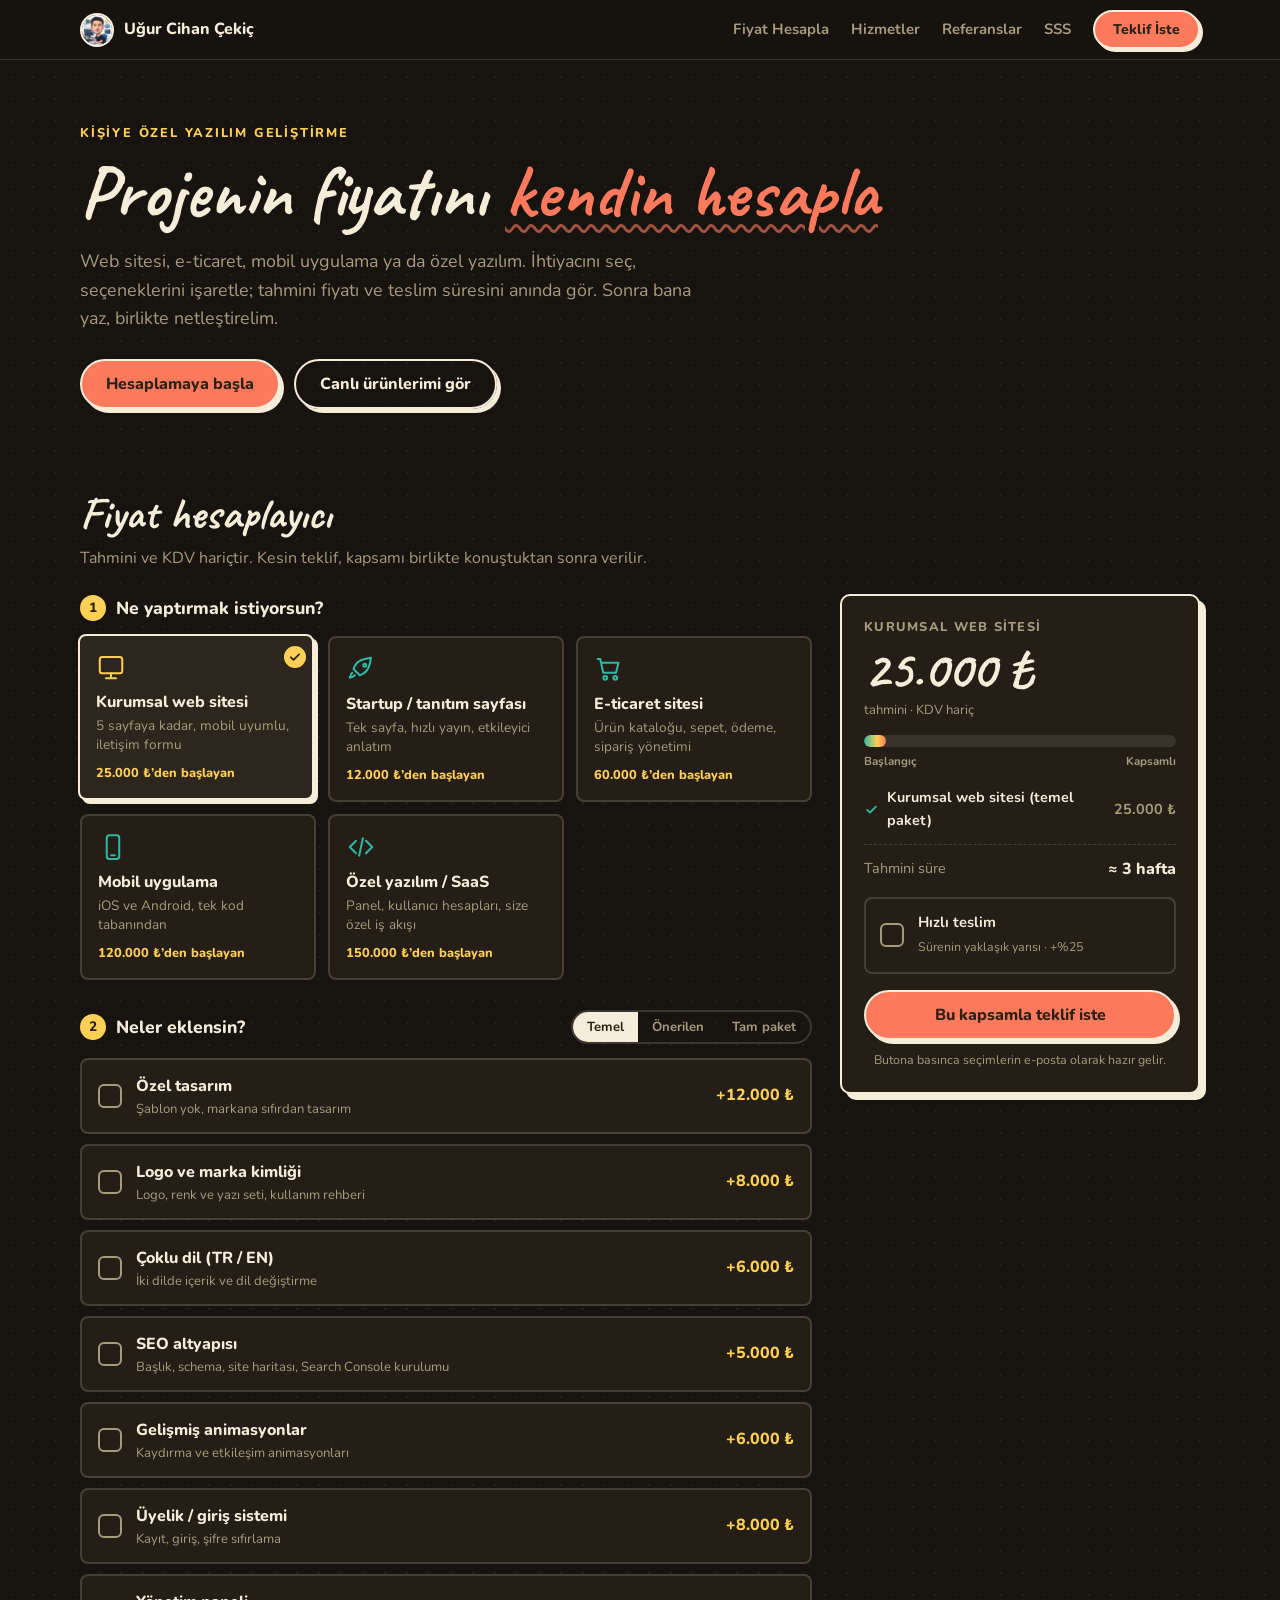
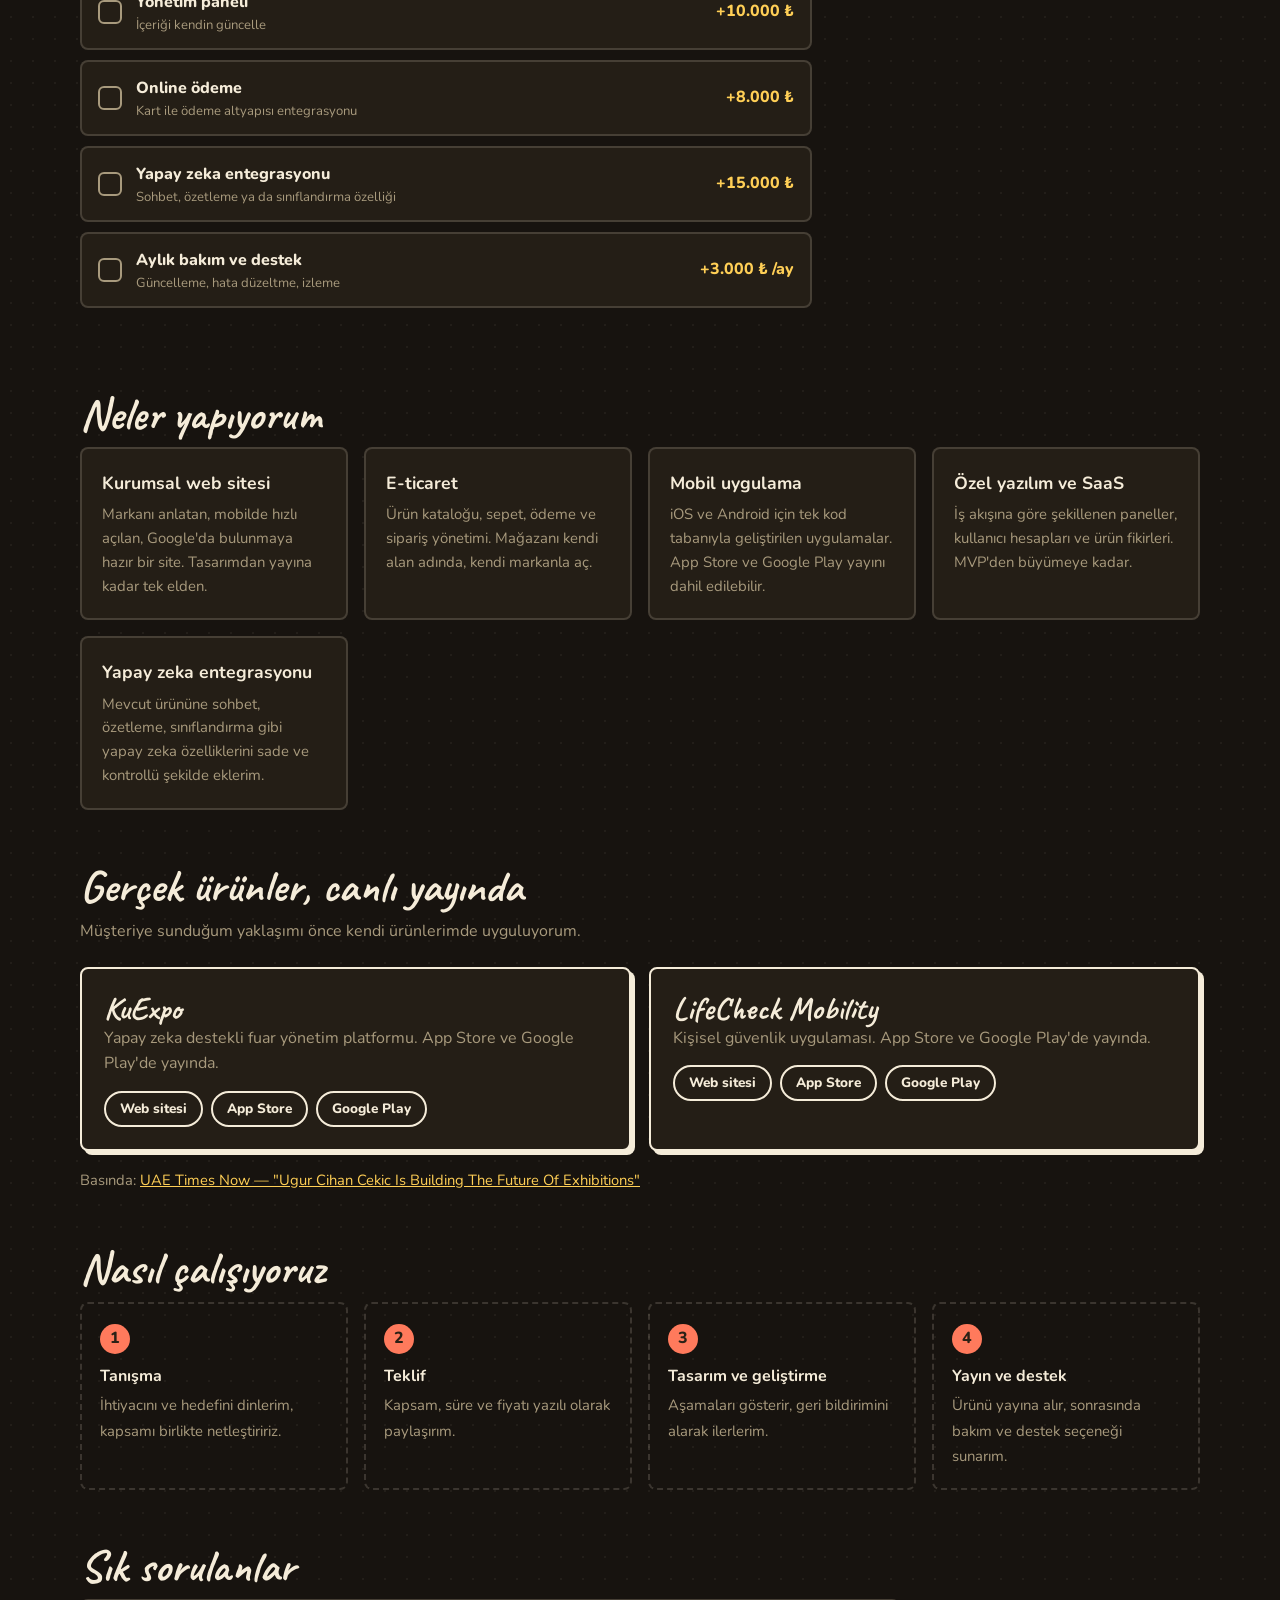
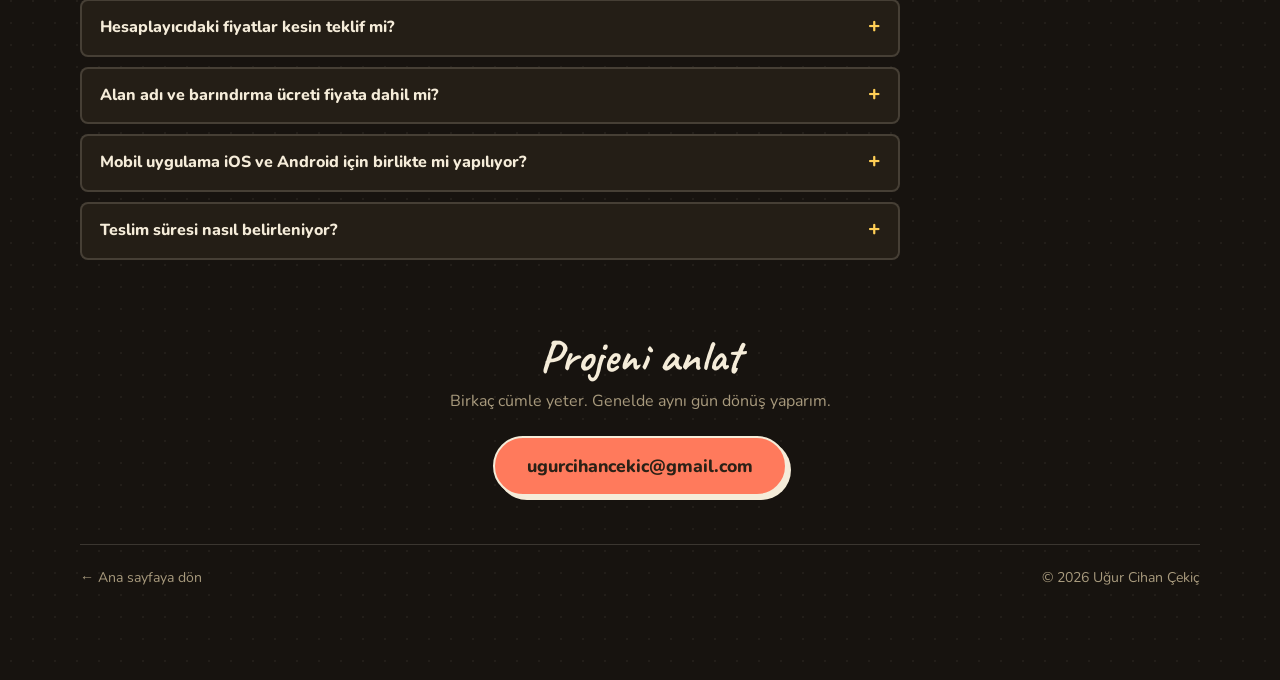
==== business/index.html @ 027b493b "Add /business/ page with price calculator, nav link, sitemap entry - New standalone page: project-ty" ====
<!DOCTYPE html>
<html lang="tr">
<head>
<meta charset="UTF-8">
<meta name="viewport" content="width=device-width, initial-scale=1.0">
<title>Web Sitesi, E-Ticaret, Mobil Uygulama Fiyatı | Uğur Cihan Çekiç</title>
<meta name="description" content="Kurumsal web sitesi, e-ticaret, mobil uygulama ve özel yazılım için seçenekleri işaretle, tahmini fiyatı ve süreyi anında gör. Kişiye özel yazılım geliştirme.">
<meta name="author" content="Uğur Cihan Çekiç">
<meta name="robots" content="index, follow, max-image-preview:large">
<link rel="canonical" href="https://ugurcihancekic.com/business/">

<meta property="og:type" content="website">
<meta property="og:site_name" content="Uğur Cihan Çekiç">
<meta property="og:title" content="Projenin fiyatını kendin hesapla — web sitesi, e-ticaret, mobil uygulama">
<meta property="og:description" content="Seçenekleri işaretle, tahmini fiyatı ve teslim süresini anında gör. Kişiye özel web, mobil ve yazılım geliştirme.">
<meta property="og:url" content="https://ugurcihancekic.com/business/">
<meta property="og:image" content="https://ugurcihancekic.com/assets/og-image.jpg">
<meta property="og:image:width" content="1200">
<meta property="og:image:height" content="630">
<meta property="og:locale" content="tr_TR">
<meta name="twitter:card" content="summary_large_image">
<meta name="twitter:title" content="Projenin fiyatını kendin hesapla">
<meta name="twitter:description" content="Web sitesi, e-ticaret ve mobil uygulama için tahmini fiyat ve süre.">
<meta name="twitter:image" content="https://ugurcihancekic.com/assets/og-image.jpg">
<meta name="theme-color" content="#17130f">
<link rel="icon" href="/assets/profile.png" type="image/png" sizes="1024x1024">
<link rel="apple-touch-icon" href="/assets/profile.png" sizes="1024x1024">

<link rel="preconnect" href="https://fonts.googleapis.com">
<link rel="preconnect" href="https://fonts.gstatic.com" crossorigin>
<link href="https://fonts.googleapis.com/css2?family=Caveat:wght@600;700&family=Nunito:wght@400;600;700;800&display=swap" rel="stylesheet">
<link rel="stylesheet" href="/business/business.css">

<script type="application/ld+json">
{
  "@context": "https://schema.org",
  "@graph": [
    {
      "@type": "WebPage",
      "@id": "https://ugurcihancekic.com/business/#page",
      "url": "https://ugurcihancekic.com/business/",
      "name": "Web Sitesi, E-Ticaret ve Mobil Uygulama Fiyatı Hesapla",
      "inLanguage": "tr-TR",
      "isPartOf": { "@type": "WebSite", "name": "Uğur Cihan Çekiç", "url": "https://ugurcihancekic.com/" },
      "breadcrumb": {
        "@type": "BreadcrumbList",
        "itemListElement": [
          { "@type": "ListItem", "position": 1, "name": "Ana sayfa", "item": "https://ugurcihancekic.com/" },
          { "@type": "ListItem", "position": 2, "name": "Business", "item": "https://ugurcihancekic.com/business/" }
        ]
      }
    },
    {
      "@type": "ProfessionalService",
      "@id": "https://ugurcihancekic.com/business/#service",
      "name": "Uğur Cihan Çekiç — Yazılım Geliştirme",
      "url": "https://ugurcihancekic.com/business/",
      "image": "https://ugurcihancekic.com/assets/profile.png",
      "email": "ugurcihancekic@gmail.com",
      "founder": { "@type": "Person", "name": "Uğur Cihan Çekiç", "url": "https://ugurcihancekic.com/" },
      "sameAs": ["https://github.com/ugurcihan", "https://www.linkedin.com/in/ugurcihanc/"],
      "hasOfferCatalog": {
        "@type": "OfferCatalog",
        "name": "Yazılım geliştirme hizmetleri",
        "itemListElement": [
          { "@type": "Offer", "itemOffered": { "@type": "Service", "name": "Kurumsal web sitesi geliştirme" } },
          { "@type": "Offer", "itemOffered": { "@type": "Service", "name": "Startup tanıtım sayfası" } },
          { "@type": "Offer", "itemOffered": { "@type": "Service", "name": "E-ticaret sitesi geliştirme" } },
          { "@type": "Offer", "itemOffered": { "@type": "Service", "name": "iOS ve Android mobil uygulama geliştirme" } },
          { "@type": "Offer", "itemOffered": { "@type": "Service", "name": "Özel yazılım ve SaaS geliştirme" } }
        ]
      }
    },
    {
      "@type": "FAQPage",
      "mainEntity": [
        { "@type": "Question", "name": "Hesaplayıcıdaki fiyatlar kesin teklif midir?",
          "acceptedAnswer": { "@type": "Answer", "text": "Hayır. Hesaplayıcı, seçtiğin kapsama göre tahmini bir başlangıç fiyatı ve süre verir. Kesin teklif, projenin kapsamını birlikte netleştirdikten sonra hazırlanır. Fiyatlara KDV dahil değildir." } },
        { "@type": "Question", "name": "Alan adı ve barındırma ücreti fiyata dahil mi?",
          "acceptedAnswer": { "@type": "Answer", "text": "Hesaplayıcı yalnızca tasarım ve geliştirme çalışmasını kapsar. Alan adı, barındırma ve mağaza hesabı gibi üçüncü taraf giderleri teklif aşamasında ayrıca netleştirilir." } },
        { "@type": "Question", "name": "Mobil uygulama iOS ve Android için birlikte mi yapılıyor?",
          "acceptedAnswer": { "@type": "Answer", "text": "Evet. Mobil uygulama paketi, tek kod tabanından iOS ve Android için geliştirmeyi kapsar. App Store ve Google Play'e yayın adımı ayrı bir seçenek olarak eklenebilir." } },
        { "@type": "Question", "name": "Teslim süresi nasıl belirleniyor?",
          "acceptedAnswer": { "@type": "Answer", "text": "Süre, seçtiğin proje tipine ve ek seçeneklere göre hesaplanır. Hızlı teslim seçeneği süreyi kısaltır. Kesin takvim, kapsam netleştikten sonra paylaşılır." } }
      ]
    }
  ]
}
</script>
</head>
<body>

<header class="bz-nav">
  <div class="bz-nav-inner">
    <a class="bz-brand" href="/" aria-label="Ana sayfaya dön">
      <img src="/assets/profile.png" alt="" width="34" height="34">
      <span>Uğur Cihan Çekiç</span>
    </a>
    <nav class="bz-links" aria-label="Sayfa bölümleri">
      <a href="#fiyat">Fiyat Hesapla</a>
      <a href="#hizmetler">Hizmetler</a>
      <a href="#referanslar">Referanslar</a>
      <a href="#sss">SSS</a>
      <a class="bz-btn bz-btn-sm" href="#iletisim">Teklif İste</a>
    </nav>
  </div>
</header>

<main>
  <section class="bz-hero">
    <p class="bz-kicker">Kişiye özel yazılım geliştirme</p>
    <h1>Projenin fiyatını <span class="bz-mark">kendin hesapla</span></h1>
    <p class="bz-lead">Web sitesi, e-ticaret, mobil uygulama ya da özel yazılım. İhtiyacını seç, seçeneklerini işaretle; tahmini fiyatı ve teslim süresini anında gör. Sonra bana yaz, birlikte netleştirelim.</p>
    <div class="bz-hero-actions">
      <a class="bz-btn" href="#fiyat">Hesaplamaya başla</a>
      <a class="bz-btn bz-btn-ghost" href="#referanslar">Canlı ürünlerimi gör</a>
    </div>
  </section>

  <section class="bz-calc" id="fiyat" aria-labelledby="fiyat-baslik">
    <h2 id="fiyat-baslik" class="bz-h2">Fiyat hesaplayıcı</h2>
    <p class="bz-sub">Tahmini ve KDV hariçtir. Kesin teklif, kapsamı birlikte konuştuktan sonra verilir.</p>

    <div class="bz-calc-grid">
      <div class="bz-steps">
        <div class="bz-step">
          <h3><span class="bz-num">1</span> Ne yaptırmak istiyorsun?</h3>
          <div class="bz-types" id="bzTypes" role="radiogroup" aria-label="Proje tipi"></div>
        </div>

        <div class="bz-step">
          <div class="bz-step-head">
            <h3><span class="bz-num">2</span> Neler eklensin?</h3>
            <div class="bz-presets" id="bzPresets" role="group" aria-label="Hazır kombinasyonlar">
              <button type="button" data-preset="basic">Temel</button>
              <button type="button" data-preset="rec">Önerilen</button>
              <button type="button" data-preset="full">Tam paket</button>
            </div>
          </div>
          <div class="bz-opts" id="bzOpts"></div>
        </div>

        <noscript><p class="bz-noscript">Hesaplayıcı için JavaScript gerekir. Projeni <a href="mailto:ugurcihancekic@gmail.com">e-postayla</a> anlatırsan fiyatı ben çıkarırım.</p></noscript>
      </div>

      <aside class="bz-summary" id="bzSummary" aria-label="Fiyat özeti">
        <div class="bz-sum-card">
          <p class="bz-sum-type" id="bzSumType">—</p>
          <p class="bz-total" aria-live="polite"><span id="bzTotal">0</span></p>
          <p class="bz-total-note">tahmini · KDV hariç</p>

          <div class="bz-bar" aria-hidden="true">
            <div class="bz-bar-fill" id="bzBar"></div>
            <div class="bz-bar-knob" id="bzKnob"></div>
          </div>
          <div class="bz-bar-labels" aria-hidden="true"><span>Başlangıç</span><span>Kapsamlı</span></div>

          <ul class="bz-lines" id="bzLines"></ul>

          <dl class="bz-meta">
            <div><dt>Tahmini süre</dt><dd id="bzWeeks">—</dd></div>
            <div id="bzMonthlyRow" hidden><dt>Aylık bakım</dt><dd id="bzMonthly">—</dd></div>
          </dl>

          <label class="bz-rush">
            <input type="checkbox" id="bzRush">
            <span class="bz-box"><svg viewBox="0 0 24 24" aria-hidden="true"><path d="M5 12.5l4.5 4.5L19 7.5"/></svg></span>
            <span><b>Hızlı teslim</b><small>Sürenin yaklaşık yarısı · +%25</small></span>
          </label>

          <a class="bz-btn bz-btn-block" id="bzCta" href="mailto:ugurcihancekic@gmail.com">Bu kapsamla teklif iste</a>
          <p class="bz-fine">Butona basınca seçimlerin e-posta olarak hazır gelir.</p>
        </div>
      </aside>
    </div>
  </section>

  <section class="bz-section" id="hizmetler" aria-labelledby="hizmet-baslik">
    <h2 id="hizmet-baslik" class="bz-h2">Neler yapıyorum</h2>
    <div class="bz-cards">
      <article class="bz-card">
        <h3>Kurumsal web sitesi</h3>
        <p>Markanı anlatan, mobilde hızlı açılan, Google'da bulunmaya hazır bir site. Tasarımdan yayına kadar tek elden.</p>
      </article>
      <article class="bz-card">
        <h3>E-ticaret</h3>
        <p>Ürün kataloğu, sepet, ödeme ve sipariş yönetimi. Mağazanı kendi alan adında, kendi markanla aç.</p>
      </article>
      <article class="bz-card">
        <h3>Mobil uygulama</h3>
        <p>iOS ve Android için tek kod tabanıyla geliştirilen uygulamalar. App Store ve Google Play yayını dahil edilebilir.</p>
      </article>
      <article class="bz-card">
        <h3>Özel yazılım ve SaaS</h3>
        <p>İş akışına göre şekillenen paneller, kullanıcı hesapları ve ürün fikirleri. MVP'den büyümeye kadar.</p>
      </article>
      <article class="bz-card">
        <h3>Yapay zeka entegrasyonu</h3>
        <p>Mevcut ürününe sohbet, özetleme, sınıflandırma gibi yapay zeka özelliklerini sade ve kontrollü şekilde eklerim.</p>
      </article>
    </div>
  </section>

  <section class="bz-section" id="referanslar" aria-labelledby="ref-baslik">
    <h2 id="ref-baslik" class="bz-h2">Gerçek ürünler, canlı yayında</h2>
    <p class="bz-sub">Müşteriye sunduğum yaklaşımı önce kendi ürünlerimde uyguluyorum.</p>
    <div class="bz-proof">
      <article class="bz-proof-card">
        <h3>KuExpo</h3>
        <p>Yapay zeka destekli fuar yönetim platformu. App Store ve Google Play'de yayında.</p>
        <p class="bz-links-row">
          <a href="https://kuexpo.com" rel="noopener" target="_blank">Web sitesi</a>
          <a href="https://apps.apple.com/tr/app/kuexpo/id6789671337" rel="noopener" target="_blank">App Store</a>
          <a href="https://play.google.com/store/apps/details?id=com.kuexpo.visitor" rel="noopener" target="_blank">Google Play</a>
        </p>
      </article>
      <article class="bz-proof-card">
        <h3>LifeCheck Mobility</h3>
        <p>Kişisel güvenlik uygulaması. App Store ve Google Play'de yayında.</p>
        <p class="bz-links-row">
          <a href="https://lifecheckmobility.com/" rel="noopener" target="_blank">Web sitesi</a>
          <a href="https://apps.apple.com/tr/app/lifecheck-mobility/id6781236086" rel="noopener" target="_blank">App Store</a>
          <a href="https://play.google.com/store/apps/details?id=com.lifecheak.mobility" rel="noopener" target="_blank">Google Play</a>
        </p>
      </article>
    </div>
    <p class="bz-press">Basında: <a href="https://uaestories.com/ugur-cihan-cekic-is-building/" rel="noopener" target="_blank">UAE Times Now — "Ugur Cihan Cekic Is Building The Future Of Exhibitions"</a></p>
  </section>

  <section class="bz-section" aria-labelledby="surec-baslik">
    <h2 id="surec-baslik" class="bz-h2">Nasıl çalışıyoruz</h2>
    <ol class="bz-process">
      <li><b>Tanışma</b><span>İhtiyacını ve hedefini dinlerim, kapsamı birlikte netleştiririz.</span></li>
      <li><b>Teklif</b><span>Kapsam, süre ve fiyatı yazılı olarak paylaşırım.</span></li>
      <li><b>Tasarım ve geliştirme</b><span>Aşamaları gösterir, geri bildirimini alarak ilerlerim.</span></li>
      <li><b>Yayın ve destek</b><span>Ürünü yayına alır, sonrasında bakım ve destek seçeneği sunarım.</span></li>
    </ol>
  </section>

  <section class="bz-section" id="sss" aria-labelledby="sss-baslik">
    <h2 id="sss-baslik" class="bz-h2">Sık sorulanlar</h2>
    <div class="bz-faq">
      <details><summary>Hesaplayıcıdaki fiyatlar kesin teklif mi?</summary><p>Hayır. Seçtiğin kapsama göre tahmini bir başlangıç fiyatı ve süre verir. Kesin teklif, kapsamı birlikte netleştirdikten sonra hazırlanır. Fiyatlara KDV dahil değildir.</p></details>
      <details><summary>Alan adı ve barındırma ücreti fiyata dahil mi?</summary><p>Hesaplayıcı yalnızca tasarım ve geliştirme çalışmasını kapsar. Alan adı, barındırma ve mağaza hesabı gibi üçüncü taraf giderleri teklif aşamasında ayrıca netleştirilir.</p></details>
      <details><summary>Mobil uygulama iOS ve Android için birlikte mi yapılıyor?</summary><p>Evet. Mobil uygulama paketi, tek kod tabanından iOS ve Android için geliştirmeyi kapsar. App Store ve Google Play'e yayın adımı ayrı bir seçenek olarak eklenebilir.</p></details>
      <details><summary>Teslim süresi nasıl belirleniyor?</summary><p>Süre, seçtiğin proje tipine ve ek seçeneklere göre hesaplanır. Hızlı teslim seçeneği süreyi kısaltır. Kesin takvim, kapsam netleştikten sonra paylaşılır.</p></details>
    </div>
  </section>

  <section class="bz-section bz-contact" id="iletisim" aria-labelledby="ilet-baslik">
    <h2 id="ilet-baslik" class="bz-h2">Projeni anlat</h2>
    <p class="bz-sub">Birkaç cümle yeter. Genelde aynı gün dönüş yaparım.</p>
    <a class="bz-btn bz-btn-big" href="mailto:ugurcihancekic@gmail.com?subject=Proje%20hakk%C4%B1nda">ugurcihancekic@gmail.com</a>
  </section>
</main>

<footer class="bz-footer">
  <a href="/">← Ana sayfaya dön</a>
  <span>© <span id="bzYear">2026</span> Uğur Cihan Çekiç</span>
</footer>

<div class="bz-bottombar" id="bzBottom" aria-hidden="true">
  <div><small>Tahmini</small><strong id="bzBottomTotal">0</strong></div>
  <a class="bz-btn bz-btn-sm" id="bzBottomCta" href="mailto:ugurcihancekic@gmail.com">Teklif iste</a>
</div>

<script src="/business/business.js"></script>
</body>
</html>
---- business/business.css ----
/* /business/ — fiyat hesaplayıcılı hizmet sayfası. Ana sitenin (style.css) renk ve yazı diliyle uyumlu,
   ama kendi dosyası: ana sayfaya hiçbir şekilde dokunmaz. */
:root {
  --bg: #17130f;
  --surface: #241e16;
  --surface-2: #2d261c;
  --ink: #f5ecd9;
  --ink-dark: #2b2116;
  --dim: #a89a7d;
  --coral: #ff7a5c;
  --teal: #2fb8a6;
  --yellow: #ffcf56;
  --hand: 'Caveat', cursive;
  --sans: 'Nunito', sans-serif;
  --line: rgba(245, 236, 217, 0.16);
}
* { box-sizing: border-box; margin: 0; padding: 0; }
html { scroll-behavior: smooth; scroll-padding-top: 76px; }
body {
  background: radial-gradient(rgba(245, 236, 217, 0.05) 1px, transparent 1px), var(--bg);
  background-size: 22px 22px;
  color: var(--ink); font-family: var(--sans); line-height: 1.6; overflow-x: hidden;
}
a { color: inherit; }
img { max-width: 100%; }
main, .bz-nav-inner, .bz-footer { width: min(1120px, 100% - 32px); margin-inline: auto; }

/* ---- üst menü ---- */
.bz-nav { position: sticky; top: 0; z-index: 30; background: rgba(23, 19, 15, 0.86); backdrop-filter: blur(10px); border-bottom: 1px solid var(--line); }
.bz-nav-inner { display: flex; align-items: center; justify-content: space-between; gap: 16px; padding: 10px 0; }
.bz-brand { display: flex; align-items: center; gap: 10px; text-decoration: none; font-weight: 800; }
.bz-brand img { border-radius: 50%; border: 2px solid var(--ink); }
.bz-links { display: flex; align-items: center; gap: 22px; font-weight: 700; font-size: 0.93rem; }
.bz-links a:not(.bz-btn) { text-decoration: none; color: var(--dim); transition: color .15s; }
.bz-links a:not(.bz-btn):hover { color: var(--ink); }

/* ---- butonlar ---- */
.bz-btn {
  display: inline-block; text-decoration: none; text-align: center; cursor: pointer;
  font: 800 1rem var(--sans); padding: 12px 24px; border-radius: 999px;
  background: var(--coral); color: var(--ink-dark); border: 2px solid var(--ink); box-shadow: 4px 4px 0 var(--ink);
  transition: transform .15s, box-shadow .15s;
}
.bz-btn:hover { transform: translate(-2px, -2px); box-shadow: 6px 6px 0 var(--ink); }
.bz-btn:active { transform: translate(2px, 2px); box-shadow: 1px 1px 0 var(--ink); }
.bz-btn-sm { padding: 8px 18px; font-size: 0.88rem; box-shadow: 3px 3px 0 var(--ink); }
.bz-btn-ghost { background: transparent; color: var(--ink); }
.bz-btn-block { display: block; width: 100%; }
.bz-btn-big { font-size: 1.1rem; padding: 16px 32px; }

/* ---- hero ---- */
.bz-hero { padding: 64px 0 36px; max-width: 820px; }
.bz-kicker { font: 800 0.8rem var(--sans); letter-spacing: 0.14em; text-transform: uppercase; color: var(--yellow); margin-bottom: 12px; }
.bz-hero h1 { font-family: var(--hand); font-weight: 700; font-size: clamp(2.6rem, 7vw, 4.6rem); line-height: 1.02; }
.bz-mark { color: var(--coral); text-decoration: underline wavy rgba(255, 122, 92, 0.6); text-decoration-thickness: 3px; text-underline-offset: 8px; }
.bz-lead { margin-top: 18px; color: var(--dim); font-size: 1.12rem; max-width: 640px; }
.bz-hero-actions { display: flex; flex-wrap: wrap; gap: 14px; margin-top: 26px; }

.bz-h2 { font-family: var(--hand); font-weight: 700; font-size: clamp(2rem, 4vw, 2.8rem); line-height: 1.1; margin-bottom: 8px; }
.bz-sub { color: var(--dim); margin-bottom: 22px; }
.bz-section, .bz-calc { padding: 44px 0 8px; }

/* ---- hesaplayıcı ---- */
.bz-calc-grid { display: grid; grid-template-columns: minmax(0, 1fr) 360px; gap: 28px; align-items: start; }
.bz-step { margin-bottom: 30px; }
.bz-step h3 { font-size: 1.1rem; font-weight: 800; display: flex; align-items: center; gap: 10px; margin-bottom: 14px; }
.bz-num { display: inline-grid; place-items: center; width: 26px; height: 26px; border-radius: 50%; background: var(--yellow); color: var(--ink-dark); font-size: 0.85rem; }
.bz-step-head { display: flex; align-items: center; justify-content: space-between; gap: 12px; flex-wrap: wrap; margin-bottom: 14px; }
.bz-step-head h3 { margin: 0; }
.bz-presets { display: inline-flex; border: 2px solid var(--line); border-radius: 999px; overflow: hidden; }
.bz-presets button { font: 700 0.82rem var(--sans); color: var(--dim); background: transparent; border: 0; padding: 6px 14px; cursor: pointer; transition: background .15s, color .15s; }
.bz-presets button:hover { background: var(--surface-2); color: var(--ink); }
.bz-presets button.on { background: var(--ink); color: var(--ink-dark); }

.bz-types { display: grid; grid-template-columns: repeat(auto-fit, minmax(190px, 1fr)); gap: 12px; }
.bz-type { position: relative; display: block; cursor: pointer; }
.bz-type input { position: absolute; opacity: 0; inset: 0; width: 100%; height: 100%; margin: 0; cursor: pointer; }
.bz-type-body { display: block; height: 100%; padding: 16px; border: 2px solid var(--line); border-radius: 8px; background: var(--surface); transition: transform .18s, border-color .18s, background .18s, box-shadow .18s; }
.bz-type:hover .bz-type-body { transform: translateY(-3px); border-color: rgba(245, 236, 217, 0.5); }
.bz-type input:focus-visible + .bz-type-body { outline: 3px solid var(--yellow); outline-offset: 3px; }
.bz-type input:checked + .bz-type-body { border-color: var(--ink); background: var(--surface-2); box-shadow: 4px 4px 0 var(--ink); transform: translate(-2px, -2px); }
.bz-type-ico { display: block; width: 30px; height: 30px; margin-bottom: 10px; }
.bz-type-ico svg { width: 100%; height: 100%; fill: none; stroke: var(--teal); stroke-width: 1.6; stroke-linecap: round; stroke-linejoin: round; transition: stroke .18s; }
.bz-type input:checked + .bz-type-body .bz-type-ico svg { stroke: var(--yellow); }
.bz-type-name { display: block; font-weight: 800; line-height: 1.25; }
.bz-type-desc { display: block; margin-top: 4px; color: var(--dim); font-size: 0.85rem; line-height: 1.4; }
.bz-type-from { display: block; margin-top: 10px; font: 800 0.8rem var(--sans); color: var(--yellow); }
.bz-tick { position: absolute; top: 10px; right: 10px; width: 22px; height: 22px; border-radius: 50%; background: var(--yellow); display: grid; place-items: center; transform: scale(0); transition: transform .22s cubic-bezier(.3, 1.6, .5, 1); pointer-events: none; }
.bz-tick svg { width: 14px; height: 14px; fill: none; stroke: var(--ink-dark); stroke-width: 3; stroke-linecap: round; stroke-linejoin: round; }
.bz-type input:checked ~ .bz-tick { transform: scale(1); }

.bz-opts { display: grid; gap: 10px; }
.bz-opt, .bz-rush { position: relative; display: flex; align-items: center; gap: 14px; padding: 14px 16px; border: 2px solid var(--line); border-radius: 8px; background: var(--surface); cursor: pointer; transition: border-color .18s, background .18s, transform .18s; }
.bz-opt:hover, .bz-rush:hover { border-color: rgba(245, 236, 217, 0.5); }
.bz-opt input, .bz-rush input { position: absolute; opacity: 0; inset: 0; width: 100%; height: 100%; margin: 0; cursor: pointer; }
.bz-opt:has(input:checked), .bz-rush:has(input:checked) { border-color: var(--teal); background: rgba(47, 184, 166, 0.1); }
.bz-opt:has(input:focus-visible), .bz-rush:has(input:focus-visible) { outline: 3px solid var(--yellow); outline-offset: 3px; }
.bz-box { flex: none; width: 24px; height: 24px; border-radius: 6px; border: 2px solid var(--dim); display: grid; place-items: center; transition: background .18s, border-color .18s; }
.bz-box svg { width: 16px; height: 16px; fill: none; stroke: var(--ink-dark); stroke-width: 3; stroke-linecap: round; stroke-linejoin: round; stroke-dasharray: 26; stroke-dashoffset: 26; transition: stroke-dashoffset .28s ease .05s; }
input:checked ~ .bz-box, input:checked + .bz-box { background: var(--teal); border-color: var(--teal); }
input:checked ~ .bz-box svg, input:checked + .bz-box svg { stroke-dashoffset: 0; }
.bz-opt-text { flex: 1; min-width: 0; }
.bz-opt-text b { display: block; font-weight: 800; }
.bz-opt-text small { display: block; color: var(--dim); font-size: 0.82rem; line-height: 1.4; }
.bz-opt-price { flex: none; font-weight: 800; color: var(--yellow); font-variant-numeric: tabular-nums; }
.bz-opt.is-new { animation: bz-in .35s ease both; animation-delay: calc(var(--i, 0) * 35ms); }
@keyframes bz-in { from { opacity: 0; transform: translateY(8px); } to { opacity: 1; transform: none; } }

/* ---- özet kartı ---- */
.bz-summary { position: sticky; top: 84px; }
.bz-sum-card { padding: 22px; border: 2px solid var(--ink); border-radius: 10px; background: var(--surface); box-shadow: 6px 6px 0 var(--ink); }
.bz-sum-type { font: 800 0.8rem var(--sans); letter-spacing: 0.1em; text-transform: uppercase; color: var(--dim); }
.bz-total { font-family: var(--hand); font-weight: 700; font-size: 3.4rem; line-height: 1.1; margin-top: 4px; font-variant-numeric: tabular-nums; }
.bz-total.pop { animation: bz-pop .3s ease; }
@keyframes bz-pop { 40% { transform: scale(1.06); color: var(--yellow); } }
.bz-total-note { color: var(--dim); font-size: 0.82rem; margin-bottom: 14px; }
.bz-bar { position: relative; height: 12px; border-radius: 999px; background: rgba(245, 236, 217, 0.1); overflow: hidden; }
.bz-bar-fill { position: absolute; inset: 0 auto 0 0; width: 0; border-radius: 999px; background: linear-gradient(90deg, var(--teal), var(--yellow) 60%, var(--coral)); transition: width .55s cubic-bezier(.3, 1, .4, 1); }
.bz-bar-knob { display: none; }
.bz-bar-labels { display: flex; justify-content: space-between; margin-top: 5px; font-size: 0.72rem; color: var(--dim); font-weight: 700; }
.bz-lines { list-style: none; margin: 16px 0 6px; display: grid; gap: 6px; font-size: 0.9rem; }
.bz-lines li { display: flex; align-items: center; gap: 8px; }
.bz-lines li span { flex: 1; min-width: 0; }
.bz-lines li em { font-style: normal; color: var(--dim); font-variant-numeric: tabular-nums; }
.bz-lines li svg { flex: none; width: 15px; height: 15px; fill: none; stroke: var(--teal); stroke-width: 3; stroke-linecap: round; stroke-linejoin: round; stroke-dasharray: 26; stroke-dashoffset: 26; animation: bz-draw .4s ease forwards; }
.bz-lines li.is-new { animation: bz-in .3s ease both; }
@keyframes bz-draw { to { stroke-dashoffset: 0; } }
.bz-lines .bz-line-base { color: var(--ink); font-weight: 700; }
.bz-meta { margin: 12px 0 14px; padding-top: 12px; border-top: 1px dashed var(--line); display: grid; gap: 6px; }
.bz-meta div { display: flex; justify-content: space-between; gap: 12px; }
.bz-meta [hidden] { display: none; }
.bz-meta dt { color: var(--dim); font-size: 0.9rem; }
.bz-meta dd { font-weight: 800; }
.bz-rush { margin-bottom: 16px; padding: 12px 14px; }
.bz-rush b { display: block; font-size: 0.92rem; }
.bz-rush small { color: var(--dim); font-size: 0.78rem; }
.bz-fine { margin-top: 10px; text-align: center; color: var(--dim); font-size: 0.78rem; }

/* ---- diğer bölümler ---- */
.bz-cards { display: grid; grid-template-columns: repeat(auto-fit, minmax(230px, 1fr)); gap: 16px; }
.bz-card { padding: 20px; border: 2px solid var(--line); border-radius: 8px; background: var(--surface); transition: transform .18s, border-color .18s; }
.bz-card:hover { transform: translateY(-3px); border-color: rgba(245, 236, 217, 0.5); }
.bz-card h3 { font-size: 1.1rem; margin-bottom: 6px; }
.bz-card p { color: var(--dim); font-size: 0.93rem; }
.bz-proof { display: grid; grid-template-columns: repeat(auto-fit, minmax(300px, 1fr)); gap: 18px; }
.bz-proof-card { padding: 22px; border: 2px solid var(--ink); border-radius: 8px; background: var(--surface); box-shadow: 4px 4px 0 var(--ink); }
.bz-proof-card h3 { font-family: var(--hand); font-size: 2rem; line-height: 1.1; }
.bz-proof-card p { color: var(--dim); }
.bz-links-row { display: flex; flex-wrap: wrap; gap: 8px; margin-top: 14px; }
.bz-links-row a { font-weight: 800; font-size: 0.85rem; text-decoration: none; padding: 5px 14px; border: 2px solid var(--ink); border-radius: 999px; color: var(--ink); transition: background .15s, color .15s; }
.bz-links-row a:hover { background: var(--ink); color: var(--ink-dark); }
.bz-press { margin-top: 18px; color: var(--dim); font-size: 0.92rem; }
.bz-press a { color: var(--yellow); }
.bz-process { list-style: none; counter-reset: s; display: grid; grid-template-columns: repeat(auto-fit, minmax(220px, 1fr)); gap: 16px; }
.bz-process li { counter-increment: s; position: relative; padding: 20px 18px 18px; border: 2px dashed var(--line); border-radius: 8px; }
.bz-process li::before { content: counter(s); display: grid; place-items: center; width: 30px; height: 30px; border-radius: 50%; background: var(--coral); color: var(--ink-dark); font-weight: 800; margin-bottom: 10px; }
.bz-process b { display: block; margin-bottom: 4px; }
.bz-process span { color: var(--dim); font-size: 0.93rem; }
.bz-faq { display: grid; gap: 10px; max-width: 820px; }
.bz-faq details { border: 2px solid var(--line); border-radius: 8px; background: var(--surface); padding: 0 18px; }
.bz-faq details[open] { border-color: rgba(245, 236, 217, 0.5); }
.bz-faq summary { cursor: pointer; padding: 14px 0; font-weight: 800; list-style: none; display: flex; justify-content: space-between; gap: 12px; }
.bz-faq summary::after { content: "+"; color: var(--yellow); font-size: 1.3rem; line-height: 1; transition: transform .2s; }
.bz-faq details[open] summary::after { transform: rotate(45deg); }
.bz-faq summary::-webkit-details-marker { display: none; }
.bz-faq p { padding: 0 0 16px; color: var(--dim); }
.bz-contact { text-align: center; padding: 64px 0 48px; }
.bz-footer { display: flex; justify-content: space-between; gap: 12px; flex-wrap: wrap; padding: 22px 0 90px; border-top: 1px solid var(--line); color: var(--dim); font-size: 0.88rem; }
.bz-footer a { text-decoration: none; }
.bz-footer a:hover { color: var(--ink); }
.bz-noscript { padding: 14px; border: 2px dashed var(--coral); border-radius: 8px; }

/* ---- mobil alt çubuk ---- */
.bz-bottombar { display: none; }

@media (max-width: 920px) {
  .bz-calc-grid { grid-template-columns: 1fr; }
  .bz-summary { position: static; }
  .bz-links a:not(.bz-btn) { display: none; }
  .bz-hero { padding-top: 40px; }
  .bz-bottombar {
    position: fixed; left: 0; right: 0; bottom: 0; z-index: 40; display: flex; align-items: center; justify-content: space-between; gap: 12px;
    padding: 10px 16px calc(10px + env(safe-area-inset-bottom)); background: rgba(23, 19, 15, 0.95); backdrop-filter: blur(10px);
    border-top: 2px solid var(--ink); transform: translateY(110%); transition: transform .3s ease;
  }
  .bz-bottombar.show { transform: none; }
  .bz-bottombar small { display: block; color: var(--dim); font-size: 0.7rem; line-height: 1; }
  .bz-bottombar strong { font: 800 1.3rem var(--sans); font-variant-numeric: tabular-nums; }
}
@media (prefers-reduced-motion: reduce) {
  *, *::before, *::after { animation-duration: 0.01ms !important; transition-duration: 0.01ms !important; animation-delay: 0ms !important; }
  html { scroll-behavior: auto; }
}
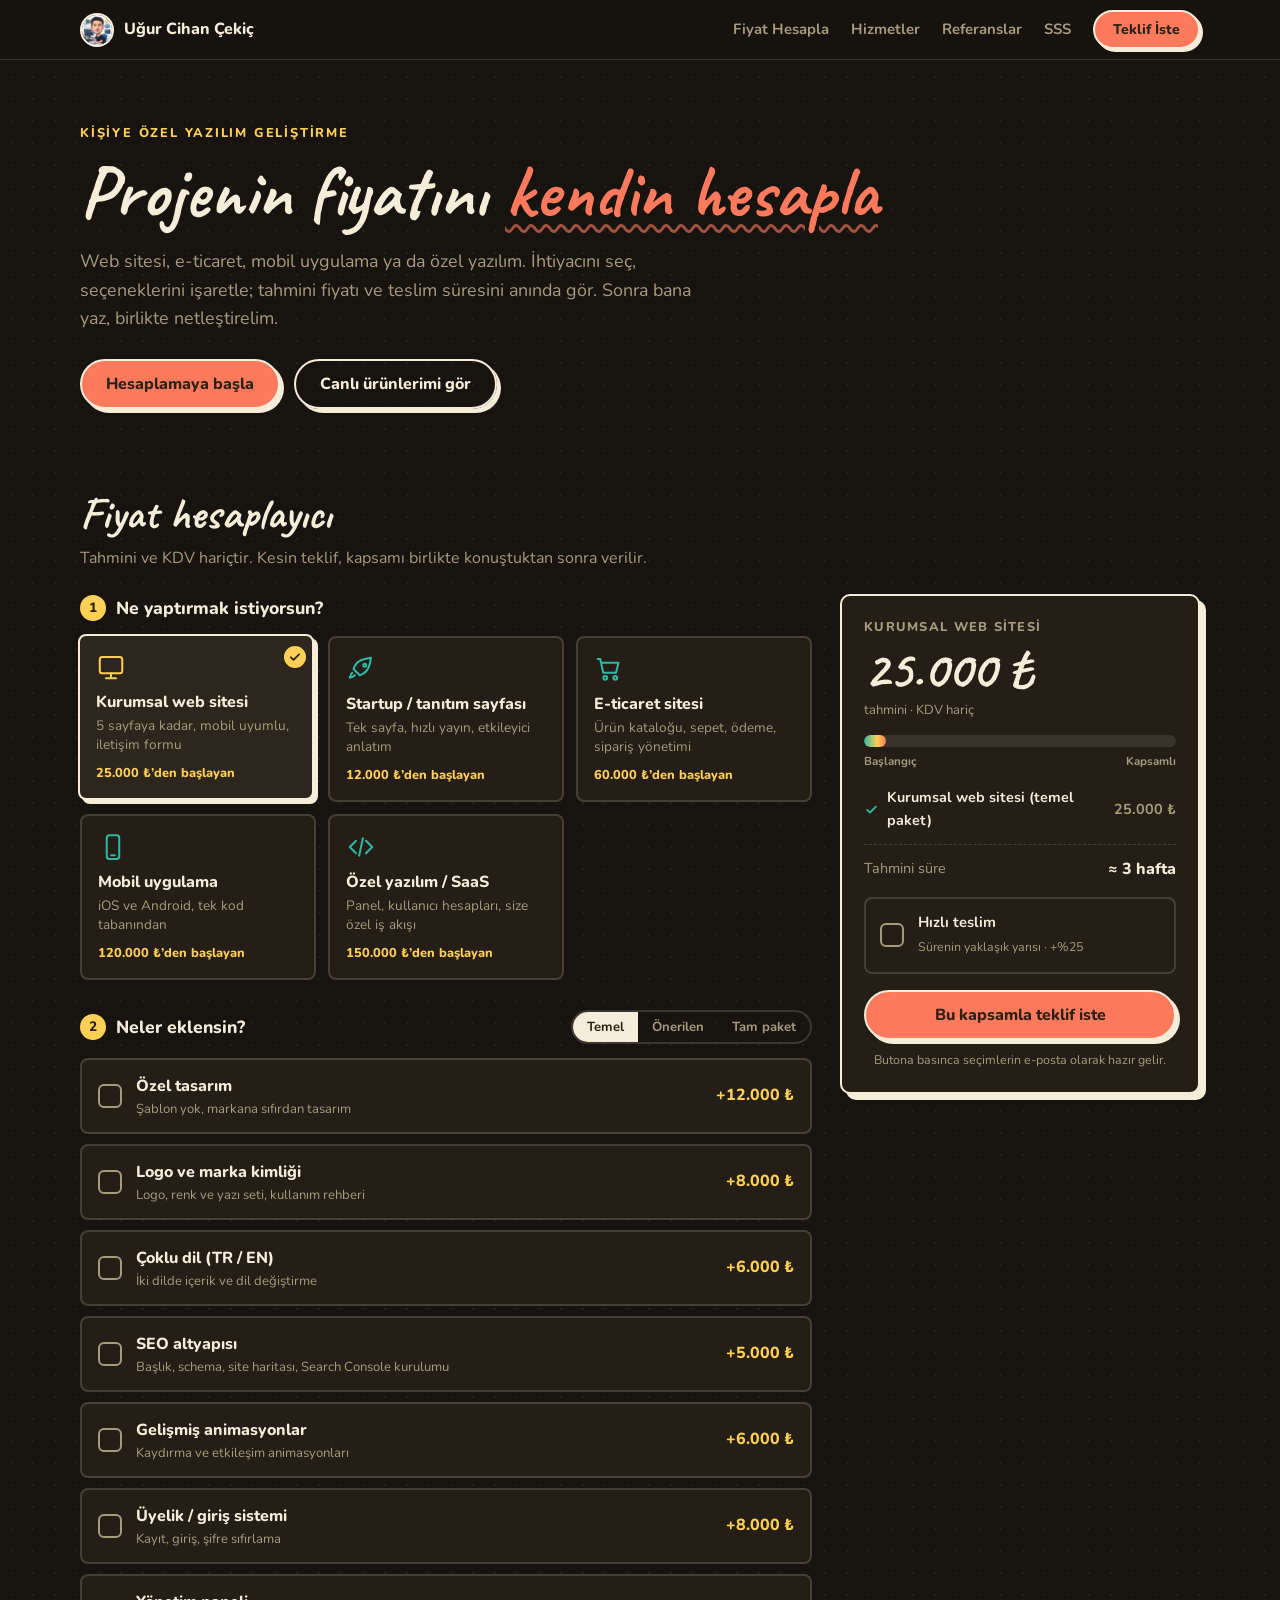
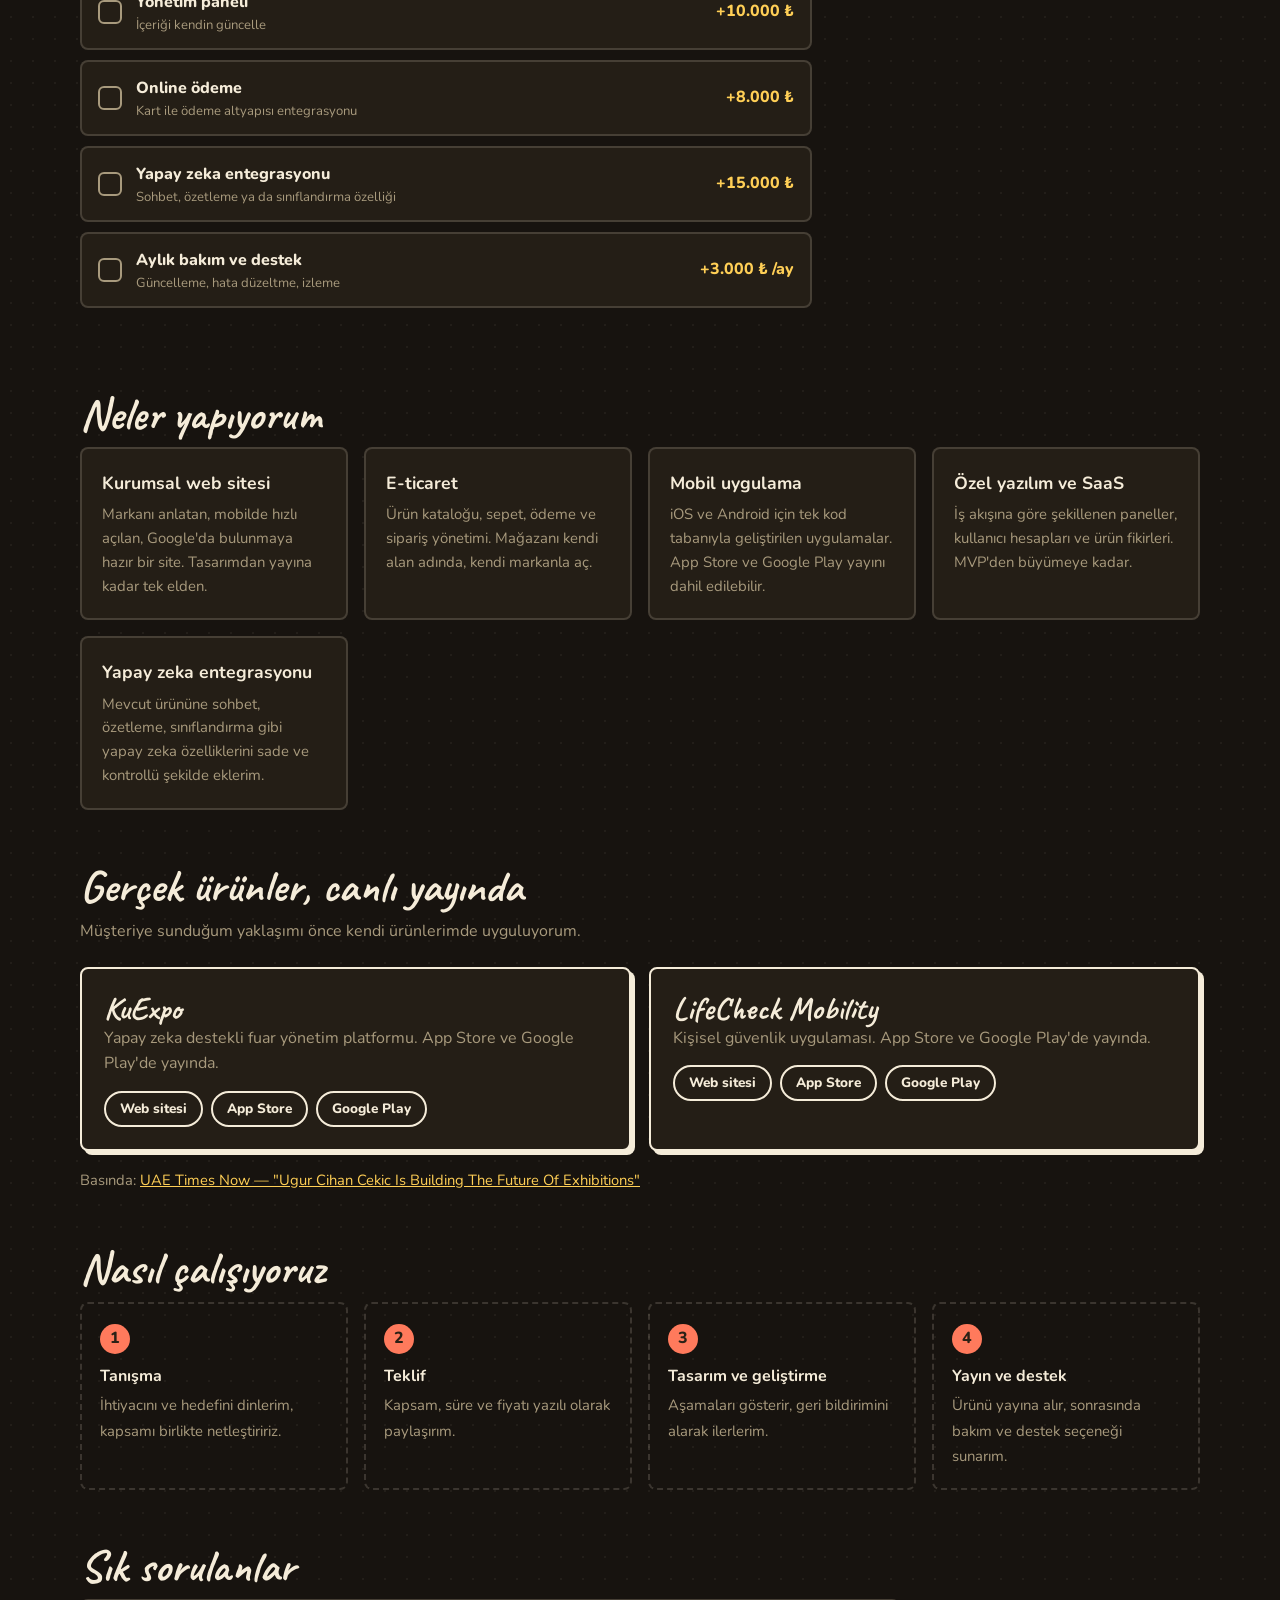
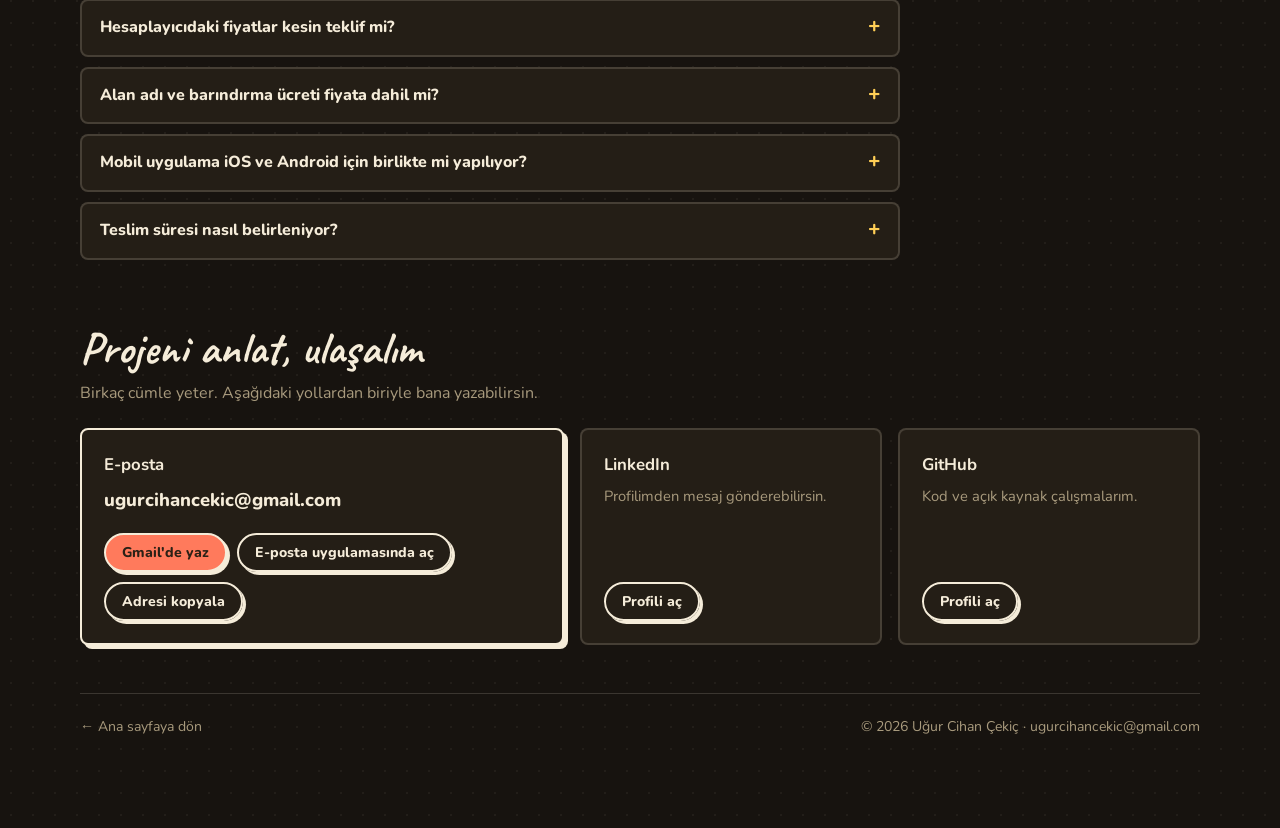
==== commit aa666241: "Business: quote dialog works without a mail app; real contact section - 'Teklif iste' opens a dialog" ====
--- a/business/index.html
+++ b/business/index.html
@@ -248,15 +248,35 @@
   </section>
 
   <section class="bz-section bz-contact" id="iletisim" aria-labelledby="ilet-baslik">
-    <h2 id="ilet-baslik" class="bz-h2">Projeni anlat</h2>
-    <p class="bz-sub">Birkaç cümle yeter. Genelde aynı gün dönüş yaparım.</p>
-    <a class="bz-btn bz-btn-big" href="mailto:ugurcihancekic@gmail.com?subject=Proje%20hakk%C4%B1nda">ugurcihancekic@gmail.com</a>
+    <h2 id="ilet-baslik" class="bz-h2">Projeni anlat, ulaşalım</h2>
+    <p class="bz-sub">Birkaç cümle yeter. Aşağıdaki yollardan biriyle bana yazabilirsin.</p>
+    <div class="bz-contact-grid">
+      <div class="bz-ccard bz-ccard-main">
+        <h3>E-posta</h3>
+        <p class="bz-addr">ugurcihancekic@gmail.com</p>
+        <div class="bz-ccard-actions">
+          <a class="bz-btn bz-btn-sm" href="https://mail.google.com/mail/?view=cm&amp;fs=1&amp;to=ugurcihancekic%40gmail.com&amp;su=Proje%20hakk%C4%B1nda" target="_blank" rel="noopener">Gmail'de yaz</a>
+          <a class="bz-btn bz-btn-sm bz-btn-ghost" href="mailto:ugurcihancekic@gmail.com?subject=Proje%20hakk%C4%B1nda">E-posta uygulamasında aç</a>
+          <button type="button" class="bz-btn bz-btn-sm bz-btn-ghost" id="bzCopyContact">Adresi kopyala</button>
+        </div>
+      </div>
+      <div class="bz-ccard">
+        <h3>LinkedIn</h3>
+        <p>Profilimden mesaj gönderebilirsin.</p>
+        <div class="bz-ccard-actions"><a class="bz-btn bz-btn-sm bz-btn-ghost" href="https://www.linkedin.com/in/ugurcihanc/" target="_blank" rel="noopener">Profili aç</a></div>
+      </div>
+      <div class="bz-ccard">
+        <h3>GitHub</h3>
+        <p>Kod ve açık kaynak çalışmalarım.</p>
+        <div class="bz-ccard-actions"><a class="bz-btn bz-btn-sm bz-btn-ghost" href="https://github.com/ugurcihan" target="_blank" rel="noopener">Profili aç</a></div>
+      </div>
+    </div>
   </section>
 </main>
 
 <footer class="bz-footer">
   <a href="/">← Ana sayfaya dön</a>
-  <span>© <span id="bzYear">2026</span> Uğur Cihan Çekiç</span>
+  <span>© <span id="bzYear">2026</span> Uğur Cihan Çekiç · <a href="mailto:ugurcihancekic@gmail.com">ugurcihancekic@gmail.com</a></span>
 </footer>
 
 <div class="bz-bottombar" id="bzBottom" aria-hidden="true">
@@ -264,6 +284,23 @@
   <a class="bz-btn bz-btn-sm" id="bzBottomCta" href="mailto:ugurcihancekic@gmail.com">Teklif iste</a>
 </div>
 
+
+<dialog class="bz-dlg" id="bzDlg" aria-labelledby="bzDlgTitle">
+  <div class="bz-dlg-card">
+    <button type="button" class="bz-dlg-x" id="bzDlgClose" aria-label="Kapat">×</button>
+    <h2 id="bzDlgTitle">Teklif talebini gönder</h2>
+    <p class="bz-dlg-sub">Seçimlerin aşağıdaki metne hazırlandı. Sana uyan yolla gönder:</p>
+    <textarea id="bzDlgText" class="bz-dlg-text" readonly rows="10" aria-label="Teklif talebi metni"></textarea>
+    <div class="bz-dlg-actions">
+      <a class="bz-btn" id="bzGmail" href="https://mail.google.com/" target="_blank" rel="noopener">Gmail'de aç</a>
+      <a class="bz-btn bz-btn-ghost" id="bzMailto" href="mailto:ugurcihancekic@gmail.com">E-posta uygulamasında aç</a>
+      <button type="button" class="bz-btn bz-btn-ghost" id="bzCopy">Metni kopyala</button>
+    </div>
+    <p class="bz-dlg-note">Gönderim adresi: <b>ugurcihancekic@gmail.com</b> <button type="button" class="bz-linkbtn" id="bzCopyAddr">Adresi kopyala</button></p>
+    <p class="bz-dlg-ok" id="bzDlgOk" role="status" aria-live="polite"></p>
+  </div>
+</dialog>
+
 <script src="/business/business.js"></script>
 </body>
 </html>
--- a/business/business.css
+++ b/business/business.css
@@ -164,7 +164,7 @@
 .bz-faq details[open] summary::after { transform: rotate(45deg); }
 .bz-faq summary::-webkit-details-marker { display: none; }
 .bz-faq p { padding: 0 0 16px; color: var(--dim); }
-.bz-contact { text-align: center; padding: 64px 0 48px; }
+.bz-contact { padding: 56px 0 48px; }
 .bz-footer { display: flex; justify-content: space-between; gap: 12px; flex-wrap: wrap; padding: 22px 0 90px; border-top: 1px solid var(--line); color: var(--dim); font-size: 0.88rem; }
 .bz-footer a { text-decoration: none; }
 .bz-footer a:hover { color: var(--ink); }
@@ -172,6 +172,32 @@
 
 /* ---- mobil alt çubuk ---- */
 .bz-bottombar { display: none; }
+
+/* ---- teklif penceresi ---- */
+.bz-dlg { margin: auto; border: 0; padding: 0; background: transparent; max-width: min(560px, 100% - 24px); width: 100%; color: var(--ink); }
+.bz-dlg::backdrop { background: rgba(10, 8, 6, 0.72); backdrop-filter: blur(3px); }
+.bz-dlg[open] { animation: bz-in .25s ease both; }
+.bz-dlg-card { position: relative; padding: 24px; border: 2px solid var(--ink); border-radius: 10px; background: var(--surface); box-shadow: 6px 6px 0 var(--ink); }
+.bz-dlg-card h2 { font-family: var(--hand); font-size: 2rem; line-height: 1.1; padding-right: 36px; }
+.bz-dlg-sub { color: var(--dim); margin: 6px 0 14px; font-size: 0.93rem; }
+.bz-dlg-x { position: absolute; top: 12px; right: 14px; width: 34px; height: 34px; border-radius: 50%; border: 2px solid var(--line); background: transparent; color: var(--ink); font-size: 1.4rem; line-height: 1; cursor: pointer; }
+.bz-dlg-x:hover { border-color: var(--ink); }
+.bz-dlg-text { width: 100%; resize: vertical; padding: 12px; border: 2px solid var(--line); border-radius: 8px; background: var(--bg); color: var(--ink); font: 0.84rem/1.5 ui-monospace, "SF Mono", Menlo, monospace; }
+.bz-dlg-actions { display: flex; flex-wrap: wrap; gap: 10px; margin-top: 14px; }
+.bz-dlg-actions .bz-btn { padding: 10px 18px; font-size: 0.9rem; box-shadow: 3px 3px 0 var(--ink); }
+.bz-dlg-note { margin-top: 14px; color: var(--dim); font-size: 0.85rem; }
+.bz-linkbtn { background: none; border: 0; color: var(--yellow); font: inherit; font-weight: 800; text-decoration: underline; cursor: pointer; padding: 0; }
+.bz-dlg-ok { min-height: 1.4em; margin-top: 6px; color: var(--teal); font-weight: 800; font-size: 0.9rem; }
+.bz-contact { text-align: left; }
+.bz-contact-grid { display: grid; grid-template-columns: 1.6fr 1fr 1fr; gap: 16px; }
+.bz-ccard { padding: 22px; border: 2px solid var(--line); border-radius: 8px; background: var(--surface); display: flex; flex-direction: column; gap: 6px; }
+.bz-ccard-main { border-color: var(--ink); box-shadow: 4px 4px 0 var(--ink); }
+.bz-ccard h3 { font-size: 1.05rem; }
+.bz-ccard p { color: var(--dim); font-size: 0.92rem; }
+.bz-addr { color: var(--ink) !important; font-weight: 800; font-size: 1.15rem !important; word-break: break-all; user-select: all; }
+.bz-ccard-actions { display: flex; flex-wrap: wrap; gap: 10px; margin-top: auto; padding-top: 12px; }
+.bz-ccard-actions .bz-btn-sm { padding: 8px 16px; }
+@media (max-width: 920px) { .bz-contact-grid { grid-template-columns: 1fr; } }
 
 @media (max-width: 920px) {
   .bz-calc-grid { grid-template-columns: 1fr; }
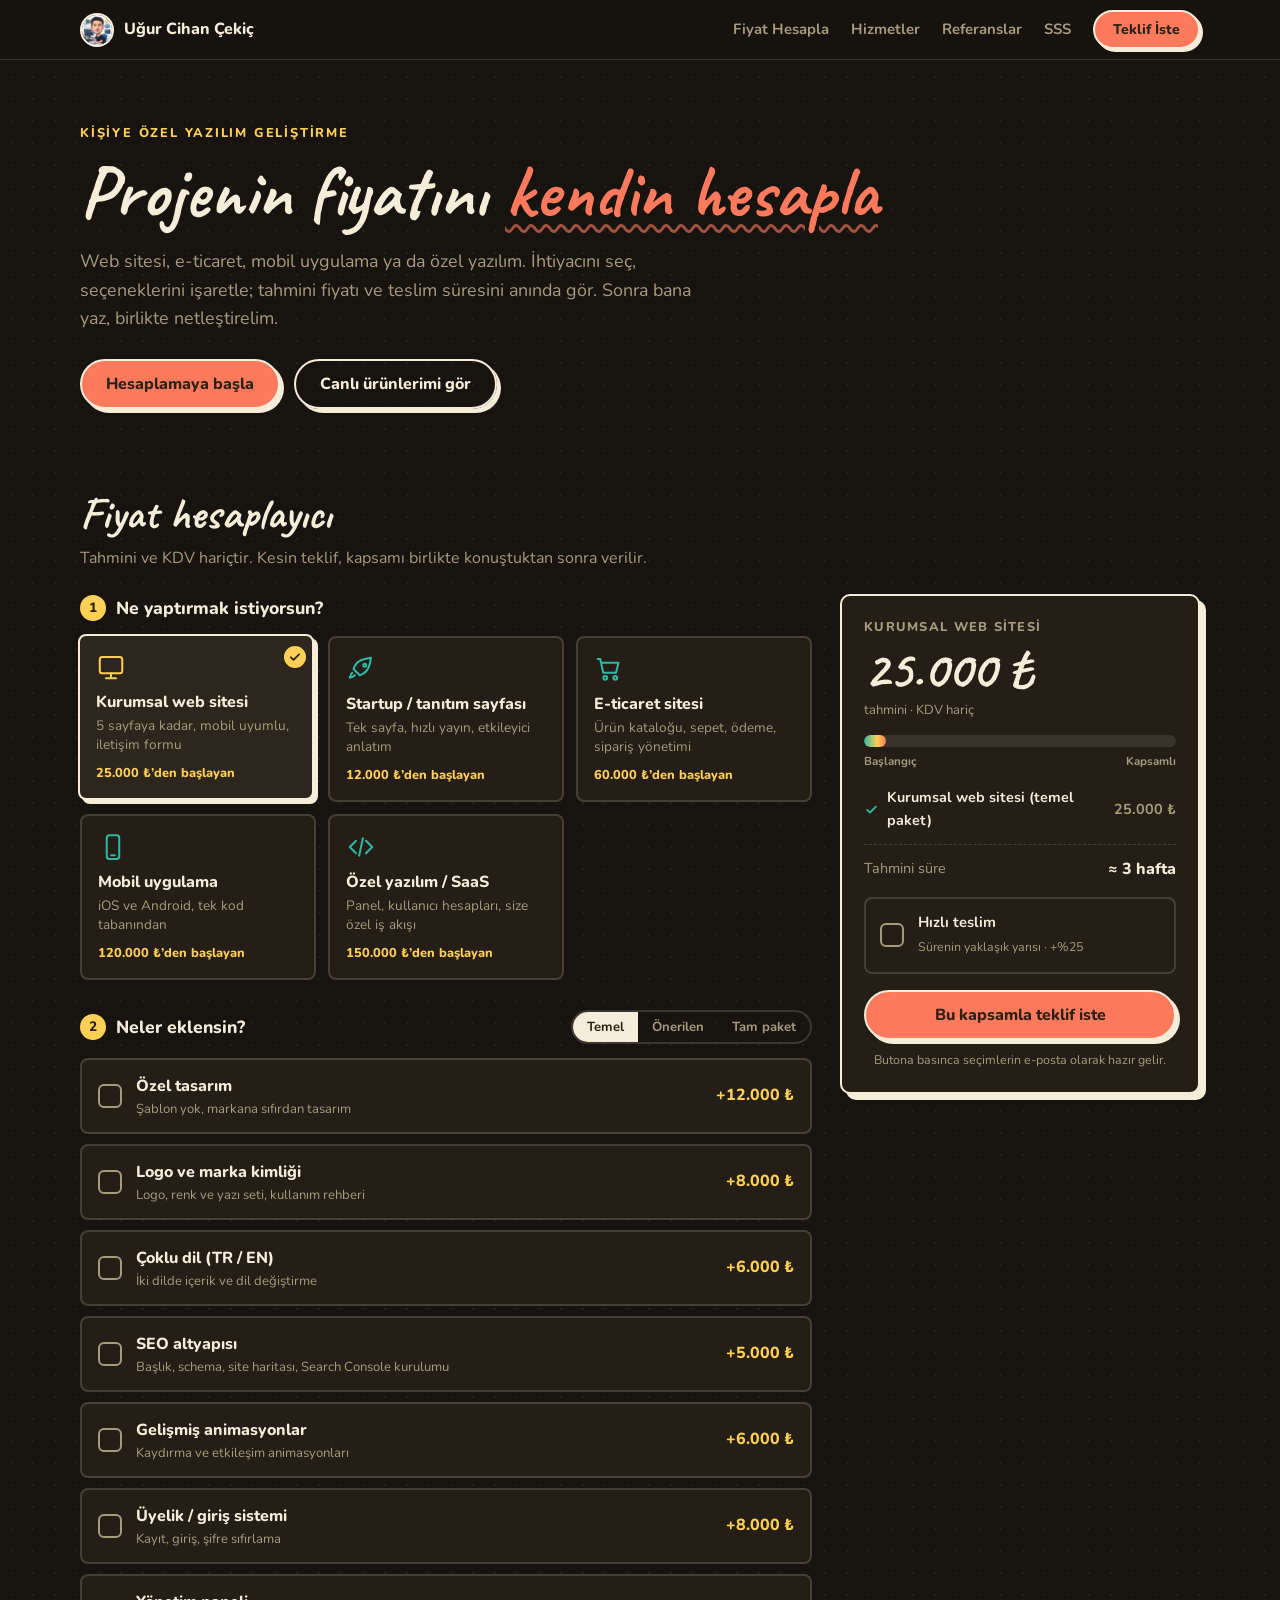
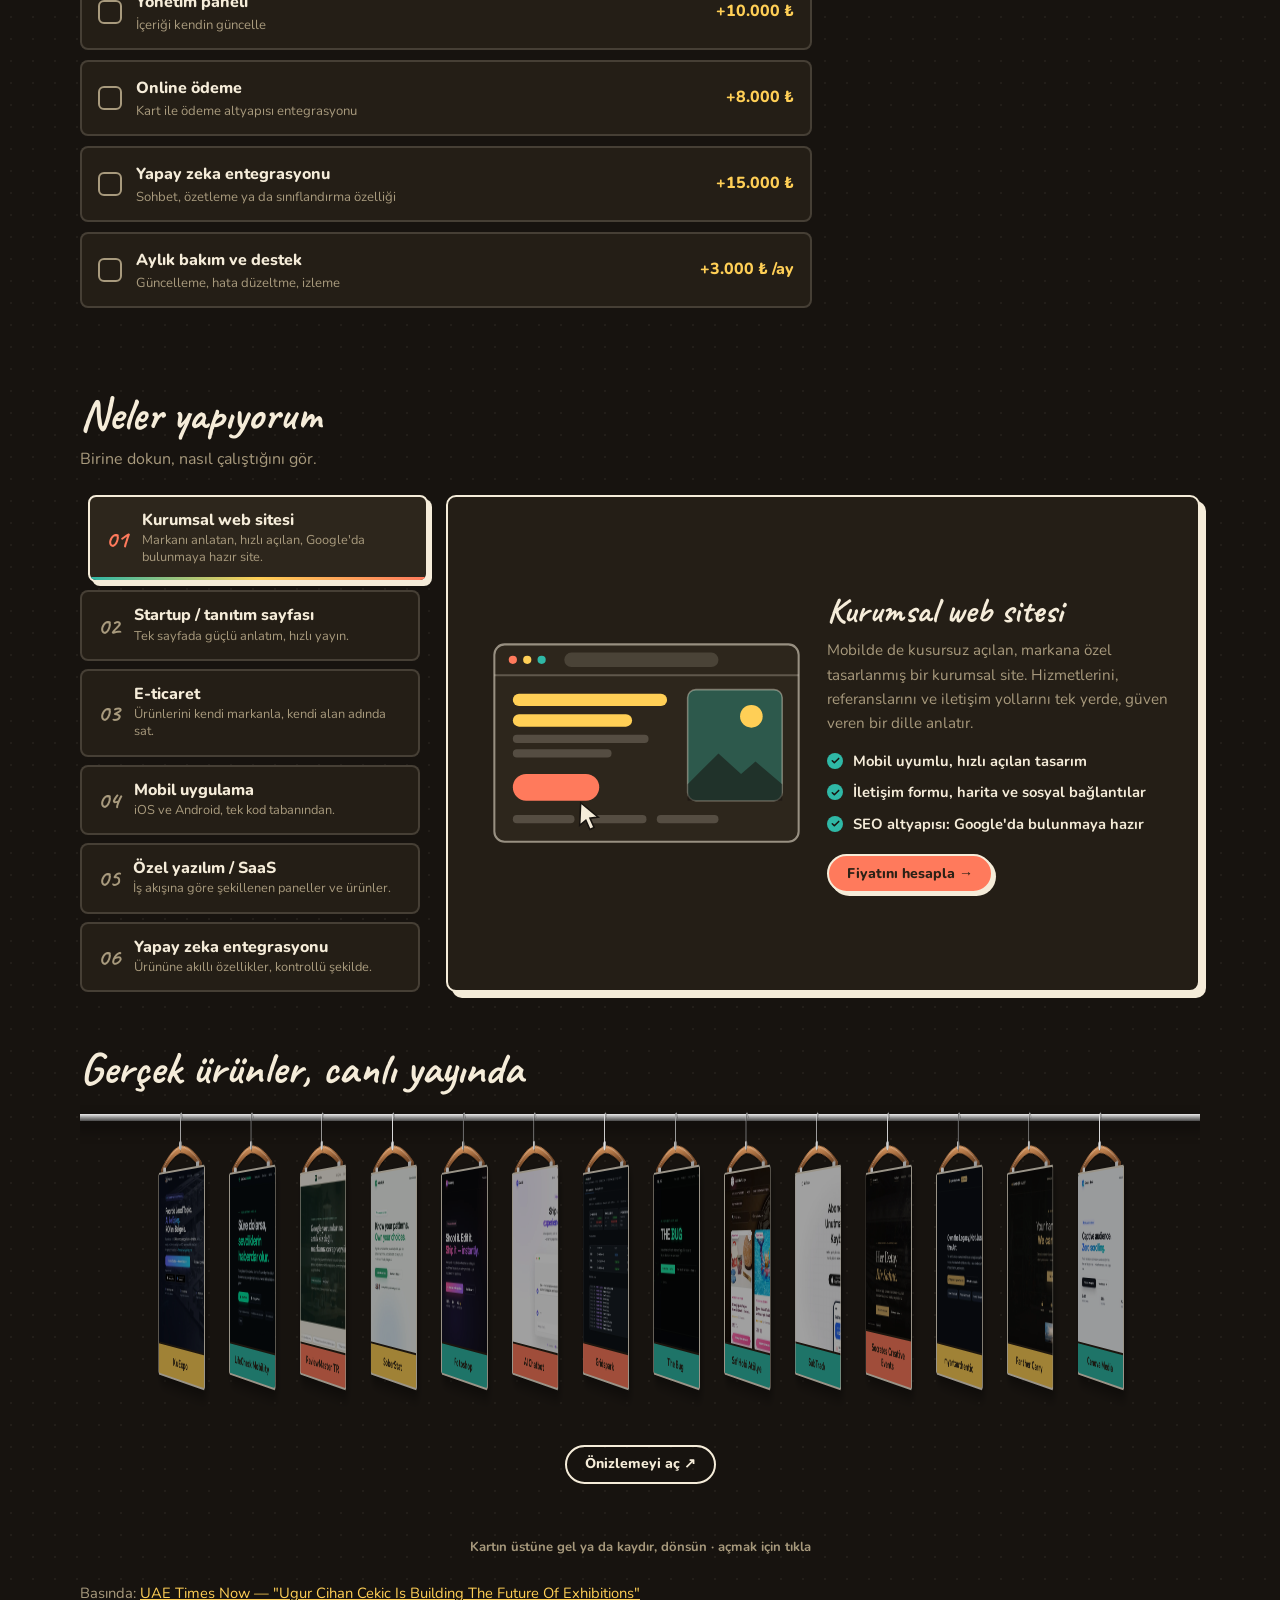
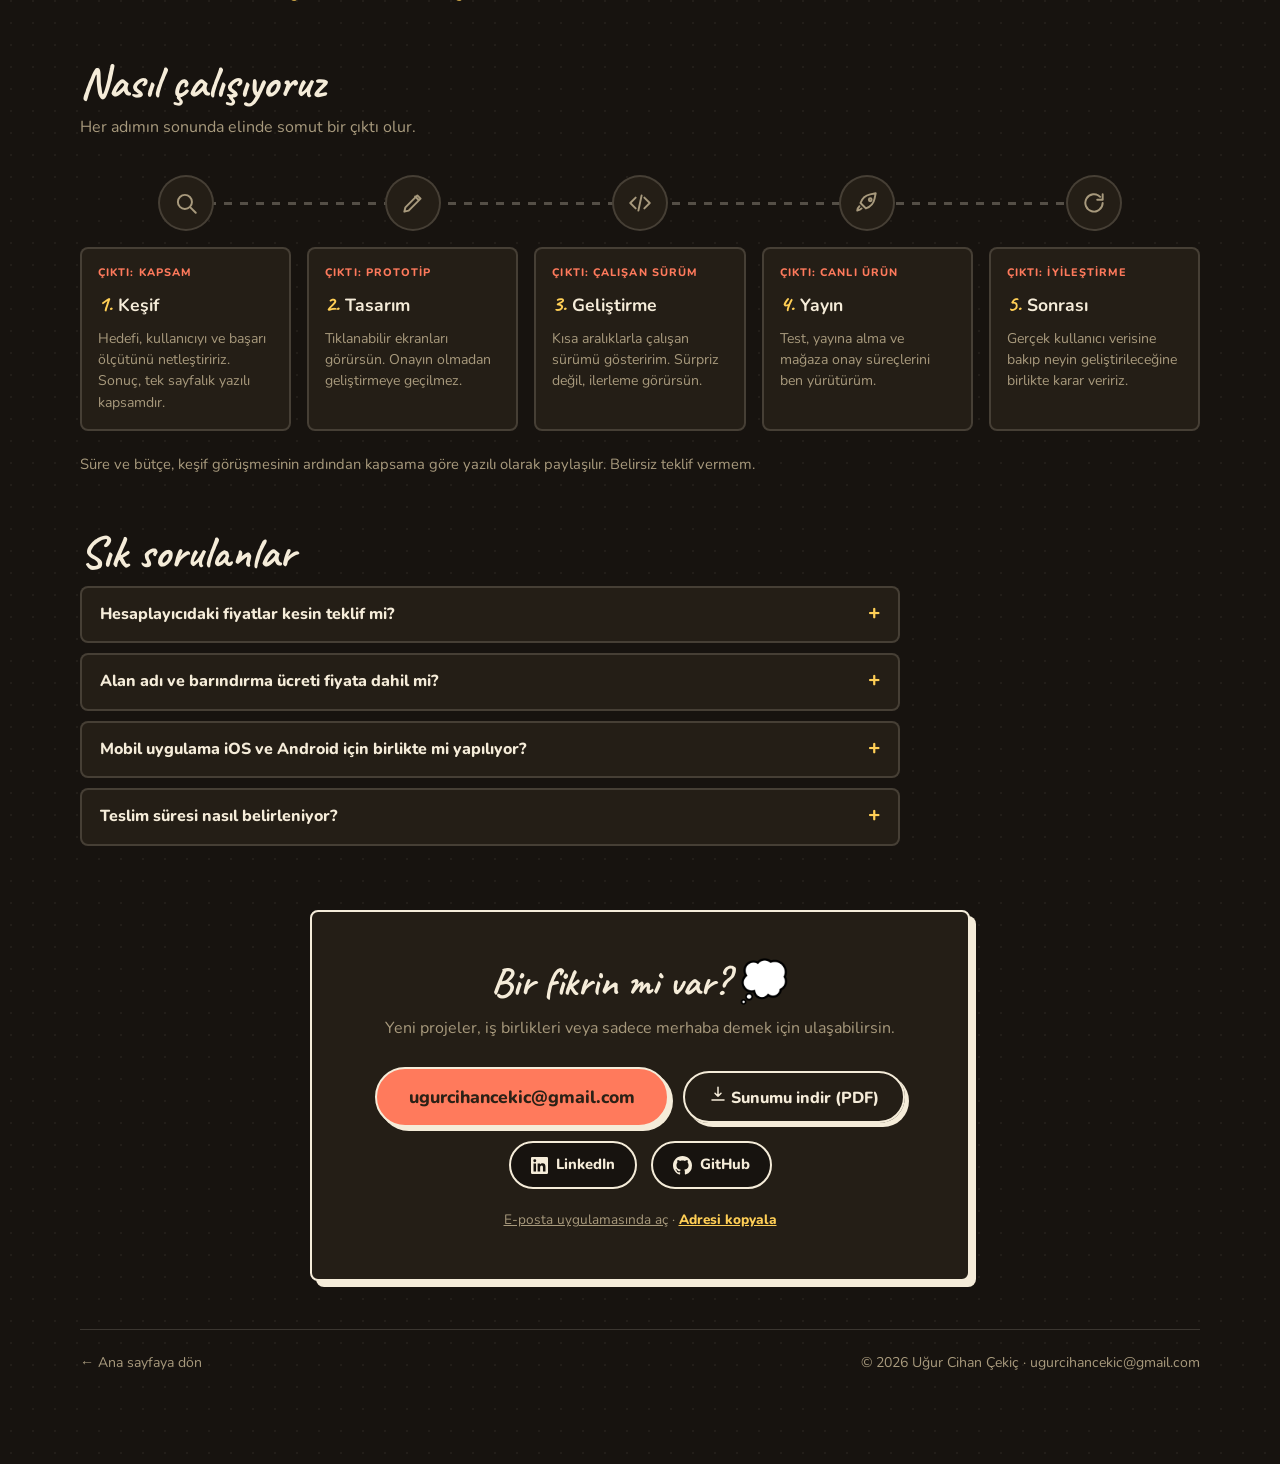
==== commit 8174fd48: "Business page redesign: service showcase, hanger gallery, process flow, postcard contact; updated pr" ====
--- a/business/index.html
+++ b/business/index.html
@@ -177,64 +177,120 @@
 
   <section class="bz-section" id="hizmetler" aria-labelledby="hizmet-baslik">
     <h2 id="hizmet-baslik" class="bz-h2">Neler yapıyorum</h2>
-    <div class="bz-cards">
-      <article class="bz-card">
-        <h3>Kurumsal web sitesi</h3>
-        <p>Markanı anlatan, mobilde hızlı açılan, Google'da bulunmaya hazır bir site. Tasarımdan yayına kadar tek elden.</p>
-      </article>
-      <article class="bz-card">
-        <h3>E-ticaret</h3>
-        <p>Ürün kataloğu, sepet, ödeme ve sipariş yönetimi. Mağazanı kendi alan adında, kendi markanla aç.</p>
-      </article>
-      <article class="bz-card">
-        <h3>Mobil uygulama</h3>
-        <p>iOS ve Android için tek kod tabanıyla geliştirilen uygulamalar. App Store ve Google Play yayını dahil edilebilir.</p>
-      </article>
-      <article class="bz-card">
-        <h3>Özel yazılım ve SaaS</h3>
-        <p>İş akışına göre şekillenen paneller, kullanıcı hesapları ve ürün fikirleri. MVP'den büyümeye kadar.</p>
-      </article>
-      <article class="bz-card">
-        <h3>Yapay zeka entegrasyonu</h3>
-        <p>Mevcut ürününe sohbet, özetleme, sınıflandırma gibi yapay zeka özelliklerini sade ve kontrollü şekilde eklerim.</p>
-      </article>
+    <p class="bz-sub">Birine dokun, nasıl çalıştığını gör.</p>
+    <div class="svc" id="svc">
+      <ul class="svc-tabs" role="tablist" aria-label="Hizmetler">
+        <li><button type="button" role="tab" id="svcTab0" aria-controls="svcPanel0" aria-selected="true" tabindex="0" data-i="0"><span class="svc-no">01</span><span class="svc-txt"><b>Kurumsal web sitesi</b><small>Markanı anlatan, hızlı açılan, Google'da bulunmaya hazır site.</small></span><span class="svc-prog" aria-hidden="true"></span></button></li>
+        <li><button type="button" role="tab" id="svcTab1" aria-controls="svcPanel1" aria-selected="false" tabindex="-1" data-i="1"><span class="svc-no">02</span><span class="svc-txt"><b>Startup / tanıtım sayfası</b><small>Tek sayfada güçlü anlatım, hızlı yayın.</small></span><span class="svc-prog" aria-hidden="true"></span></button></li>
+        <li><button type="button" role="tab" id="svcTab2" aria-controls="svcPanel2" aria-selected="false" tabindex="-1" data-i="2"><span class="svc-no">03</span><span class="svc-txt"><b>E-ticaret</b><small>Ürünlerini kendi markanla, kendi alan adında sat.</small></span><span class="svc-prog" aria-hidden="true"></span></button></li>
+        <li><button type="button" role="tab" id="svcTab3" aria-controls="svcPanel3" aria-selected="false" tabindex="-1" data-i="3"><span class="svc-no">04</span><span class="svc-txt"><b>Mobil uygulama</b><small>iOS ve Android, tek kod tabanından.</small></span><span class="svc-prog" aria-hidden="true"></span></button></li>
+        <li><button type="button" role="tab" id="svcTab4" aria-controls="svcPanel4" aria-selected="false" tabindex="-1" data-i="4"><span class="svc-no">05</span><span class="svc-txt"><b>Özel yazılım / SaaS</b><small>İş akışına göre şekillenen paneller ve ürünler.</small></span><span class="svc-prog" aria-hidden="true"></span></button></li>
+        <li><button type="button" role="tab" id="svcTab5" aria-controls="svcPanel5" aria-selected="false" tabindex="-1" data-i="5"><span class="svc-no">06</span><span class="svc-txt"><b>Yapay zeka entegrasyonu</b><small>Ürününe akıllı özellikler, kontrollü şekilde.</small></span><span class="svc-prog" aria-hidden="true"></span></button></li>
+      </ul>
+      <div class="svc-stage">
+        <div class="svc-panel" role="tabpanel" id="svcPanel0" aria-labelledby="svcTab0" data-i="0">
+          <div class="svc-art"><svg viewBox="0 0 320 220" class="art" aria-hidden="true"><rect x="12" y="14" width="296" height="192" rx="10" class="a-frame"/><path d="M12 44h296" class="a-line"/><circle cx="30" cy="29" r="4" fill="#ff7a5c"/><circle cx="44" cy="29" r="4" fill="#ffcf56"/><circle cx="58" cy="29" r="4" fill="#2fb8a6"/><rect x="80" y="22" width="150" height="14" rx="7" class="a-chip"/>
+<rect x="30" y="62" width="150" height="12" rx="6" class="a-bar a-grow" style="--d:.2s"/><rect x="30" y="82" width="116" height="12" rx="6" class="a-bar a-grow" style="--d:.5s"/><rect x="30" y="102" width="132" height="8" rx="4" class="a-dim a-grow" style="--d:.8s"/><rect x="30" y="116" width="96" height="8" rx="4" class="a-dim a-grow" style="--d:1s"/>
+<rect x="30" y="140" width="84" height="26" rx="13" class="a-cta a-pulse"/><rect x="200" y="58" width="92" height="108" rx="8" class="a-img"/><circle cx="262" cy="84" r="11" fill="#ffcf56" class="a-float"/><path d="M200 150l30-30 22 20 14-12 26 22v16h-92z" fill="#17130f" opacity=".55"/>
+<rect x="30" y="180" width="60" height="8" rx="4" class="a-dim"/><rect x="100" y="180" width="60" height="8" rx="4" class="a-dim"/><rect x="170" y="180" width="60" height="8" rx="4" class="a-dim"/><path d="M96 168l-1 22 6-5 4 9 4-2-4-9 8-1z" class="a-cursor"/></svg></div>
+          <div class="svc-body">
+            <h3>Kurumsal web sitesi</h3>
+            <p>Mobilde de kusursuz açılan, markana özel tasarlanmış bir kurumsal site. Hizmetlerini, referanslarını ve iletişim yollarını tek yerde, güven veren bir dille anlatır.</p>
+            <ul class="svc-list"><li>Mobil uyumlu, hızlı açılan tasarım</li><li>İletişim formu, harita ve sosyal bağlantılar</li><li>SEO altyapısı: Google'da bulunmaya hazır</li></ul>
+            <button type="button" class="bz-btn bz-btn-sm svc-cta" data-type="kurumsal" data-add="">Fiyatını hesapla →</button>
+          </div>
+        </div>
+        <div class="svc-panel" role="tabpanel" id="svcPanel1" aria-labelledby="svcTab1" data-i="1" hidden>
+          <div class="svc-art"><svg viewBox="0 0 320 220" class="art" aria-hidden="true"><g class="a-stars"><circle cx="40" cy="40" r="2" class="a-tw" style="--d:0s"/><circle cx="280" cy="60" r="2.5" class="a-tw" style="--d:.6s"/><circle cx="70" cy="150" r="2" class="a-tw" style="--d:1.2s"/><circle cx="250" cy="170" r="2" class="a-tw" style="--d:.3s"/><circle cx="200" cy="30" r="1.8" class="a-tw" style="--d:.9s"/><circle cx="120" cy="190" r="2" class="a-tw" style="--d:1.5s"/></g>
+<path d="M0 210h320" class="a-line"/><g class="a-rocket"><path d="M160 30c24 22 30 56 22 96h-44c-8-40-2-74 22-96z" class="a-body"/><circle cx="160" cy="74" r="11" class="a-win"/><path d="M138 112l-22 24 22-4zM182 112l22 24-22-4z" class="a-fin"/><path d="M150 128h20l-10 38z" class="a-flame"/></g><g class="a-trail"><path d="M160 170v36" class="a-puff"/><circle cx="150" cy="186" r="7" class="a-cloud"/><circle cx="172" cy="192" r="9" class="a-cloud"/></g></svg></div>
+          <div class="svc-body">
+            <h3>Startup / tanıtım sayfası</h3>
+            <p>Fikrini ya da ürününü hızla duyurmak için tek sayfalık, etkileyici bir sayfa. Bekleme listesi, kayıt formu ve net bir çağrı ile ilk kullanıcılarını toplamaya başla.</p>
+            <ul class="svc-list"><li>Tek sayfada net hikâye ve çağrı</li><li>Bekleme listesi / kayıt formu</li><li>Günler içinde yayına hazır</li></ul>
+            <button type="button" class="bz-btn bz-btn-sm svc-cta" data-type="startup" data-add="">Fiyatını hesapla →</button>
+          </div>
+        </div>
+        <div class="svc-panel" role="tabpanel" id="svcPanel2" aria-labelledby="svcTab2" data-i="2" hidden>
+          <div class="svc-art"><svg viewBox="0 0 320 220" class="art" aria-hidden="true"><path d="M30 40h30l26 96h124l22-72H72" class="a-stroke"/><circle cx="104" cy="170" r="11" class="a-wheel"/><circle cx="190" cy="170" r="11" class="a-wheel"/>
+<rect x="100" y="40" width="42" height="36" rx="5" class="a-box a-drop" style="--d:0s"/><rect x="152" y="30" width="42" height="40" rx="5" class="a-box2 a-drop" style="--d:.7s"/><rect x="204" y="44" width="38" height="32" rx="5" class="a-box3 a-drop" style="--d:1.4s"/>
+<g class="a-badge"><circle cx="236" cy="52" r="15"/><path d="M229 52l5 5 9-10"/></g><rect x="60" y="196" width="200" height="8" rx="4" class="a-dim"/></svg></div>
+          <div class="svc-body">
+            <h3>E-ticaret</h3>
+            <p>Ürün kataloğu, sepet, ödeme ve sipariş yönetimiyle eksiksiz bir mağaza. Pazaryerlerine bağımlı kalmadan müşterini kendi vitrininde ağırla.</p>
+            <ul class="svc-list"><li>Ürün kataloğu, arama ve sepet</li><li>Online ödeme entegrasyonu</li><li>Sipariş ve ürün yönetim paneli</li></ul>
+            <button type="button" class="bz-btn bz-btn-sm svc-cta" data-type="eticaret" data-add="">Fiyatını hesapla →</button>
+          </div>
+        </div>
+        <div class="svc-panel" role="tabpanel" id="svcPanel3" aria-labelledby="svcTab3" data-i="3" hidden>
+          <div class="svc-art"><svg viewBox="0 0 320 220" class="art" aria-hidden="true"><rect x="108" y="8" width="104" height="204" rx="18" class="a-frame"/><rect x="144" y="16" width="32" height="6" rx="3" class="a-dim"/>
+<rect x="120" y="40" width="80" height="34" rx="8" class="a-card a-slide" style="--d:.1s"/><rect x="120" y="82" width="80" height="34" rx="8" class="a-card2 a-slide" style="--d:.5s"/><rect x="120" y="124" width="80" height="34" rx="8" class="a-card a-slide" style="--d:.9s"/><circle cx="160" cy="184" r="9" class="a-cta a-pulse"/>
+<g class="a-notif"><rect x="84" y="28" width="152" height="30" rx="10"/><circle cx="100" cy="43" r="6"/><rect x="112" y="37" width="80" height="6" rx="3"/><rect x="112" y="47" width="50" height="5" rx="2.5"/></g></svg></div>
+          <div class="svc-body">
+            <h3>Mobil uygulama</h3>
+            <p>Müşterilerinin cebine giren, hızlı ve akıcı bir uygulama. Tasarımdan App Store ve Google Play yayınına kadar süreci baştan sona yürütürüm. Kendi uygulamalarım iki mağazada da yayında.</p>
+            <ul class="svc-list"><li>iOS ve Android için tek geliştirme</li><li>Hesap sistemi ve bildirimler</li><li>Mağaza yayını ve onay süreci</li></ul>
+            <button type="button" class="bz-btn bz-btn-sm svc-cta" data-type="mobil" data-add="">Fiyatını hesapla →</button>
+          </div>
+        </div>
+        <div class="svc-panel" role="tabpanel" id="svcPanel4" aria-labelledby="svcTab4" data-i="4" hidden>
+          <div class="svc-art"><svg viewBox="0 0 320 220" class="art" aria-hidden="true"><rect x="12" y="14" width="190" height="192" rx="10" class="a-frame"/><path d="M12 42h190" class="a-line"/><circle cx="28" cy="28" r="4" fill="#ff7a5c"/><circle cx="42" cy="28" r="4" fill="#ffcf56"/><circle cx="56" cy="28" r="4" fill="#2fb8a6"/>
+<rect x="28" y="58" width="70" height="8" rx="4" class="a-bar a-grow" style="--d:.1s"/><rect x="44" y="76" width="110" height="8" rx="4" class="a-teal a-grow" style="--d:.4s"/><rect x="44" y="94" width="86" height="8" rx="4" class="a-dim a-grow" style="--d:.7s"/><rect x="44" y="112" width="124" height="8" rx="4" class="a-cta a-grow" style="--d:1s"/><rect x="28" y="130" width="36" height="8" rx="4" class="a-bar a-grow" style="--d:1.3s"/><rect x="28" y="152" width="90" height="8" rx="4" class="a-teal a-grow" style="--d:1.6s"/><rect x="124" y="150" width="8" height="12" class="a-caret"/>
+<rect x="216" y="14" width="92" height="192" rx="10" class="a-frame"/><rect x="228" y="150" width="14" height="44" rx="3" class="a-teal a-rise" style="--d:.2s"/><rect x="248" y="120" width="14" height="74" rx="3" class="a-cta a-rise" style="--d:.5s"/><rect x="268" y="84" width="14" height="110" rx="3" class="a-bar a-rise" style="--d:.8s"/><rect x="288" y="56" width="10" height="138" rx="3" class="a-teal a-rise" style="--d:1.1s"/></svg></div>
+          <div class="svc-body">
+            <h3>Özel yazılım / SaaS</h3>
+            <p>Hazır programların karşılayamadığı işler için sana özel yazılım. Rol ve yetki sistemli paneller, raporlar ve entegrasyonlarla; MVP'den ölçeğe kadar büyüyen bir altyapı.</p>
+            <ul class="svc-list"><li>İş akışına özel paneller ve raporlar</li><li>Kullanıcı rolleri ve yetkiler</li><li>MVP ile başla, veriyle büyüt</li></ul>
+            <button type="button" class="bz-btn bz-btn-sm svc-cta" data-type="yazilim" data-add="">Fiyatını hesapla →</button>
+          </div>
+        </div>
+        <div class="svc-panel" role="tabpanel" id="svcPanel5" aria-labelledby="svcTab5" data-i="5" hidden>
+          <div class="svc-art"><svg viewBox="0 0 320 220" class="art" aria-hidden="true"><rect x="150" y="26" width="150" height="38" rx="14" class="a-card a-slide" style="--d:.1s"/><rect x="166" y="40" width="90" height="8" rx="4" fill="#17130f" opacity=".7"/><rect x="20" y="82" width="200" height="80" rx="14" class="a-frame a-slide" style="--d:.9s"/><g class="a-dots"><circle cx="46" cy="104" r="5"/><circle cx="64" cy="104" r="5"/><circle cx="82" cy="104" r="5"/></g><rect x="36" y="122" width="160" height="7" rx="3.5" class="a-teal a-grow" style="--d:1.6s"/><rect x="36" y="138" width="120" height="7" rx="3.5" class="a-dim a-grow" style="--d:1.9s"/>
+<g class="a-spark"><path d="M262 150l8 20 20 8-20 8-8 20-8-20-20-8 20-8z"/></g><path d="M40 200h240" class="a-line"/></svg></div>
+          <div class="svc-body">
+            <h3>Yapay zeka entegrasyonu</h3>
+            <p>Mevcut ürününe sohbet, özetleme, sınıflandırma ya da öneri gibi yapay zeka özellikleri eklerim. Maliyeti ve doğruluğu kontrol altında tutan, sade bir entegrasyon.</p>
+            <ul class="svc-list"><li>Sohbet ve metin özetleme</li><li>Sınıflandırma ve öneri</li><li>Mevcut ürüne güvenli entegrasyon</li></ul>
+            <button type="button" class="bz-btn bz-btn-sm svc-cta" data-type="yazilim" data-add="ai">Fiyatını hesapla →</button>
+          </div>
+        </div>
+      </div>
     </div>
   </section>
 
   <section class="bz-section" id="referanslar" aria-labelledby="ref-baslik">
     <h2 id="ref-baslik" class="bz-h2">Gerçek ürünler, canlı yayında</h2>
-    <p class="bz-sub">Müşteriye sunduğum yaklaşımı önce kendi ürünlerimde uyguluyorum.</p>
-    <div class="bz-proof">
-      <article class="bz-proof-card">
-        <h3>KuExpo</h3>
-        <p>Yapay zeka destekli fuar yönetim platformu. App Store ve Google Play'de yayında.</p>
-        <p class="bz-links-row">
-          <a href="https://kuexpo.com" rel="noopener" target="_blank">Web sitesi</a>
-          <a href="https://apps.apple.com/tr/app/kuexpo/id6789671337" rel="noopener" target="_blank">App Store</a>
-          <a href="https://play.google.com/store/apps/details?id=com.kuexpo.visitor" rel="noopener" target="_blank">Google Play</a>
-        </p>
-      </article>
-      <article class="bz-proof-card">
-        <h3>LifeCheck Mobility</h3>
-        <p>Kişisel güvenlik uygulaması. App Store ve Google Play'de yayında.</p>
-        <p class="bz-links-row">
-          <a href="https://lifecheckmobility.com/" rel="noopener" target="_blank">Web sitesi</a>
-          <a href="https://apps.apple.com/tr/app/lifecheck-mobility/id6781236086" rel="noopener" target="_blank">App Store</a>
-          <a href="https://play.google.com/store/apps/details?id=com.lifecheak.mobility" rel="noopener" target="_blank">Google Play</a>
-        </p>
-      </article>
+    <div id="projects">
+      <div class="project-grid">
+        <article class="previewable yellow" tabindex="-1" data-preview="/assets/previews/kuexpo.webp" data-preview-title="KuExpo" data-links="web|https://kuexpo.com;;appstore|https://apps.apple.com/tr/app/kuexpo/id6789671337;;play|https://play.google.com/store/apps/details?id=com.kuexpo.visitor"><p class="tagline">AI destekli B2B2C fuar yönetim platformu</p></article>
+        <article class="previewable teal" tabindex="-1" data-preview="/assets/previews/lifecheck-v2.webp" data-preview-title="LifeCheck Mobility" data-links="web|https://lifecheckmobility.com/;;appstore|https://apps.apple.com/tr/app/lifecheck-mobility/id6781236086;;play|https://play.google.com/store/apps/details?id=com.lifecheak.mobility"><p class="tagline">Kişisel güvenlik &amp; acil durum asistanı</p></article>
+        <article class="previewable coral" tabindex="-1" data-preview="/assets/previews/reviewmaster.webp" data-preview-title="ReviewMaster TR" data-links="web|https://pasifikmedia.com/"><p class="tagline">Yerel işletmeler için AI destekli yorum yanıt SaaS'ı</p></article>
+        <article class="previewable yellow" tabindex="-1" data-preview="/assets/previews/soberstat.webp" data-preview-title="SoberStat" data-links=""><p class="tagline">Sosyal alkol tüketimi &amp; sağlık farkındalık uygulaması</p></article>
+        <article class="previewable teal" tabindex="-1" data-preview="/assets/previews/fotoshop.webp" data-preview-title="Fotoshop" data-links=""><p class="tagline">Cihaz üzerinde efekt işleyen iOS fotoğraf &amp; video uygulaması</p></article>
+        <article class="previewable coral" tabindex="-1" data-preview="/assets/previews/aichatbot.webp" data-preview-title="AI Chatbot" data-links=""><p class="tagline">Next.js tabanlı AI sohbet uygulaması</p></article>
+        <article class="previewable coral" tabindex="-1" data-preview="/assets/previews/gridspark.webp" data-preview-title="Gridspark" data-links="github|https://github.com/ugurcihan/gridspark"><p class="tagline">Gridspark — Elektrikli araç şarj ağı backend'i: OCPP istasyon iletişimi + OCPI roaming</p></article>
+        <article class="previewable teal" tabindex="-1" data-preview="/assets/previews/the-bug.webp" data-preview-title="The Bug" data-links="web|https://the-bug-website.vercel.app/"><p class="tagline">Geliştiriciler için otomatik kod denetim ajanı</p></article>
+        <article class="previewable teal" tabindex="-1" data-preview="/assets/previews/saf-hobi.webp" data-preview-title="Saf Hobi Atölye" data-links="web|https://safhobi.com/"><p class="tagline">El yapımı bir Trendyol mağazası için pastel-pembe vitrin</p></article>
+        <article class="previewable teal" tabindex="-1" data-preview="/assets/previews/subtrack.webp" data-preview-title="SubTrack" data-links="web|https://subtrack-coral-zeta.vercel.app/"><p class="tagline">Abonelik ve düzenli gider takip uygulaması</p></article>
+        <article class="previewable coral" tabindex="-1" data-preview="/assets/previews/socrates-redesign.webp" data-preview-title="Socrates Creative Events" data-links="web|https://socrates-redesign.vercel.app/"><p class="tagline">Kurumsal etkinlik ajansı için hareket odaklı yeniden tasarım konsepti</p></article>
+        <article class="previewable yellow" tabindex="-1" data-preview="/assets/previews/myartauthentic.webp" data-preview-title="myartauthentic" data-links=""><p class="tagline">Sanat eserleri için dijital doğrulama sitesi</p></article>
+        <article class="previewable yellow" tabindex="-1" data-preview="/assets/previews/panthercarry.webp" data-preview-title="Panther Carry" data-links=""><p class="tagline">Premium ortamlar için insan destekli taşıma hizmeti</p></article>
+        <article class="previewable teal" tabindex="-1" data-preview="/assets/previews/cenovamedia.webp" data-preview-title="Cenova Media" data-links=""><p class="tagline">Prestijli lokasyonlarda asansör içi reklamcılık</p></article>
+      </div>
     </div>
     <p class="bz-press">Basında: <a href="https://uaestories.com/ugur-cihan-cekic-is-building/" rel="noopener" target="_blank">UAE Times Now — "Ugur Cihan Cekic Is Building The Future Of Exhibitions"</a></p>
   </section>
 
-  <section class="bz-section" aria-labelledby="surec-baslik">
+  <section class="bz-section" id="surec" aria-labelledby="surec-baslik">
     <h2 id="surec-baslik" class="bz-h2">Nasıl çalışıyoruz</h2>
-    <ol class="bz-process">
-      <li><b>Tanışma</b><span>İhtiyacını ve hedefini dinlerim, kapsamı birlikte netleştiririz.</span></li>
-      <li><b>Teklif</b><span>Kapsam, süre ve fiyatı yazılı olarak paylaşırım.</span></li>
-      <li><b>Tasarım ve geliştirme</b><span>Aşamaları gösterir, geri bildirimini alarak ilerlerim.</span></li>
-      <li><b>Yayın ve destek</b><span>Ürünü yayına alır, sonrasında bakım ve destek seçeneği sunarım.</span></li>
+    <p class="bz-sub">Her adımın sonunda elinde somut bir çıktı olur.</p>
+    <ol class="flow" id="flow">
+        <li class="flow-step" style="--i:0"><span class="flow-node"><svg viewBox="0 0 24 24" aria-hidden="true"><circle cx="11" cy="11" r="6.5"/><path d="M16 16l5 5"/></svg></span><div class="flow-card"><small>Çıktı: kapsam</small><h3><span class="flow-n">1.</span> Keşif</h3><p>Hedefi, kullanıcıyı ve başarı ölçütünü netleştiririz. Sonuç, tek sayfalık yazılı kapsamdır.</p></div></li>
+        <li class="flow-step" style="--i:1"><span class="flow-node"><svg viewBox="0 0 24 24" aria-hidden="true"><path d="M4 20l4-1 11-11-3-3L5 16z"/><path d="M14 6l3 3"/></svg></span><div class="flow-card"><small>Çıktı: prototip</small><h3><span class="flow-n">2.</span> Tasarım</h3><p>Tıklanabilir ekranları görürsün. Onayın olmadan geliştirmeye geçilmez.</p></div></li>
+        <li class="flow-step" style="--i:2"><span class="flow-node"><svg viewBox="0 0 24 24" aria-hidden="true"><path d="M8 7l-5 5 5 5M16 7l5 5-5 5M13.5 5l-3 14"/></svg></span><div class="flow-card"><small>Çıktı: çalışan sürüm</small><h3><span class="flow-n">3.</span> Geliştirme</h3><p>Kısa aralıklarla çalışan sürümü gösteririm. Sürpriz değil, ilerleme görürsün.</p></div></li>
+        <li class="flow-step" style="--i:3"><span class="flow-node"><svg viewBox="0 0 24 24" aria-hidden="true"><path d="M5 15c-1.5 1.3-2 4-2 4s2.7-.5 4-2M9 15l-3-3c1-3 4-7 9-8l5-1-1 5c-1 5-5 8-8 9z"/><circle cx="15" cy="9" r="1.3"/></svg></span><div class="flow-card"><small>Çıktı: canlı ürün</small><h3><span class="flow-n">4.</span> Yayın</h3><p>Test, yayına alma ve mağaza onay süreçlerini ben yürütürüm.</p></div></li>
+        <li class="flow-step" style="--i:4"><span class="flow-node"><svg viewBox="0 0 24 24" aria-hidden="true"><path d="M20 12a8 8 0 1 1-2.3-5.7M20 4v5h-5"/></svg></span><div class="flow-card"><small>Çıktı: iyileştirme</small><h3><span class="flow-n">5.</span> Sonrası</h3><p>Gerçek kullanıcı verisine bakıp neyin geliştirileceğine birlikte karar veririz.</p></div></li>
     </ol>
+    <p class="bz-flow-note">Süre ve bütçe, keşif görüşmesinin ardından kapsama göre yazılı olarak paylaşılır. Belirsiz teklif vermem.</p>
   </section>
 
   <section class="bz-section" id="sss" aria-labelledby="sss-baslik">
@@ -248,28 +304,19 @@
   </section>
 
   <section class="bz-section bz-contact" id="iletisim" aria-labelledby="ilet-baslik">
-    <h2 id="ilet-baslik" class="bz-h2">Projeni anlat, ulaşalım</h2>
-    <p class="bz-sub">Birkaç cümle yeter. Aşağıdaki yollardan biriyle bana yazabilirsin.</p>
-    <div class="bz-contact-grid">
-      <div class="bz-ccard bz-ccard-main">
-        <h3>E-posta</h3>
-        <p class="bz-addr">ugurcihancekic@gmail.com</p>
-        <div class="bz-ccard-actions">
-          <a class="bz-btn bz-btn-sm" href="https://mail.google.com/mail/?view=cm&amp;fs=1&amp;to=ugurcihancekic%40gmail.com&amp;su=Proje%20hakk%C4%B1nda" target="_blank" rel="noopener">Gmail'de yaz</a>
-          <a class="bz-btn bz-btn-sm bz-btn-ghost" href="mailto:ugurcihancekic@gmail.com?subject=Proje%20hakk%C4%B1nda">E-posta uygulamasında aç</a>
-          <button type="button" class="bz-btn bz-btn-sm bz-btn-ghost" id="bzCopyContact">Adresi kopyala</button>
-        </div>
+    <div class="bz-postcard">
+      <h2 id="ilet-baslik">Bir fikrin mi var? 💭</h2>
+      <p>Yeni projeler, iş birlikleri veya sadece merhaba demek için ulaşabilirsin.</p>
+      <div class="bz-contact-actions">
+        <a class="bz-btn bz-btn-big" href="https://mail.google.com/mail/?view=cm&amp;fs=1&amp;to=ugurcihancekic%40gmail.com&amp;su=Proje%20hakk%C4%B1nda" target="_blank" rel="noopener">ugurcihancekic@gmail.com</a>
+        <a class="bz-btn bz-btn-ghost" href="/assets/Ugur-Cihan-Cekic-Sunum.pdf" download>
+          <svg viewBox="0 0 24 24" width="18" height="18" fill="none" stroke="currentColor" stroke-width="2" stroke-linecap="round" stroke-linejoin="round" aria-hidden="true"><path d="M12 3v12m0 0-4-4m4 4 4-4M4 20h16"/></svg>
+          Sunumu indir (PDF)
+        </a>
+        <a class="bz-pill" href="https://www.linkedin.com/in/ugurcihanc/" target="_blank" rel="noopener"><svg viewBox="0 0 24 24" width="17" height="17" fill="currentColor" aria-hidden="true"><path d="M20.45 20.45h-3.56v-5.57c0-1.33-.02-3.04-1.85-3.04-1.85 0-2.14 1.45-2.14 2.94v5.67H9.35V9h3.41v1.56h.05c.48-.9 1.64-1.85 3.37-1.85 3.6 0 4.27 2.37 4.27 5.46v6.28zM5.34 7.43a2.06 2.06 0 1 1 0-4.13 2.06 2.06 0 0 1 0 4.13zM7.12 20.45H3.56V9h3.56v11.45zM22.22 0H1.77C.79 0 0 .77 0 1.73v20.54C0 23.23.79 24 1.77 24h20.45c.98 0 1.78-.77 1.78-1.73V1.73C24 .77 23.2 0 22.22 0z"/></svg>LinkedIn</a>
+        <a class="bz-pill" href="https://github.com/ugurcihan" target="_blank" rel="noopener"><svg viewBox="0 0 16 16" width="19" height="19" fill="currentColor" aria-hidden="true"><path d="M8 0C3.58 0 0 3.58 0 8c0 3.54 2.29 6.53 5.47 7.59.4.07.55-.17.55-.38 0-.19-.01-.82-.01-1.49-2.01.37-2.53-.49-2.69-.94-.09-.23-.48-.94-.82-1.13-.28-.15-.68-.52-.01-.53.63-.01 1.08.58 1.23.82.72 1.21 1.87.87 2.33.66.07-.52.28-.87.51-1.07-1.78-.2-3.64-.89-3.64-3.95 0-.87.31-1.59.82-2.15-.08-.2-.36-1.02.08-2.12 0 0 .67-.21 2.2.82.64-.18 1.32-.27 2-.27.68 0 1.36.09 2 .27 1.53-1.04 2.2-.82 2.2-.82.44 1.1.16 1.92.08 2.12.51.56.82 1.27.82 2.15 0 3.07-1.87 3.75-3.65 3.95.29.25.54.73.54 1.48 0 1.07-.01 1.93-.01 2.2 0 .21.15.46.55.38A8.01 8.01 0 0 0 16 8c0-4.42-3.58-8-8-8Z"/></svg>GitHub</a>
       </div>
-      <div class="bz-ccard">
-        <h3>LinkedIn</h3>
-        <p>Profilimden mesaj gönderebilirsin.</p>
-        <div class="bz-ccard-actions"><a class="bz-btn bz-btn-sm bz-btn-ghost" href="https://www.linkedin.com/in/ugurcihanc/" target="_blank" rel="noopener">Profili aç</a></div>
-      </div>
-      <div class="bz-ccard">
-        <h3>GitHub</h3>
-        <p>Kod ve açık kaynak çalışmalarım.</p>
-        <div class="bz-ccard-actions"><a class="bz-btn bz-btn-sm bz-btn-ghost" href="https://github.com/ugurcihan" target="_blank" rel="noopener">Profili aç</a></div>
-      </div>
+      <p class="bz-mini"><a href="mailto:ugurcihancekic@gmail.com?subject=Proje%20hakk%C4%B1nda">E-posta uygulamasında aç</a> · <button type="button" class="bz-linkbtn" id="bzCopyContact">Adresi kopyala</button></p>
     </div>
   </section>
 </main>
@@ -301,6 +348,18 @@
   </div>
 </dialog>
 
+
+<dialog class="bz-dlg bz-pv" id="pvDlg" aria-labelledby="pvTitle">
+  <div class="bz-pv-win">
+    <div class="bz-pv-chrome"><i style="background:#ff5f57"></i><i style="background:#febc2e"></i><i style="background:#28c840"></i><span id="pvTitle"></span><button type="button" id="pvClose" aria-label="Kapat">✕</button></div>
+    <div class="bz-pv-body"><img id="pvImg" src="" alt=""></div>
+    <p class="bz-pv-note" id="pvNote">Tasarım önizlemesi, canlı bir site değildir.</p>
+    <div class="bz-pv-links" id="pvLinks" hidden></div>
+  </div>
+</dialog>
+
 <script src="/business/business.js"></script>
+<script src="/project-rail.js"></script>
+<script src="/business/showcase.js"></script>
 </body>
 </html>
--- a/business/business.css
+++ b/business/business.css
@@ -137,25 +137,6 @@
 .bz-fine { margin-top: 10px; text-align: center; color: var(--dim); font-size: 0.78rem; }
 
 /* ---- diğer bölümler ---- */
-.bz-cards { display: grid; grid-template-columns: repeat(auto-fit, minmax(230px, 1fr)); gap: 16px; }
-.bz-card { padding: 20px; border: 2px solid var(--line); border-radius: 8px; background: var(--surface); transition: transform .18s, border-color .18s; }
-.bz-card:hover { transform: translateY(-3px); border-color: rgba(245, 236, 217, 0.5); }
-.bz-card h3 { font-size: 1.1rem; margin-bottom: 6px; }
-.bz-card p { color: var(--dim); font-size: 0.93rem; }
-.bz-proof { display: grid; grid-template-columns: repeat(auto-fit, minmax(300px, 1fr)); gap: 18px; }
-.bz-proof-card { padding: 22px; border: 2px solid var(--ink); border-radius: 8px; background: var(--surface); box-shadow: 4px 4px 0 var(--ink); }
-.bz-proof-card h3 { font-family: var(--hand); font-size: 2rem; line-height: 1.1; }
-.bz-proof-card p { color: var(--dim); }
-.bz-links-row { display: flex; flex-wrap: wrap; gap: 8px; margin-top: 14px; }
-.bz-links-row a { font-weight: 800; font-size: 0.85rem; text-decoration: none; padding: 5px 14px; border: 2px solid var(--ink); border-radius: 999px; color: var(--ink); transition: background .15s, color .15s; }
-.bz-links-row a:hover { background: var(--ink); color: var(--ink-dark); }
-.bz-press { margin-top: 18px; color: var(--dim); font-size: 0.92rem; }
-.bz-press a { color: var(--yellow); }
-.bz-process { list-style: none; counter-reset: s; display: grid; grid-template-columns: repeat(auto-fit, minmax(220px, 1fr)); gap: 16px; }
-.bz-process li { counter-increment: s; position: relative; padding: 20px 18px 18px; border: 2px dashed var(--line); border-radius: 8px; }
-.bz-process li::before { content: counter(s); display: grid; place-items: center; width: 30px; height: 30px; border-radius: 50%; background: var(--coral); color: var(--ink-dark); font-weight: 800; margin-bottom: 10px; }
-.bz-process b { display: block; margin-bottom: 4px; }
-.bz-process span { color: var(--dim); font-size: 0.93rem; }
 .bz-faq { display: grid; gap: 10px; max-width: 820px; }
 .bz-faq details { border: 2px solid var(--line); border-radius: 8px; background: var(--surface); padding: 0 18px; }
 .bz-faq details[open] { border-color: rgba(245, 236, 217, 0.5); }
@@ -164,7 +145,6 @@
 .bz-faq details[open] summary::after { transform: rotate(45deg); }
 .bz-faq summary::-webkit-details-marker { display: none; }
 .bz-faq p { padding: 0 0 16px; color: var(--dim); }
-.bz-contact { padding: 56px 0 48px; }
 .bz-footer { display: flex; justify-content: space-between; gap: 12px; flex-wrap: wrap; padding: 22px 0 90px; border-top: 1px solid var(--line); color: var(--dim); font-size: 0.88rem; }
 .bz-footer a { text-decoration: none; }
 .bz-footer a:hover { color: var(--ink); }
@@ -188,16 +168,6 @@
 .bz-dlg-note { margin-top: 14px; color: var(--dim); font-size: 0.85rem; }
 .bz-linkbtn { background: none; border: 0; color: var(--yellow); font: inherit; font-weight: 800; text-decoration: underline; cursor: pointer; padding: 0; }
 .bz-dlg-ok { min-height: 1.4em; margin-top: 6px; color: var(--teal); font-weight: 800; font-size: 0.9rem; }
-.bz-contact { text-align: left; }
-.bz-contact-grid { display: grid; grid-template-columns: 1.6fr 1fr 1fr; gap: 16px; }
-.bz-ccard { padding: 22px; border: 2px solid var(--line); border-radius: 8px; background: var(--surface); display: flex; flex-direction: column; gap: 6px; }
-.bz-ccard-main { border-color: var(--ink); box-shadow: 4px 4px 0 var(--ink); }
-.bz-ccard h3 { font-size: 1.05rem; }
-.bz-ccard p { color: var(--dim); font-size: 0.92rem; }
-.bz-addr { color: var(--ink) !important; font-weight: 800; font-size: 1.15rem !important; word-break: break-all; user-select: all; }
-.bz-ccard-actions { display: flex; flex-wrap: wrap; gap: 10px; margin-top: auto; padding-top: 12px; }
-.bz-ccard-actions .bz-btn-sm { padding: 8px 16px; }
-@media (max-width: 920px) { .bz-contact-grid { grid-template-columns: 1fr; } }
 
 @media (max-width: 920px) {
   .bz-calc-grid { grid-template-columns: 1fr; }
@@ -217,3 +187,190 @@
   *, *::before, *::after { animation-duration: 0.01ms !important; transition-duration: 0.01ms !important; animation-delay: 0ms !important; }
   html { scroll-behavior: auto; }
 }
+
+/* ============================================================
+   PROJECT RAIL — projects hung on a clothes rail (see project-rail.js)
+   ============================================================ */
+.pr-root { margin: 0 0 40px; }
+.pr-root .grp-label { margin: 0 0 6px; }
+.pr-defs { position: absolute; }
+.pr-stage { --u: 1px; position: relative; width: 100%; margin-top: 8px; overflow-x: clip; touch-action: pan-y; -webkit-user-select: none; user-select: none; }
+.pr-rail {
+  position: absolute; left: -10px; right: -10px; top: 13px; height: 7px; border-radius: 999px;
+  background: linear-gradient(#ececec, #8d8d8d 55%, #4b4b4b); box-shadow: 0 7px 14px rgba(0, 0, 0, .5);
+}
+.pr-slot {
+  position: absolute; left: 0; top: 16px; padding: 0; border: 0; background: none; color: inherit; font: inherit;
+  cursor: pointer; -webkit-tap-highlight-color: transparent; will-change: transform;
+}
+.pr-slot:focus-visible { outline: none; }
+.pr-slot:focus-visible .pr-card { outline: 3px solid var(--yellow); outline-offset: 3px; }
+.pr-swing, .pr-turn { position: absolute; inset: 0; display: block; }
+.pr-swing { transform-origin: 50% 0; }
+.pr-turn { transform-origin: 50% 45%; }
+.pr-hanger { position: absolute; left: 0; top: 0; width: 100%; height: calc(var(--u) * 60); overflow: visible; }
+.pr-card, .pr-shade {
+  position: absolute; left: calc(var(--u) * 25); top: calc(var(--u) * 58); width: calc(var(--u) * 150); height: calc(var(--u) * 238);
+  border-radius: 4px;
+}
+.pr-card {
+  display: flex; flex-direction: column; overflow: hidden; background: var(--c); color: var(--ink-dark);
+  border: 2px solid var(--ink); box-shadow: 4px 7px 16px rgba(0, 0, 0, .45);
+}
+.pr-shot { display: block; width: 100%; flex: 1 1 0; min-height: 0; object-fit: cover; object-position: left top; background: #111; border-bottom: 2px solid var(--ink-dark); }
+.pr-label { display: flex; align-items: center; justify-content: center; gap: 6px; flex: none; padding: 9px 11px; font-family: var(--sans); font-weight: 800; font-size: max(11px, calc(var(--u) * 12.5)); line-height: 1.2; letter-spacing: 0.005em; text-align: center; -webkit-font-smoothing: antialiased; }
+.pr-shade { background: #000; opacity: 0; pointer-events: none; }
+.pr-caption { min-height: 96px; margin-top: 2px; text-align: center; }
+.pr-cap-title { font-family: var(--sans); font-weight: 800; font-size: clamp(1.5rem, 2.4vw, 1.9rem); line-height: 1.15; letter-spacing: -0.02em; color: var(--ink); }
+.pr-cap-tag { color: var(--dim); font-size: 0.95rem; font-weight: 600; line-height: 1.55; margin: 6px auto 0; max-width: 540px; text-wrap: balance; }
+.pr-cap-open {
+  margin-top: 10px; padding: 6px 18px; border: 2px solid var(--ink); border-radius: 999px; background: transparent; color: var(--ink);
+  font: inherit; font-weight: 800; font-size: .88rem; cursor: pointer; transition: background .15s, color .15s;
+}
+.pr-cap-open:hover, .pr-cap-open:focus-visible { background: var(--ink); color: var(--bg); }
+.pr-cap-open[hidden] { display: none; }
+.pr-hint { margin-top: 6px; text-align: center; color: var(--dim); font-size: .82rem; font-weight: 700; }
+.pr-root.pr-has-active .pr-hint { visibility: hidden; }
+
+.project-grid [hidden] { display: none !important; }
+
+/* /business/ üzerinde: kaynak kartlar hep gizli, galerinin kendi başlığı yok */
+.project-grid { display: none; }
+.pr-root { margin: 6px 0 24px; }
+.pr-root .grp-label { display: none; }
+.bz-press { margin-top: 10px; color: var(--dim); font-size: 0.92rem; }
+.bz-press a { color: var(--yellow); }
+
+/* ===================== HİZMET VİTRİNİ ===================== */
+.svc { display: grid; grid-template-columns: 340px minmax(0, 1fr); gap: 26px; align-items: stretch; }
+.svc-tabs { list-style: none; display: grid; gap: 8px; align-content: start; }
+.svc-tabs button { position: relative; overflow: hidden; width: 100%; display: flex; align-items: center; gap: 14px; text-align: left; cursor: pointer; padding: 14px 16px; border: 2px solid var(--line); border-radius: 8px; background: var(--surface); color: var(--ink); font: inherit; transition: transform .18s, border-color .18s, background .18s; }
+.svc-tabs button:hover { transform: translateX(4px); border-color: rgba(245, 236, 217, 0.5); }
+.svc-tabs button:focus-visible { outline: 3px solid var(--yellow); outline-offset: 3px; }
+.svc-tabs button[aria-selected="true"] { border-color: var(--ink); background: var(--surface-2); transform: translateX(8px); box-shadow: 4px 4px 0 var(--ink); }
+.svc-no { font: 700 1.5rem var(--hand); color: var(--dim); transition: color .18s; }
+.svc-tabs button[aria-selected="true"] .svc-no { color: var(--coral); }
+.svc-txt b { display: block; font-weight: 800; line-height: 1.2; }
+.svc-txt small { display: block; margin-top: 2px; color: var(--dim); font-size: 0.8rem; line-height: 1.35; }
+.svc-prog { position: absolute; left: 0; bottom: 0; height: 3px; width: 100%; background: linear-gradient(90deg, var(--teal), var(--yellow), var(--coral)); transform: scaleX(0); transform-origin: left; }
+.svc.auto .svc-tabs button[aria-selected="true"] .svc-prog { animation: svc-prog var(--dur, 5s) linear forwards; }
+@keyframes svc-prog { to { transform: scaleX(1); } }
+.svc-stage { position: relative; border: 2px solid var(--ink); border-radius: 10px; background: var(--surface); box-shadow: 6px 6px 0 var(--ink); overflow: hidden; }
+.svc-panel { display: grid; grid-template-columns: minmax(0, 1fr) minmax(0, 1fr); gap: 8px; align-items: center; min-height: 100%; padding: 26px; animation: svc-in .45s ease both; }
+.svc-panel[hidden] { display: none; }
+@keyframes svc-in { from { opacity: 0; transform: translateX(18px); } to { opacity: 1; transform: none; } }
+.svc-art { padding: 8px; }
+.svc-body h3 { font-family: var(--hand); font-size: 2.2rem; line-height: 1.05; margin-bottom: 8px; }
+.svc-body p { color: var(--dim); font-size: 0.95rem; }
+.svc-list { list-style: none; margin: 14px 0 18px; display: grid; gap: 8px; }
+.svc-list li { position: relative; padding-left: 26px; font-weight: 700; font-size: 0.92rem; }
+.svc-list li::before { content: ""; position: absolute; left: 0; top: 3px; width: 16px; height: 16px; border-radius: 50%; background: var(--teal) url("data:image/svg+xml,%3Csvg xmlns='http://www.w3.org/2000/svg' viewBox='0 0 24 24' fill='none' stroke='%2317130f' stroke-width='3.4' stroke-linecap='round' stroke-linejoin='round'%3E%3Cpath d='M5 12.5l4.5 4.5L19 7.5'/%3E%3C/svg%3E") center / 11px no-repeat; }
+.svc-cta { cursor: pointer; font-family: var(--sans); }
+
+/* illüstrasyonlar */
+.art { width: 100%; height: auto; display: block; overflow: visible; }
+.a-frame { fill: #2d261c; stroke: rgba(245, 236, 217, 0.55); stroke-width: 2; }
+.a-line { stroke: rgba(245, 236, 217, 0.25); stroke-width: 2; fill: none; }
+.a-chip { fill: rgba(245, 236, 217, 0.14); }
+.a-bar, .a-card, .a-box { fill: #ffcf56; }
+.a-teal, .a-card2, .a-box2 { fill: #2fb8a6; }
+.a-cta, .a-box3 { fill: #ff7a5c; }
+.a-dim { fill: rgba(245, 236, 217, 0.2); }
+.a-img { fill: rgba(47, 184, 166, 0.35); stroke: rgba(245, 236, 217, 0.4); stroke-width: 1.5; }
+.a-stroke { fill: none; stroke: #f5ecd9; stroke-width: 5; stroke-linecap: round; stroke-linejoin: round; }
+.a-wheel { fill: #ff7a5c; stroke: #17130f; stroke-width: 3; }
+.a-body { fill: #f5ecd9; } .a-win { fill: #2fb8a6; stroke: #17130f; stroke-width: 3; } .a-fin { fill: #ff7a5c; } .a-flame { fill: #ffcf56; }
+.a-cloud { fill: rgba(245, 236, 217, 0.35); } .a-tw { fill: #f5ecd9; } .a-puff { stroke: none; fill: none; }
+.a-cursor { fill: #f5ecd9; stroke: #17130f; stroke-width: 1.5; } .a-caret { fill: #f5ecd9; }
+.a-badge circle { fill: #2fb8a6; } .a-badge path { fill: none; stroke: #17130f; stroke-width: 3; stroke-linecap: round; stroke-linejoin: round; }
+.a-notif rect:first-child { fill: #f5ecd9; } .a-notif circle { fill: #ff7a5c; } .a-notif rect:nth-child(n+3) { fill: #2b2116; opacity: 0.7; }
+.a-dots circle { fill: #a89a7d; } .a-spark path { fill: #ffcf56; }
+.a-grow { transform-box: fill-box; transform-origin: left center; animation: aGrow 3.8s var(--d, 0s) ease-in-out infinite; }
+@keyframes aGrow { 0% { transform: scaleX(0); } 22%, 85% { transform: scaleX(1); } 100% { transform: scaleX(0); } }
+.a-rise { transform-box: fill-box; transform-origin: center bottom; animation: aRise 3.6s var(--d, 0s) ease-in-out infinite; }
+@keyframes aRise { 0% { transform: scaleY(0.05); } 30%, 85% { transform: scaleY(1); } 100% { transform: scaleY(0.05); } }
+.a-pulse { transform-box: fill-box; transform-origin: center; animation: aPulse 1.5s ease-in-out infinite; }
+@keyframes aPulse { 50% { transform: scale(1.12); } }
+.a-float { animation: aFloat 3s ease-in-out infinite; } @keyframes aFloat { 50% { transform: translateY(-6px); } }
+.a-tw { transform-box: fill-box; transform-origin: center; animation: aTw 2.4s var(--d, 0s) ease-in-out infinite; } @keyframes aTw { 50% { opacity: 0.2; transform: scale(0.5); } }
+.a-rocket { animation: aRocket 3.4s ease-in-out infinite; } @keyframes aRocket { 0%, 100% { transform: translateY(34px); } 50% { transform: translateY(-14px); } }
+.a-flame { transform-box: fill-box; transform-origin: center top; animation: aFlame 0.25s ease-in-out infinite alternate; } @keyframes aFlame { to { transform: scaleY(1.45); } }
+.a-trail { animation: aTrail 3.4s ease-in-out infinite; } @keyframes aTrail { 0%, 100% { opacity: 0.15; transform: translateY(0); } 50% { opacity: 0.9; transform: translateY(-10px); } }
+.a-drop { transform-box: fill-box; animation: aDrop 3.8s var(--d, 0s) ease-in infinite; }
+@keyframes aDrop { 0% { transform: translateY(-34px); opacity: 0; } 20% { opacity: 1; } 55% { transform: translateY(70px); opacity: 1; } 70%, 100% { transform: translateY(70px); opacity: 0; } }
+.a-badge { transform-box: fill-box; transform-origin: center; animation: aBadge 3.8s infinite; } @keyframes aBadge { 0%, 45% { transform: scale(0); } 58% { transform: scale(1.25); } 68%, 100% { transform: scale(1); } }
+.a-slide { transform-box: fill-box; animation: aSlide 3.8s var(--d, 0s) ease-out infinite; } @keyframes aSlide { 0% { transform: translateX(-30px); opacity: 0; } 20%, 85% { transform: none; opacity: 1; } 100% { opacity: 0; } }
+.a-notif { transform-box: fill-box; animation: aNotif 3.8s 1.2s ease-in-out infinite; } @keyframes aNotif { 0% { transform: translateY(-50px); opacity: 0; } 15%, 70% { transform: none; opacity: 1; } 90%, 100% { transform: translateY(-50px); opacity: 0; } }
+.a-caret { animation: aBlink 1s steps(1) infinite; } @keyframes aBlink { 50% { opacity: 0; } }
+.a-dots circle { animation: aDot 1s ease-in-out infinite; } .a-dots circle:nth-child(2) { animation-delay: 0.15s; } .a-dots circle:nth-child(3) { animation-delay: 0.3s; } @keyframes aDot { 50% { opacity: 0.25; } }
+.a-spark { transform-box: fill-box; transform-origin: center; animation: aSpin 5s linear infinite; } @keyframes aSpin { to { transform: rotate(360deg); } }
+.art .a-cursor { animation: aCur 3.8s ease-in-out infinite; } @keyframes aCur { 0% { transform: translate(120px, -70px); } 40%, 60% { transform: none; } 50% { transform: translate(2px, 2px); } 100% { transform: translate(120px, -70px); } }
+
+/* ===================== SÜREÇ AKIŞI ===================== */
+.flow { list-style: none; display: grid; grid-template-columns: repeat(5, minmax(0, 1fr)); gap: 16px; position: relative; margin-top: 34px; }
+.flow::before, .flow::after { content: ""; position: absolute; left: 10%; right: 10%; top: 27px; height: 3px; border-radius: 2px; }
+.flow::before { background: repeating-linear-gradient(90deg, rgba(245, 236, 217, 0.28) 0 8px, transparent 8px 16px); }
+.flow::after { background: linear-gradient(90deg, var(--teal), var(--yellow), var(--coral)); transform: scaleX(0); transform-origin: left; transition: transform 2.2s cubic-bezier(.3, .8, .3, 1); }
+.flow.in::after { transform: scaleX(1); }
+.flow-step { position: relative; text-align: center; }
+.flow-node { position: relative; z-index: 1; display: grid; place-items: center; width: 56px; height: 56px; margin: 0 auto 16px; border-radius: 50%; border: 2px solid var(--line); background: var(--surface); transition: background .4s, border-color .4s, transform .4s cubic-bezier(.3, 1.6, .5, 1), box-shadow .4s; }
+.flow-node svg { width: 26px; height: 26px; fill: none; stroke: var(--dim); stroke-width: 1.8; stroke-linecap: round; stroke-linejoin: round; transition: stroke .4s; }
+.flow-step.on .flow-node { background: var(--coral); border-color: var(--ink); transform: scale(1.08); }
+.flow-step.on .flow-node svg { stroke: var(--ink-dark); }
+.flow-step.cur .flow-node { box-shadow: 0 0 0 9px rgba(255, 122, 92, 0.22); }
+.flow-card { height: calc(100% - 72px); padding: 16px; text-align: left; border: 2px solid var(--line); border-radius: 8px; background: var(--surface); transition: transform .2s, border-color .2s, box-shadow .2s; }
+.flow-card:hover, .flow-step.cur .flow-card { transform: translateY(-4px); border-color: var(--ink); box-shadow: 4px 4px 0 var(--ink); }
+.flow-card small { display: block; font: 800 0.68rem var(--sans); letter-spacing: 0.1em; text-transform: uppercase; color: var(--coral); margin-bottom: 6px; }
+.flow-card h3 { font-size: 1.1rem; margin-bottom: 6px; }
+.flow-n { font-family: var(--hand); color: var(--yellow); font-size: 1.3em; }
+.flow-card p { color: var(--dim); font-size: 0.88rem; line-height: 1.5; }
+.bz-flow-note { margin-top: 22px; color: var(--dim); font-size: 0.92rem; }
+
+/* ===================== İLETİŞİM KARTI (ana sayfadaki gibi) ===================== */
+.bz-contact { padding: 56px 0 48px; }
+.bz-postcard { max-width: 660px; margin: 0 auto; padding: 48px 40px; text-align: center; background: var(--surface); border: 2px solid var(--ink); border-radius: 8px; box-shadow: 6px 6px 0 var(--ink); }
+.bz-postcard h2 { font-family: var(--hand); font-size: 2.5rem; line-height: 1.1; margin-bottom: 12px; }
+.bz-postcard p { color: var(--dim); margin-bottom: 26px; }
+.bz-contact-actions { display: flex; flex-wrap: wrap; align-items: center; justify-content: center; gap: 14px; }
+.bz-pill { display: inline-flex; align-items: center; gap: 8px; padding: 10px 20px; border-radius: 999px; border: 2px solid var(--ink); background: var(--bg); color: var(--ink); font-weight: 800; font-size: 0.92rem; text-decoration: none; transition: transform .15s, box-shadow .15s; }
+.bz-pill:hover { transform: translate(-2px, -2px); box-shadow: 4px 4px 0 var(--ink); }
+.bz-mini { margin: 20px 0 0 !important; font-size: 0.85rem; }
+.bz-mini a { color: var(--dim); }
+.bz-mini a:hover { color: var(--ink); }
+
+/* ===================== PROJE ÖNİZLEME PENCERESİ ===================== */
+.bz-pv { max-width: min(900px, 100% - 24px); }
+.bz-pv-win { border: 2px solid var(--ink); border-radius: 10px; background: var(--surface); box-shadow: 6px 6px 0 var(--ink); overflow: hidden; }
+.bz-pv-chrome { display: flex; align-items: center; gap: 8px; padding: 10px 14px; background: #1d1912; border-bottom: 2px solid rgba(245, 236, 217, 0.2); }
+.bz-pv-chrome i { width: 11px; height: 11px; border-radius: 50%; }
+.bz-pv-chrome span { margin-left: 8px; font-weight: 800; font-size: 0.9rem; flex: 1; }
+.bz-pv-chrome button { background: none; border: 0; color: var(--ink); font-size: 1.05rem; cursor: pointer; padding: 2px 6px; }
+.bz-pv-body { background: #0e0c09; max-height: 62vh; overflow: auto; }
+.bz-pv-body img { display: block; width: 100%; height: auto; }
+.bz-pv-note { padding: 12px 16px 0; color: var(--dim); font-size: 0.85rem; }
+.bz-pv-links { display: flex; flex-wrap: wrap; gap: 10px; padding: 14px 16px 16px; }
+.bz-pv-links[hidden], .bz-pv-note[hidden] { display: none; }
+.bz-pv-links a { font-weight: 800; font-size: 0.88rem; text-decoration: none; padding: 7px 16px; border: 2px solid var(--ink); border-radius: 999px; color: var(--ink); transition: background .15s, color .15s; }
+.bz-pv-links a:hover { background: var(--ink); color: var(--ink-dark); }
+.bz-pv-note { padding-bottom: 14px; }
+
+@media (max-width: 920px) {
+  .svc { grid-template-columns: 1fr; }
+  .svc-tabs { grid-template-columns: repeat(2, minmax(0, 1fr)); }
+  .svc-tabs button[aria-selected="true"], .svc-tabs button:hover { transform: none; }
+  .svc-txt small { display: none; }
+  .svc-panel { grid-template-columns: 1fr; padding: 20px; }
+  .flow { grid-template-columns: 1fr; gap: 14px; padding-left: 0; }
+  .flow::before, .flow::after { left: 27px; right: auto; top: 28px; bottom: 28px; width: 3px; height: auto; }
+  .flow::before { background: repeating-linear-gradient(180deg, rgba(245, 236, 217, 0.28) 0 8px, transparent 8px 16px); }
+  .flow::after { transform: scaleY(0); transform-origin: top; }
+  .flow.in::after { transform: scaleY(1); }
+  .flow-step { display: grid; grid-template-columns: 56px minmax(0, 1fr); gap: 14px; text-align: left; }
+  .flow-node { margin: 0; }
+  .flow-card { height: auto; }
+  .bz-postcard { padding: 36px 20px; }
+}
+@media (prefers-reduced-motion: reduce) {
+  .art *, .svc-panel, .svc-prog { animation: none !important; }
+  .flow::after { transition: none; }
+}
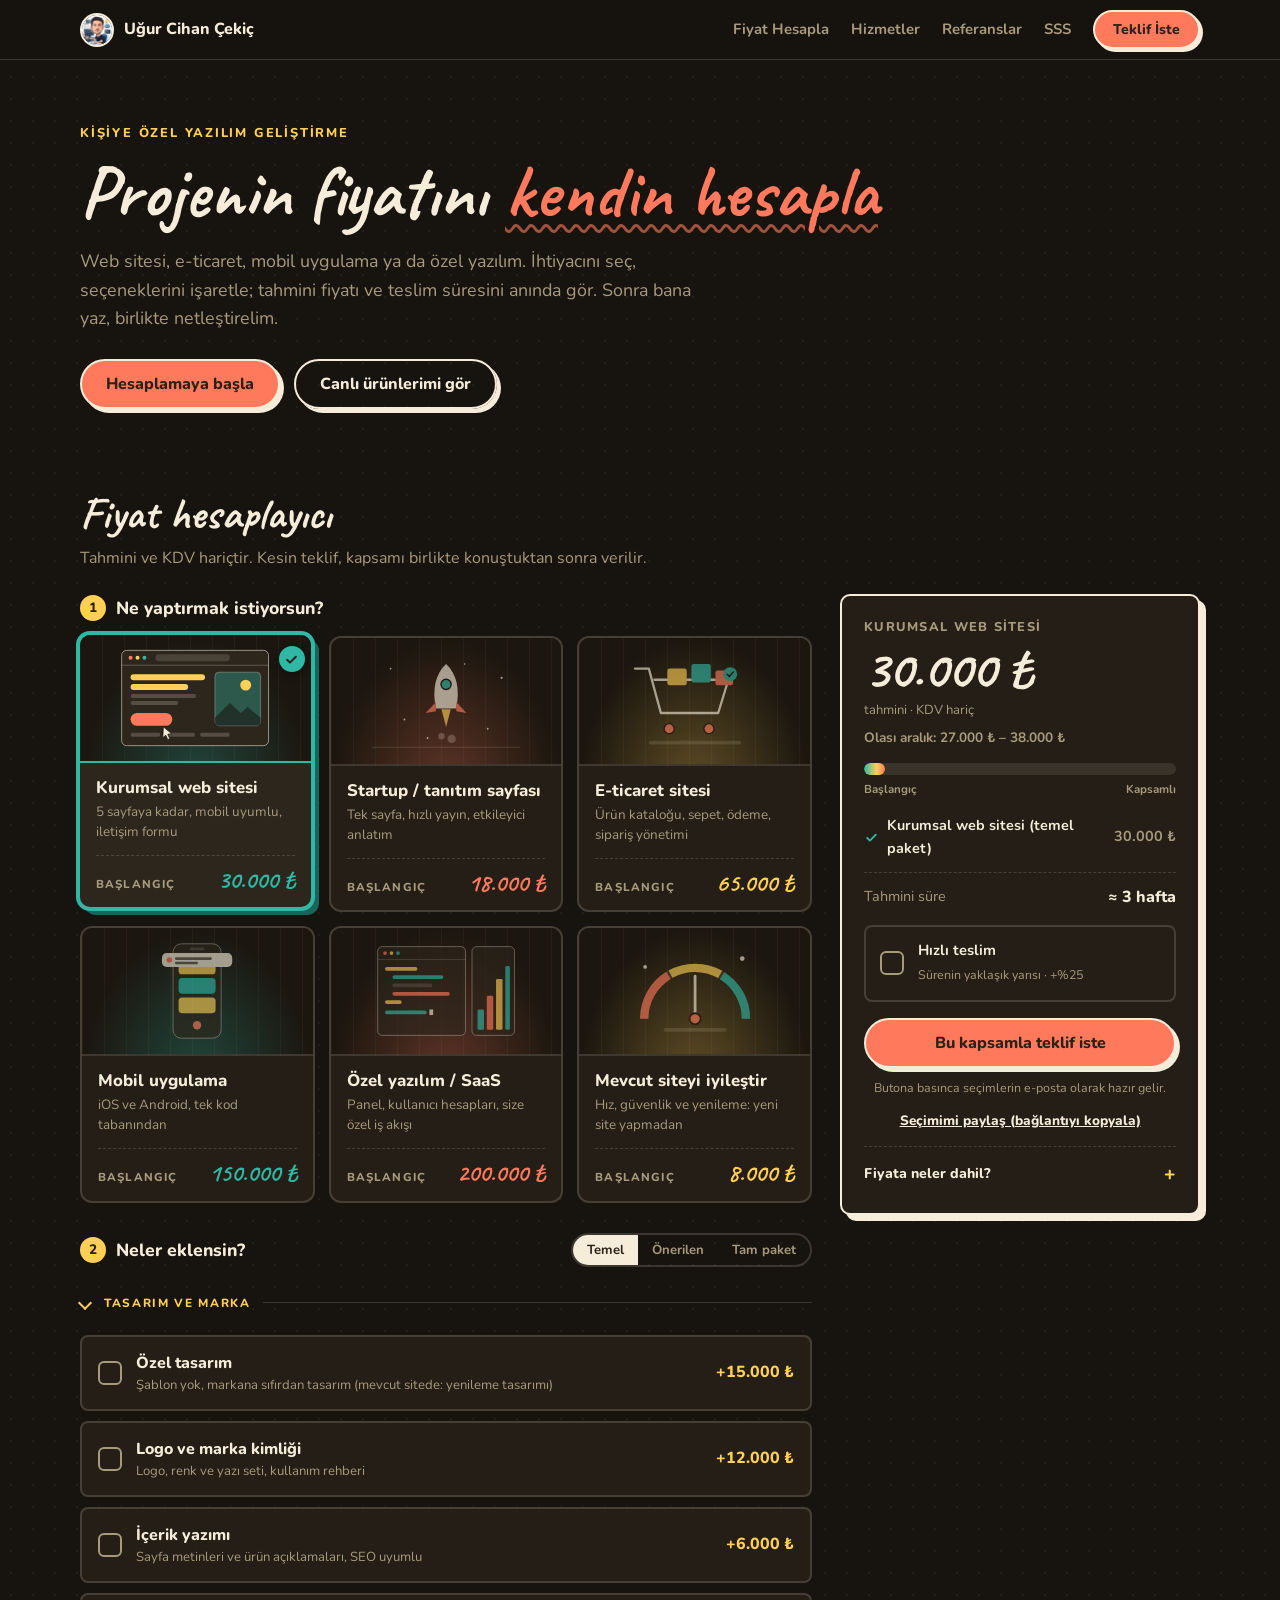
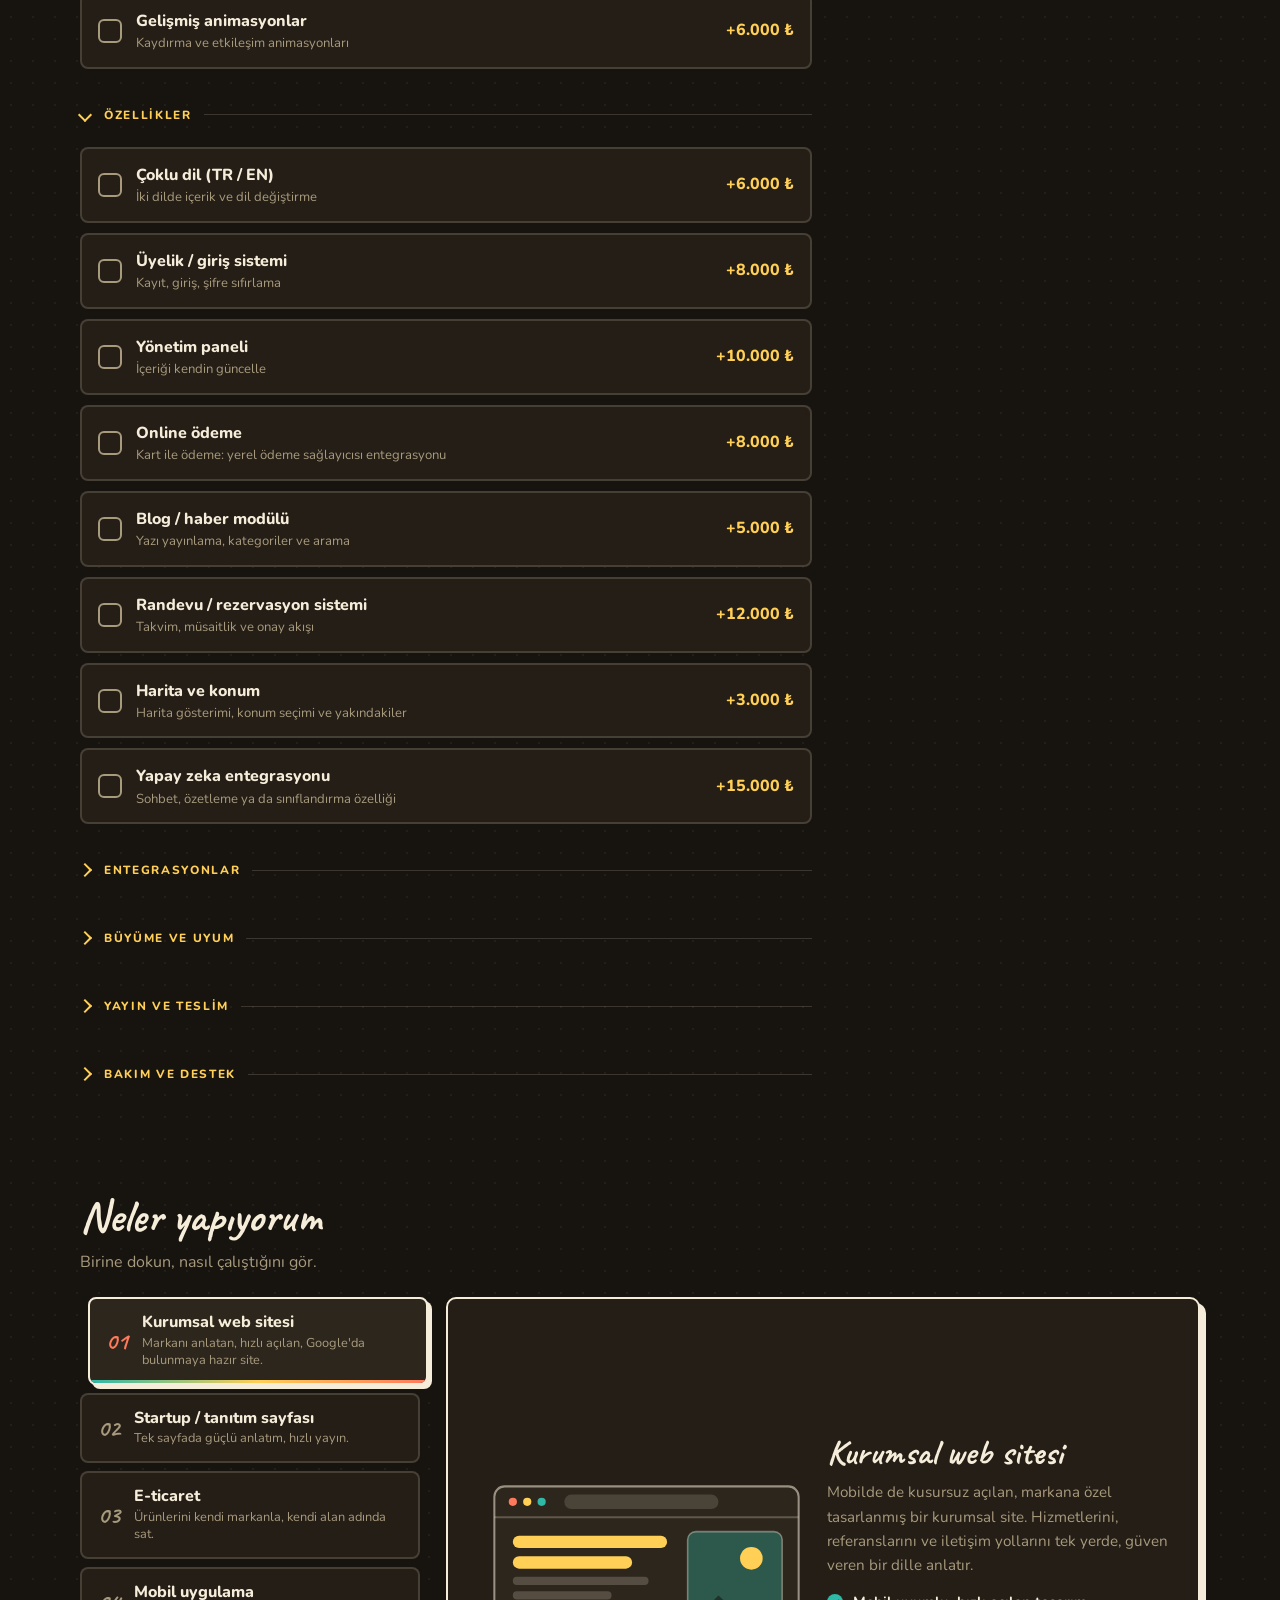
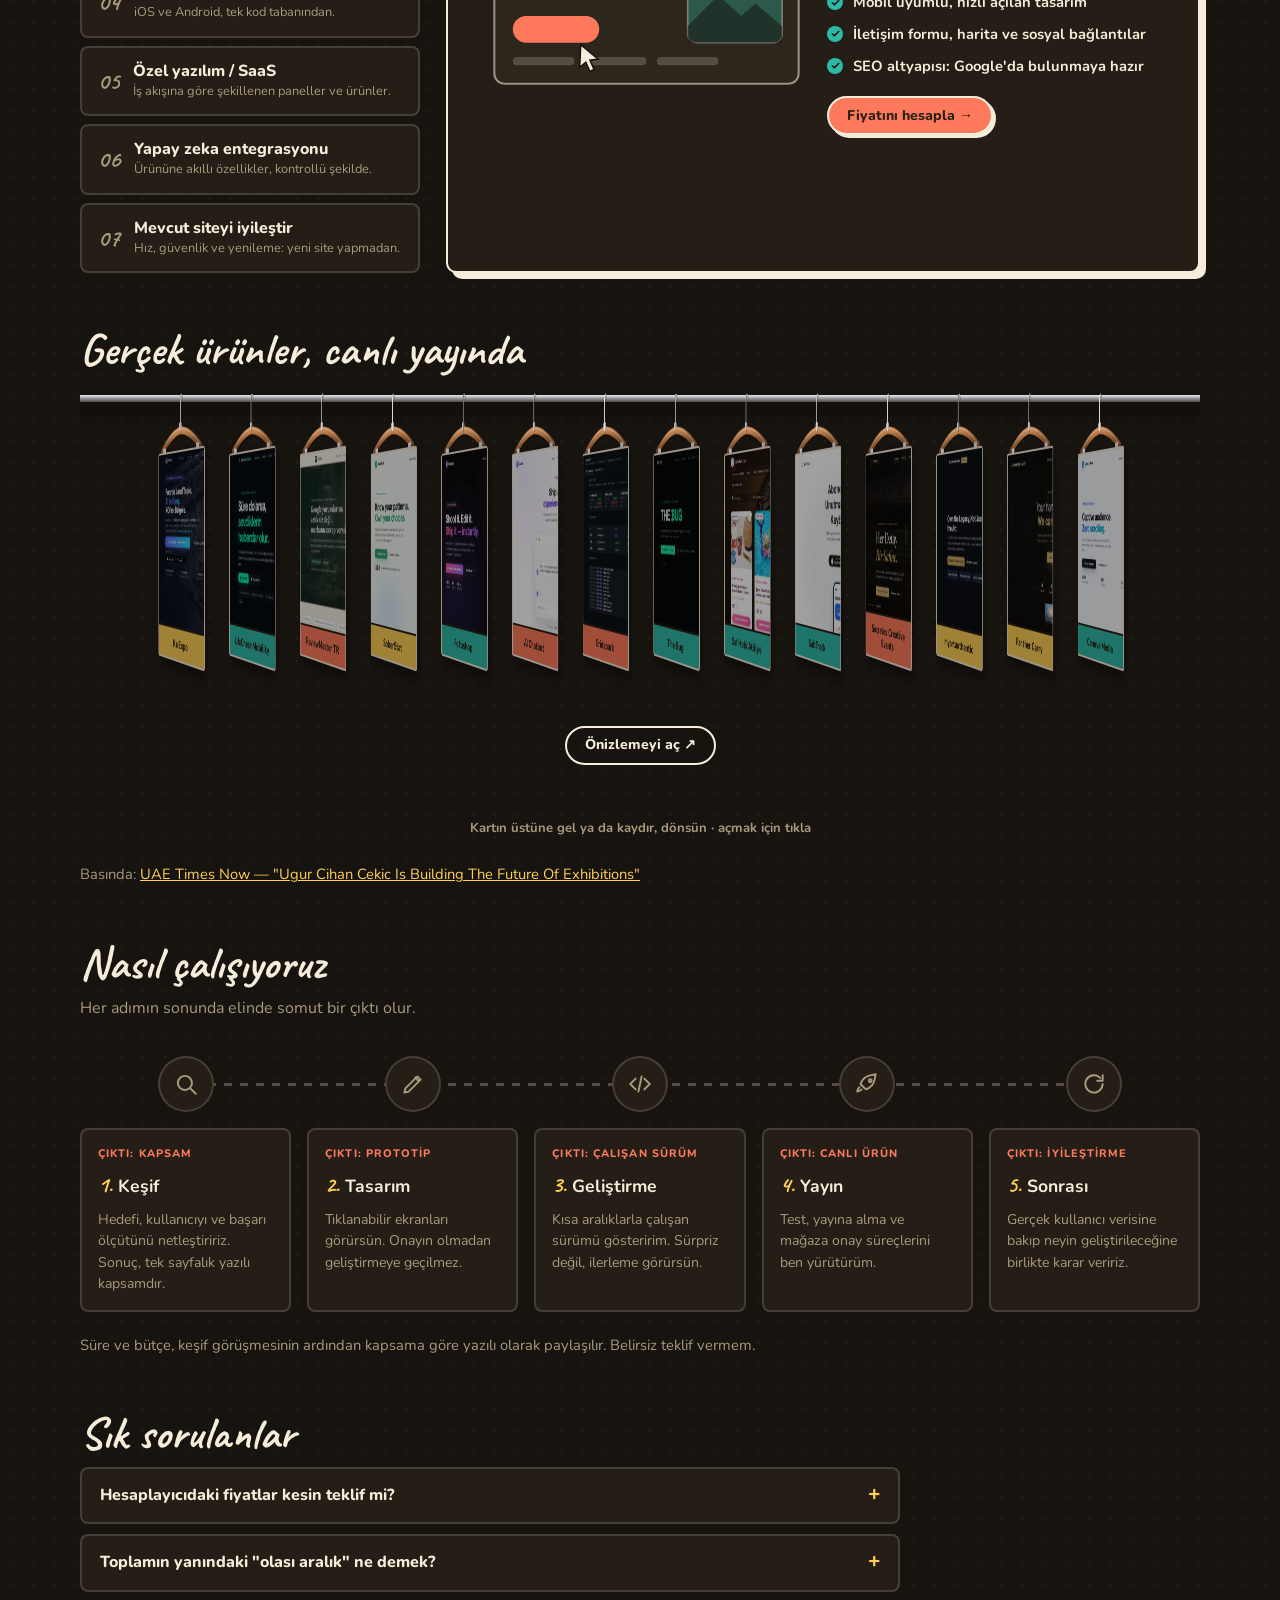
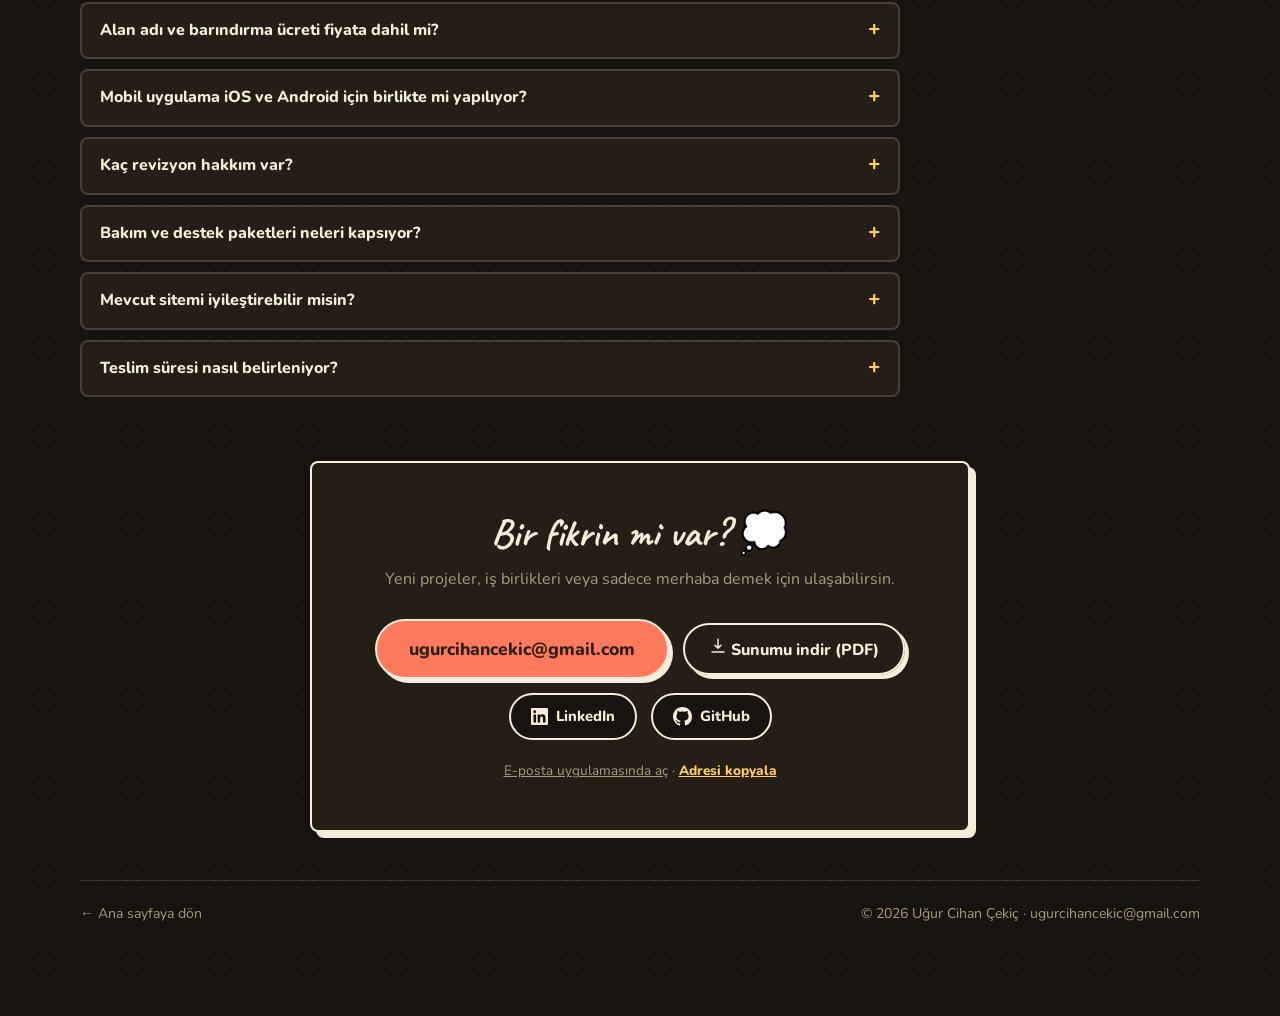
==== commit 36cd839a: "Business calculator: market-checked prices, grouped options, revision and care tiers, generic integr" ====
--- a/business/index.html
+++ b/business/index.html
@@ -41,12 +41,26 @@
       "url": "https://ugurcihancekic.com/business/",
       "name": "Web Sitesi, E-Ticaret ve Mobil Uygulama Fiyatı Hesapla",
       "inLanguage": "tr-TR",
-      "isPartOf": { "@type": "WebSite", "name": "Uğur Cihan Çekiç", "url": "https://ugurcihancekic.com/" },
+      "isPartOf": {
+        "@type": "WebSite",
+        "name": "Uğur Cihan Çekiç",
+        "url": "https://ugurcihancekic.com/"
+      },
       "breadcrumb": {
         "@type": "BreadcrumbList",
         "itemListElement": [
-          { "@type": "ListItem", "position": 1, "name": "Ana sayfa", "item": "https://ugurcihancekic.com/" },
-          { "@type": "ListItem", "position": 2, "name": "Business", "item": "https://ugurcihancekic.com/business/" }
+          {
+            "@type": "ListItem",
+            "position": 1,
+            "name": "Ana sayfa",
+            "item": "https://ugurcihancekic.com/"
+          },
+          {
+            "@type": "ListItem",
+            "position": 2,
+            "name": "Business",
+            "item": "https://ugurcihancekic.com/business/"
+          }
         ]
       }
     },
@@ -57,31 +71,138 @@
       "url": "https://ugurcihancekic.com/business/",
       "image": "https://ugurcihancekic.com/assets/profile.png",
       "email": "ugurcihancekic@gmail.com",
-      "founder": { "@type": "Person", "name": "Uğur Cihan Çekiç", "url": "https://ugurcihancekic.com/" },
-      "sameAs": ["https://github.com/ugurcihan", "https://www.linkedin.com/in/ugurcihanc/"],
+      "founder": {
+        "@type": "Person",
+        "name": "Uğur Cihan Çekiç",
+        "url": "https://ugurcihancekic.com/"
+      },
+      "sameAs": [
+        "https://github.com/ugurcihan",
+        "https://www.linkedin.com/in/ugurcihanc/"
+      ],
       "hasOfferCatalog": {
         "@type": "OfferCatalog",
         "name": "Yazılım geliştirme hizmetleri",
         "itemListElement": [
-          { "@type": "Offer", "itemOffered": { "@type": "Service", "name": "Kurumsal web sitesi geliştirme" } },
-          { "@type": "Offer", "itemOffered": { "@type": "Service", "name": "Startup tanıtım sayfası" } },
-          { "@type": "Offer", "itemOffered": { "@type": "Service", "name": "E-ticaret sitesi geliştirme" } },
-          { "@type": "Offer", "itemOffered": { "@type": "Service", "name": "iOS ve Android mobil uygulama geliştirme" } },
-          { "@type": "Offer", "itemOffered": { "@type": "Service", "name": "Özel yazılım ve SaaS geliştirme" } }
+          {
+            "@type": "Offer",
+            "itemOffered": {
+              "@type": "Service",
+              "name": "Kurumsal web sitesi geliştirme"
+            }
+          },
+          {
+            "@type": "Offer",
+            "itemOffered": {
+              "@type": "Service",
+              "name": "Startup tanıtım sayfası"
+            }
+          },
+          {
+            "@type": "Offer",
+            "itemOffered": {
+              "@type": "Service",
+              "name": "E-ticaret sitesi geliştirme"
+            }
+          },
+          {
+            "@type": "Offer",
+            "itemOffered": {
+              "@type": "Service",
+              "name": "iOS ve Android mobil uygulama geliştirme"
+            }
+          },
+          {
+            "@type": "Offer",
+            "itemOffered": {
+              "@type": "Service",
+              "name": "Özel yazılım ve SaaS geliştirme"
+            }
+          },
+          {
+            "@type": "Offer",
+            "itemOffered": {
+              "@type": "Service",
+              "name": "Web sitesi hız ve performans iyileştirme"
+            }
+          },
+          {
+            "@type": "Offer",
+            "itemOffered": {
+              "@type": "Service",
+              "name": "Web sitesi ve uygulama bakım ve destek"
+            }
+          }
         ]
       }
     },
     {
       "@type": "FAQPage",
       "mainEntity": [
-        { "@type": "Question", "name": "Hesaplayıcıdaki fiyatlar kesin teklif midir?",
-          "acceptedAnswer": { "@type": "Answer", "text": "Hayır. Hesaplayıcı, seçtiğin kapsama göre tahmini bir başlangıç fiyatı ve süre verir. Kesin teklif, projenin kapsamını birlikte netleştirdikten sonra hazırlanır. Fiyatlara KDV dahil değildir." } },
-        { "@type": "Question", "name": "Alan adı ve barındırma ücreti fiyata dahil mi?",
-          "acceptedAnswer": { "@type": "Answer", "text": "Hesaplayıcı yalnızca tasarım ve geliştirme çalışmasını kapsar. Alan adı, barındırma ve mağaza hesabı gibi üçüncü taraf giderleri teklif aşamasında ayrıca netleştirilir." } },
-        { "@type": "Question", "name": "Mobil uygulama iOS ve Android için birlikte mi yapılıyor?",
-          "acceptedAnswer": { "@type": "Answer", "text": "Evet. Mobil uygulama paketi, tek kod tabanından iOS ve Android için geliştirmeyi kapsar. App Store ve Google Play'e yayın adımı ayrı bir seçenek olarak eklenebilir." } },
-        { "@type": "Question", "name": "Teslim süresi nasıl belirleniyor?",
-          "acceptedAnswer": { "@type": "Answer", "text": "Süre, seçtiğin proje tipine ve ek seçeneklere göre hesaplanır. Hızlı teslim seçeneği süreyi kısaltır. Kesin takvim, kapsam netleştikten sonra paylaşılır." } }
+        {
+          "@type": "Question",
+          "name": "Hesaplayıcıdaki fiyatlar kesin teklif mi?",
+          "acceptedAnswer": {
+            "@type": "Answer",
+            "text": "Hayır. Seçtiğin kapsama göre tahmini bir başlangıç fiyatı ve süre verir. Kesin teklif, kapsamı birlikte netleştirdikten sonra hazırlanır. Fiyatlara KDV dahil değildir."
+          }
+        },
+        {
+          "@type": "Question",
+          "name": "Toplamın yanındaki \"olası aralık\" ne demek?",
+          "acceptedAnswer": {
+            "@type": "Answer",
+            "text": "Kapsam netleştikçe fiyatın hangi sınırlar içinde kalabileceğini gösteren genel bir tahmindir. Kesin rakam, teklif aşamasında yazılı olarak paylaşılır."
+          }
+        },
+        {
+          "@type": "Question",
+          "name": "Alan adı ve barındırma ücreti fiyata dahil mi?",
+          "acceptedAnswer": {
+            "@type": "Answer",
+            "text": "Hesaplayıcı yalnızca tasarım ve geliştirme çalışmasını kapsar. Alan adı, barındırma ve mağaza hesabı gibi üçüncü taraf giderleri teklif aşamasında ayrıca netleştirilir."
+          }
+        },
+        {
+          "@type": "Question",
+          "name": "Mobil uygulama iOS ve Android için birlikte mi yapılıyor?",
+          "acceptedAnswer": {
+            "@type": "Answer",
+            "text": "Evet. Mobil uygulama paketi, tek kod tabanından iOS ve Android için geliştirmeyi kapsar. App Store ve Google Play'e yayın adımı ayrı bir seçenek olarak eklenebilir."
+          }
+        },
+        {
+          "@type": "Question",
+          "name": "Kaç revizyon hakkım var?",
+          "acceptedAnswer": {
+            "@type": "Answer",
+            "text": "Standart pakette 2 revizyon turu dahildir; her tur, toplu geri bildirimin ve düzeltmelerin bir seferde yapılmasıdır. Daha fazlası için genişletilmiş (4 tur) ya da sınırsız revizyon seçeneği eklenebilir."
+          }
+        },
+        {
+          "@type": "Question",
+          "name": "Bakım ve destek paketleri neleri kapsıyor?",
+          "acceptedAnswer": {
+            "@type": "Answer",
+            "text": "Standart bakım; güvenlik güncellemeleri, yedekleme ve çalışma takibi ile ayda küçük içerik değişikliklerini içerir. Premium destek, standart bakımın tamamına ek olarak öncelikli yanıt, ayda 2 saate kadar geliştirme ve aylık durum raporu sunar. Aylık tutarlar proje tipine göre hesaplayıcıda görünür."
+          }
+        },
+        {
+          "@type": "Question",
+          "name": "Mevcut sitemi iyileştirebilir misin?",
+          "acceptedAnswer": {
+            "@type": "Answer",
+            "text": "Evet. \"Mevcut siteyi iyileştir\" seçeneği; hız (Core Web Vitals), güvenlik, yedekleme ve yenileme işlerini yeni site yapmadan kapsar."
+          }
+        },
+        {
+          "@type": "Question",
+          "name": "Teslim süresi nasıl belirleniyor?",
+          "acceptedAnswer": {
+            "@type": "Answer",
+            "text": "Süre, seçtiğin proje tipine ve ek seçeneklere göre hesaplanır. Hızlı teslim seçeneği süreyi kısaltır. Kesin takvim, kapsam netleştikten sonra paylaşılır."
+          }
+        }
       ]
     }
   ]
@@ -148,6 +269,7 @@
           <p class="bz-sum-type" id="bzSumType">—</p>
           <p class="bz-total" aria-live="polite"><span id="bzTotal">0</span></p>
           <p class="bz-total-note">tahmini · KDV hariç</p>
+          <p class="bz-range" id="bzRange"></p>
 
           <div class="bz-bar" aria-hidden="true">
             <div class="bz-bar-fill" id="bzBar"></div>
@@ -170,6 +292,17 @@
 
           <a class="bz-btn bz-btn-block" id="bzCta" href="mailto:ugurcihancekic@gmail.com">Bu kapsamla teklif iste</a>
           <p class="bz-fine">Butona basınca seçimlerin e-posta olarak hazır gelir.</p>
+          <button type="button" class="bz-linkbtn bz-share" id="bzShare">Seçimimi paylaş (bağlantıyı kopyala)</button>
+          <details class="bz-incl">
+            <summary>Fiyata neler dahil?</summary>
+            <ul>
+              <li class="yes">Seçtiğin kapsamda tasarım, geliştirme ve test</li>
+              <li class="yes">Yayına alma desteği</li>
+              <li class="no">KDV</li>
+              <li class="no">Alan adı, barındırma ve mağaza hesabı ücretleri</li>
+              <li class="no">Üçüncü taraf abonelikleri ve ödeme komisyonları (CRM, ödeme sağlayıcı vb.)</li>
+            </ul>
+          </details>
         </div>
       </aside>
     </div>
@@ -186,6 +319,7 @@
         <li><button type="button" role="tab" id="svcTab3" aria-controls="svcPanel3" aria-selected="false" tabindex="-1" data-i="3"><span class="svc-no">04</span><span class="svc-txt"><b>Mobil uygulama</b><small>iOS ve Android, tek kod tabanından.</small></span><span class="svc-prog" aria-hidden="true"></span></button></li>
         <li><button type="button" role="tab" id="svcTab4" aria-controls="svcPanel4" aria-selected="false" tabindex="-1" data-i="4"><span class="svc-no">05</span><span class="svc-txt"><b>Özel yazılım / SaaS</b><small>İş akışına göre şekillenen paneller ve ürünler.</small></span><span class="svc-prog" aria-hidden="true"></span></button></li>
         <li><button type="button" role="tab" id="svcTab5" aria-controls="svcPanel5" aria-selected="false" tabindex="-1" data-i="5"><span class="svc-no">06</span><span class="svc-txt"><b>Yapay zeka entegrasyonu</b><small>Ürününe akıllı özellikler, kontrollü şekilde.</small></span><span class="svc-prog" aria-hidden="true"></span></button></li>
+              <li><button type="button" role="tab" id="svcTab6" aria-controls="svcPanel6" aria-selected="false" tabindex="-1" data-i="6"><span class="svc-no">07</span><span class="svc-txt"><b>Mevcut siteyi iyileştir</b><small>Hız, güvenlik ve yenileme: yeni site yapmadan.</small></span><span class="svc-prog" aria-hidden="true"></span></button></li>
       </ul>
       <div class="svc-stage">
         <div class="svc-panel" role="tabpanel" id="svcPanel0" aria-labelledby="svcTab0" data-i="0">
@@ -251,6 +385,15 @@
             <p>Mevcut ürününe sohbet, özetleme, sınıflandırma ya da öneri gibi yapay zeka özellikleri eklerim. Maliyeti ve doğruluğu kontrol altında tutan, sade bir entegrasyon.</p>
             <ul class="svc-list"><li>Sohbet ve metin özetleme</li><li>Sınıflandırma ve öneri</li><li>Mevcut ürüne güvenli entegrasyon</li></ul>
             <button type="button" class="bz-btn bz-btn-sm svc-cta" data-type="yazilim" data-add="ai">Fiyatını hesapla →</button>
+          </div>
+        </div>
+              <div class="svc-panel" role="tabpanel" id="svcPanel6" aria-labelledby="svcTab6" data-i="6" hidden>
+          <div class="svc-art"><svg viewBox="0 0 320 220" class="art" aria-hidden="true"><path d="M50 170a110 110 0 0 1 220 0" class="a-gtrack"/><path d="M50 170a110 110 0 0 1 220 0" class="a-gseg" style="stroke:#ff7a5c;stroke-dasharray:112 400"/><path d="M50 170a110 110 0 0 1 220 0" class="a-gseg" style="stroke:#ffcf56;stroke-dasharray:0 117 112 400"/><path d="M50 170a110 110 0 0 1 220 0" class="a-gseg" style="stroke:#2fb8a6;stroke-dasharray:0 234 112 400"/><g class="a-needle"><path d="M160 170L160 78" class="a-nline"/></g><circle cx="160" cy="170" r="12" class="a-hub"/><rect x="92" y="190" width="136" height="8" rx="4" class="a-dim"/><circle cx="262" cy="40" r="5" class="a-tw" style="--d:.3s"/><circle cx="52" cy="58" r="4" class="a-tw" style="--d:.9s"/></svg></div>
+          <div class="svc-body">
+            <h3>Mevcut siteyi iyileştir</h3>
+            <p>Siten yavaş, eski ya da güvensiz mi? Sıfırdan yapmadan hız (Core Web Vitals), güvenlik, yedekleme ve görünüm tarafında iyileştiririm.</p>
+            <ul class="svc-list"><li>Hız ve Core Web Vitals</li><li>Güvenlik ve yedekleme</li><li>Yenileme tasarımı ve içerik</li></ul>
+            <button type="button" class="bz-btn bz-btn-sm svc-cta" data-type="iyilestir" data-add="perf">Fiyatını hesapla →</button>
           </div>
         </div>
       </div>
@@ -297,8 +440,12 @@
     <h2 id="sss-baslik" class="bz-h2">Sık sorulanlar</h2>
     <div class="bz-faq">
       <details><summary>Hesaplayıcıdaki fiyatlar kesin teklif mi?</summary><p>Hayır. Seçtiğin kapsama göre tahmini bir başlangıç fiyatı ve süre verir. Kesin teklif, kapsamı birlikte netleştirdikten sonra hazırlanır. Fiyatlara KDV dahil değildir.</p></details>
+      <details><summary>Toplamın yanındaki "olası aralık" ne demek?</summary><p>Kapsam netleştikçe fiyatın hangi sınırlar içinde kalabileceğini gösteren genel bir tahmindir. Kesin rakam, teklif aşamasında yazılı olarak paylaşılır.</p></details>
       <details><summary>Alan adı ve barındırma ücreti fiyata dahil mi?</summary><p>Hesaplayıcı yalnızca tasarım ve geliştirme çalışmasını kapsar. Alan adı, barındırma ve mağaza hesabı gibi üçüncü taraf giderleri teklif aşamasında ayrıca netleştirilir.</p></details>
       <details><summary>Mobil uygulama iOS ve Android için birlikte mi yapılıyor?</summary><p>Evet. Mobil uygulama paketi, tek kod tabanından iOS ve Android için geliştirmeyi kapsar. App Store ve Google Play'e yayın adımı ayrı bir seçenek olarak eklenebilir.</p></details>
+      <details><summary>Kaç revizyon hakkım var?</summary><p>Standart pakette 2 revizyon turu dahildir; her tur, toplu geri bildirimin ve düzeltmelerin bir seferde yapılmasıdır. Daha fazlası için genişletilmiş (4 tur) ya da sınırsız revizyon seçeneği eklenebilir.</p></details>
+      <details><summary>Bakım ve destek paketleri neleri kapsıyor?</summary><p>Standart bakım; güvenlik güncellemeleri, yedekleme ve çalışma takibi ile ayda küçük içerik değişikliklerini içerir. Premium destek, standart bakımın tamamına ek olarak öncelikli yanıt, ayda 2 saate kadar geliştirme ve aylık durum raporu sunar. Aylık tutarlar proje tipine göre hesaplayıcıda görünür.</p></details>
+      <details><summary>Mevcut sitemi iyileştirebilir misin?</summary><p>Evet. "Mevcut siteyi iyileştir" seçeneği; hız (Core Web Vitals), güvenlik, yedekleme ve yenileme işlerini yeni site yapmadan kapsar.</p></details>
       <details><summary>Teslim süresi nasıl belirleniyor?</summary><p>Süre, seçtiğin proje tipine ve ek seçeneklere göre hesaplanır. Hızlı teslim seçeneği süreyi kısaltır. Kesin takvim, kapsam netleştikten sonra paylaşılır.</p></details>
     </div>
   </section>
--- a/business/business.css
+++ b/business/business.css
@@ -72,22 +72,6 @@
 .bz-presets button:hover { background: var(--surface-2); color: var(--ink); }
 .bz-presets button.on { background: var(--ink); color: var(--ink-dark); }
 
-.bz-types { display: grid; grid-template-columns: repeat(auto-fit, minmax(190px, 1fr)); gap: 12px; }
-.bz-type { position: relative; display: block; cursor: pointer; }
-.bz-type input { position: absolute; opacity: 0; inset: 0; width: 100%; height: 100%; margin: 0; cursor: pointer; }
-.bz-type-body { display: block; height: 100%; padding: 16px; border: 2px solid var(--line); border-radius: 8px; background: var(--surface); transition: transform .18s, border-color .18s, background .18s, box-shadow .18s; }
-.bz-type:hover .bz-type-body { transform: translateY(-3px); border-color: rgba(245, 236, 217, 0.5); }
-.bz-type input:focus-visible + .bz-type-body { outline: 3px solid var(--yellow); outline-offset: 3px; }
-.bz-type input:checked + .bz-type-body { border-color: var(--ink); background: var(--surface-2); box-shadow: 4px 4px 0 var(--ink); transform: translate(-2px, -2px); }
-.bz-type-ico { display: block; width: 30px; height: 30px; margin-bottom: 10px; }
-.bz-type-ico svg { width: 100%; height: 100%; fill: none; stroke: var(--teal); stroke-width: 1.6; stroke-linecap: round; stroke-linejoin: round; transition: stroke .18s; }
-.bz-type input:checked + .bz-type-body .bz-type-ico svg { stroke: var(--yellow); }
-.bz-type-name { display: block; font-weight: 800; line-height: 1.25; }
-.bz-type-desc { display: block; margin-top: 4px; color: var(--dim); font-size: 0.85rem; line-height: 1.4; }
-.bz-type-from { display: block; margin-top: 10px; font: 800 0.8rem var(--sans); color: var(--yellow); }
-.bz-tick { position: absolute; top: 10px; right: 10px; width: 22px; height: 22px; border-radius: 50%; background: var(--yellow); display: grid; place-items: center; transform: scale(0); transition: transform .22s cubic-bezier(.3, 1.6, .5, 1); pointer-events: none; }
-.bz-tick svg { width: 14px; height: 14px; fill: none; stroke: var(--ink-dark); stroke-width: 3; stroke-linecap: round; stroke-linejoin: round; }
-.bz-type input:checked ~ .bz-tick { transform: scale(1); }
 
 .bz-opts { display: grid; gap: 10px; }
 .bz-opt, .bz-rush { position: relative; display: flex; align-items: center; gap: 14px; padding: 14px 16px; border: 2px solid var(--line); border-radius: 8px; background: var(--surface); cursor: pointer; transition: border-color .18s, background .18s, transform .18s; }
@@ -374,3 +358,68 @@
   .art *, .svc-panel, .svc-prog { animation: none !important; }
   .flow::after { transition: none; }
 }
+
+
+/* ===================== PROJE TİPİ KARTLARI ===================== */
+.bz-types { display: grid; grid-template-columns: repeat(6, minmax(0, 1fr)); gap: 14px; }
+.bz-type { position: relative; display: block; cursor: pointer; grid-column: span 2; }
+.bz-type input { position: absolute; opacity: 0; inset: 0; width: 100%; height: 100%; margin: 0; cursor: pointer; z-index: 2; }
+.bz-type-body { position: relative; display: flex; flex-direction: column; height: 100%; overflow: hidden; border: 2px solid var(--line); border-radius: 12px; background: var(--surface); transition: transform .22s cubic-bezier(.3, 1.4, .5, 1), border-color .2s, box-shadow .2s, background .2s; }
+.bz-type:hover .bz-type-body { transform: translateY(-5px); border-color: color-mix(in srgb, var(--ac) 70%, var(--ink)); box-shadow: 0 12px 28px -14px color-mix(in srgb, var(--ac) 60%, transparent); }
+.bz-type input:focus-visible + .bz-type-body { outline: 3px solid var(--yellow); outline-offset: 3px; }
+.bz-type input:checked + .bz-type-body { border-color: var(--ac); background: var(--surface-2); box-shadow: 0 0 0 2px var(--ac), 6px 6px 0 color-mix(in srgb, var(--ac) 55%, #000); transform: translate(-2px, -3px); }
+.bz-type-art { position: relative; display: block; height: 128px; padding: 10px 14px; overflow: hidden; border-bottom: 2px solid var(--line);
+  background: radial-gradient(ellipse at 50% 120%, color-mix(in srgb, var(--ac) 30%, transparent), transparent 70%), repeating-linear-gradient(90deg, rgba(245, 236, 217, 0.04) 0 1px, transparent 1px 22px), #1b160f; transition: border-color .2s; }
+.bz-type input:checked + .bz-type-body .bz-type-art { border-bottom-color: var(--ac); }
+.bz-type-art .art { height: 100%; width: auto; margin: 0 auto; opacity: 0.62; transform: scale(0.96); transition: opacity .25s, transform .3s; }
+.bz-type:hover .bz-type-art .art, .bz-type input:checked + .bz-type-body .bz-type-art .art { opacity: 1; transform: scale(1.03); }
+.bz-type-fallback { width: 44px; height: 44px; fill: none; stroke: var(--ac); stroke-width: 1.6; stroke-linecap: round; stroke-linejoin: round; margin: 30px auto 0; display: block; }
+.bz-type-info { display: block; padding: 14px 16px 0; flex: 1; }
+.bz-type-name { display: block; font-weight: 800; font-size: 1.05rem; line-height: 1.25; }
+.bz-type-desc { display: block; margin-top: 4px; color: var(--dim); font-size: 0.84rem; line-height: 1.45; }
+.bz-type-price { display: flex; align-items: baseline; justify-content: space-between; gap: 8px; margin: 14px 16px 14px; padding-top: 12px; border-top: 1px dashed var(--line); }
+.bz-type-price small { color: var(--dim); font-size: 0.72rem; font-weight: 800; letter-spacing: 0.1em; text-transform: uppercase; }
+.bz-type-price b { font: 700 1.55rem/1 var(--hand); color: var(--ac); font-variant-numeric: tabular-nums; }
+.bz-tick { position: absolute; top: 10px; right: 10px; z-index: 3; width: 26px; height: 26px; border-radius: 50%; background: var(--ac); display: grid; place-items: center; transform: scale(0) rotate(-90deg); transition: transform .3s cubic-bezier(.3, 1.7, .5, 1); pointer-events: none; box-shadow: 0 2px 8px rgba(0, 0, 0, 0.4); }
+.bz-tick svg { width: 15px; height: 15px; fill: none; stroke: var(--ink-dark); stroke-width: 3.2; stroke-linecap: round; stroke-linejoin: round; }
+.bz-type input:checked ~ .bz-tick { transform: scale(1) rotate(0); }
+@media (max-width: 1100px) and (min-width: 921px) { .bz-types { grid-template-columns: repeat(2, minmax(0, 1fr)); } .bz-type { grid-column: auto; } }
+@media (max-width: 640px) { .bz-types { grid-template-columns: 1fr; } .bz-type { grid-column: auto; } .bz-type-art { height: 112px; } }
+@media (prefers-reduced-motion: reduce) { .bz-type-art .art { transition: none; } }
+
+
+/* ===================== HESAPLAYICI: gruplar, kademeler, aralık, paylaşım ===================== */
+.bz-grp-wrap { margin-bottom: 14px; }
+.bz-grp-wrap > .bz-opt, .bz-grp-wrap > .bz-tier-title { margin-top: 10px; }
+.bz-grp { cursor: pointer; list-style: none; min-height: 44px; display: flex; align-items: center; gap: 12px; margin: 0; font: 800 0.74rem var(--sans); letter-spacing: 0.14em; text-transform: uppercase; color: var(--yellow); }
+.bz-grp::after { content: ""; flex: 1; height: 1px; background: var(--line); }
+.bz-tier-title { margin: 8px 0 0; font: 800 0.9rem var(--sans); color: var(--ink); }
+.bz-opt.radio .bz-box { border-radius: 50%; }
+.bz-opt.radio:has(input:checked) .bz-opt-price { color: var(--teal); }
+.bz-range { margin: -8px 0 14px; color: var(--dim); font-size: 0.85rem; font-weight: 700; font-variant-numeric: tabular-nums; }
+.bz-share { display: block; margin: 12px auto 0; font-size: 0.85rem; color: var(--ink); }
+.bz-incl { margin-top: 14px; border-top: 1px dashed var(--line); padding-top: 12px; }
+.bz-incl summary { cursor: pointer; font-weight: 800; font-size: 0.88rem; list-style: none; display: flex; justify-content: space-between; min-height: 32px; align-items: center; }
+.bz-incl summary::-webkit-details-marker { display: none; }
+.bz-incl summary::after { content: "+"; color: var(--yellow); font-size: 1.2rem; transition: transform .2s; } .bz-incl[open] summary::after { transform: rotate(45deg); }
+.bz-incl ul { list-style: none; display: grid; gap: 6px; margin-top: 8px; font-size: 0.84rem; color: var(--dim); }
+.bz-incl li { position: relative; padding-left: 22px; }
+.bz-incl li::before { position: absolute; left: 0; top: 0; font-weight: 800; }
+.bz-incl li.yes::before { content: "✓"; color: var(--teal); } .bz-incl li.no::before { content: "–"; color: var(--coral); }
+
+/* hız göstergesi çizimi */
+.a-gtrack { fill: none; stroke: rgba(245, 236, 217, 0.14); stroke-width: 18; stroke-linecap: butt; }
+.a-gseg { fill: none; stroke-width: 18; stroke-linecap: butt; }
+.a-nline { stroke: #f5ecd9; stroke-width: 6; stroke-linecap: round; fill: none; }
+.a-hub { fill: #ff7a5c; stroke: #17130f; stroke-width: 4; }
+.a-needle { transform-origin: 160px 170px; animation: aNeedle 3.6s ease-in-out infinite; }
+@keyframes aNeedle { 0%, 8% { transform: rotate(-72deg); } 45%, 80% { transform: rotate(62deg); } 100% { transform: rotate(-72deg); } }
+@media (prefers-reduced-motion: reduce) { .a-needle { animation: none; transform: rotate(50deg); } }
+
+.bz-grp::-webkit-details-marker { display: none; }
+.bz-grp::before { content: ""; width: 8px; height: 8px; border-right: 2px solid var(--yellow); border-bottom: 2px solid var(--yellow); transform: rotate(-45deg); transition: transform .2s; flex: none; margin-right: 2px; }
+.bz-grp-wrap[open] > .bz-grp::before { transform: rotate(45deg); }
+.bz-grp .bz-count { order: 3; font-style: normal; font-weight: 800; font-size: 0.72rem; letter-spacing: 0.04em; text-transform: none; color: var(--ink); background: var(--teal); color: var(--ink-dark); padding: 2px 9px; border-radius: 999px; }
+.bz-grp .bz-count:empty { display: none; }
+.bz-grp::after { order: 2; }
+.bz-grp:hover { color: var(--ink); }
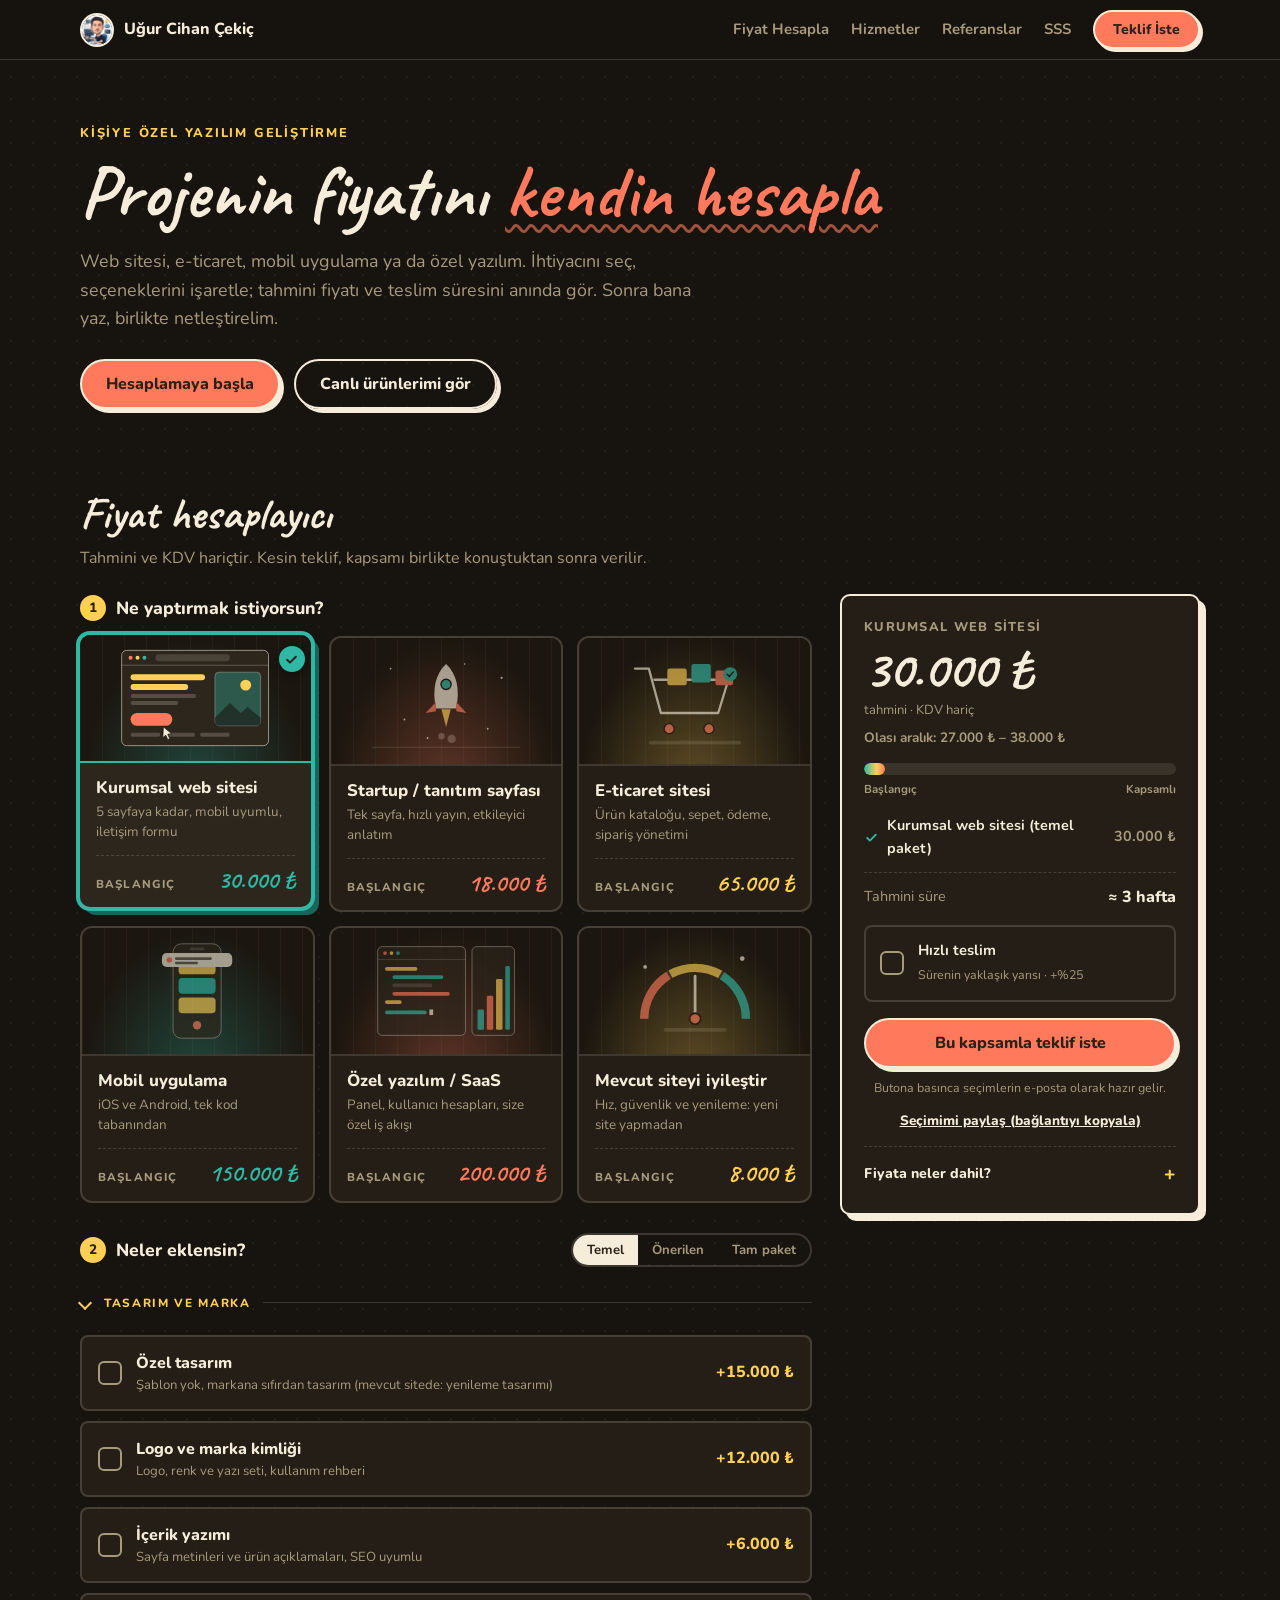
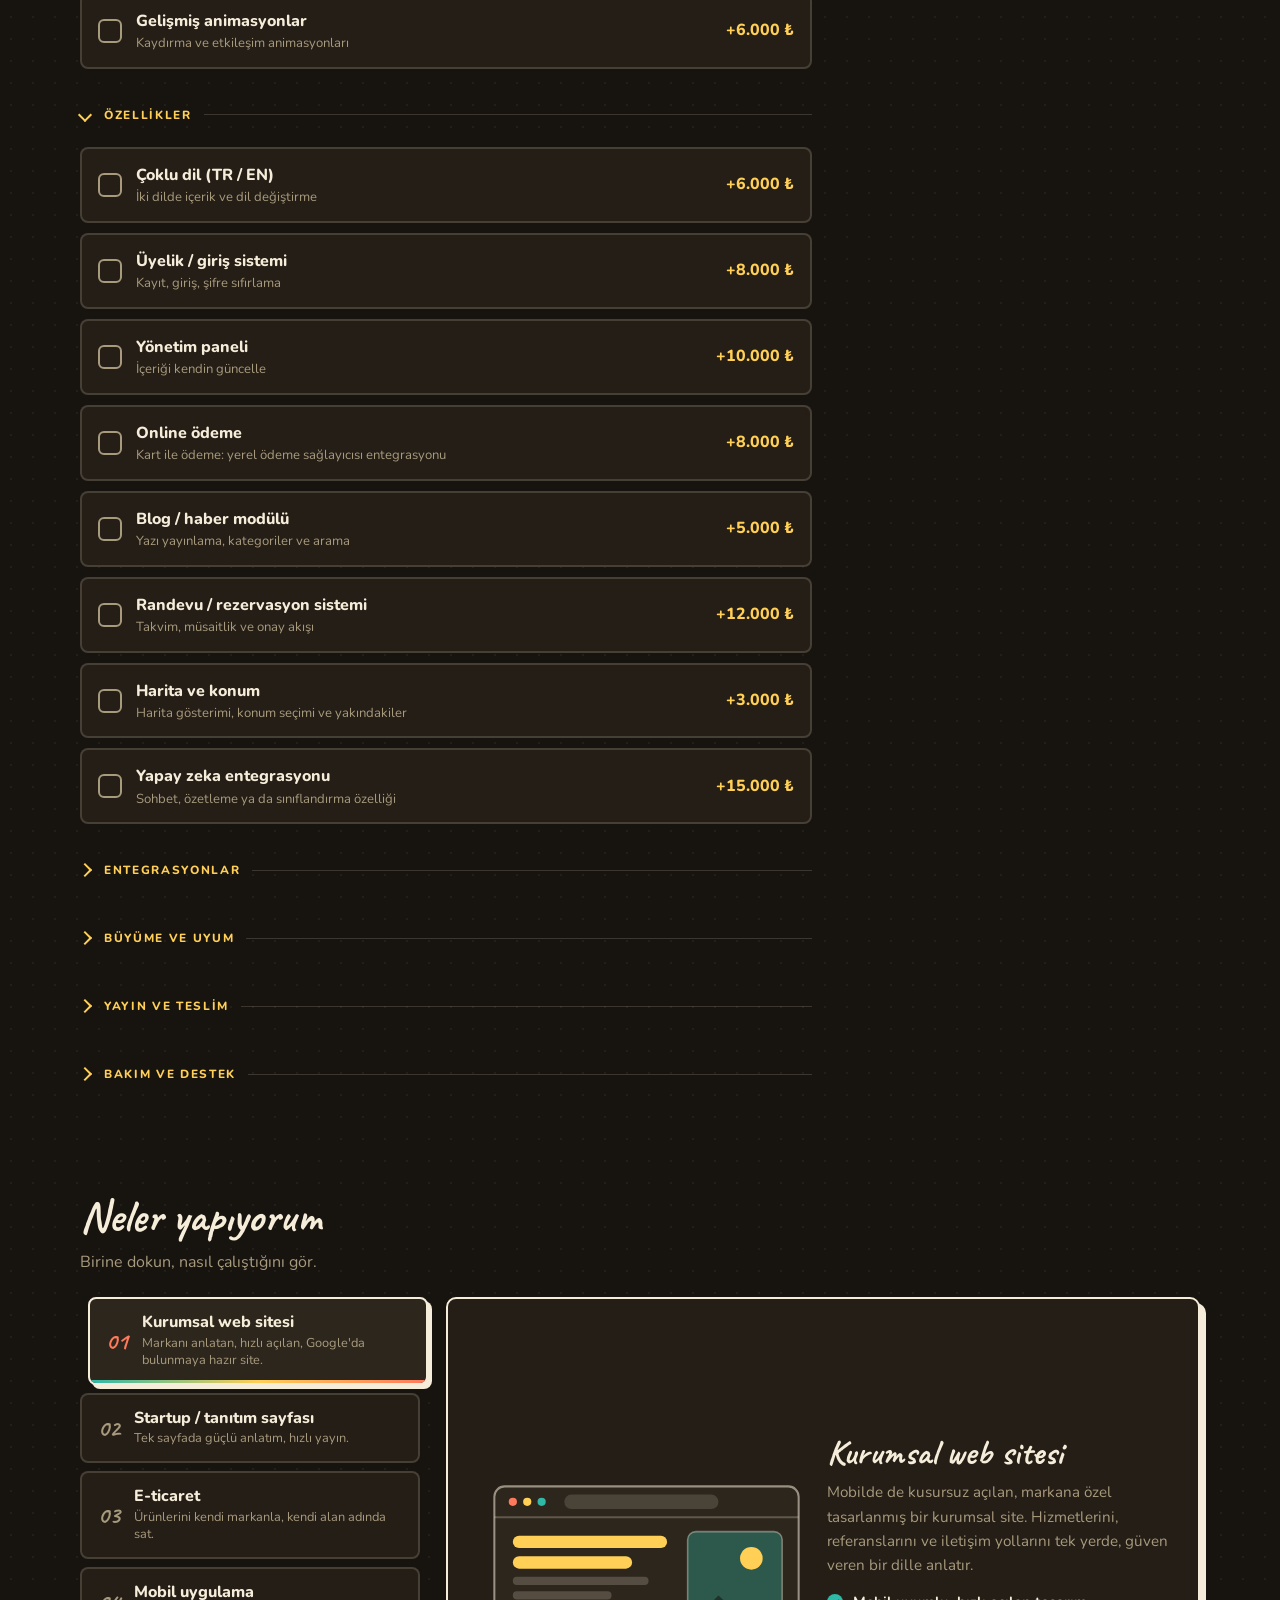
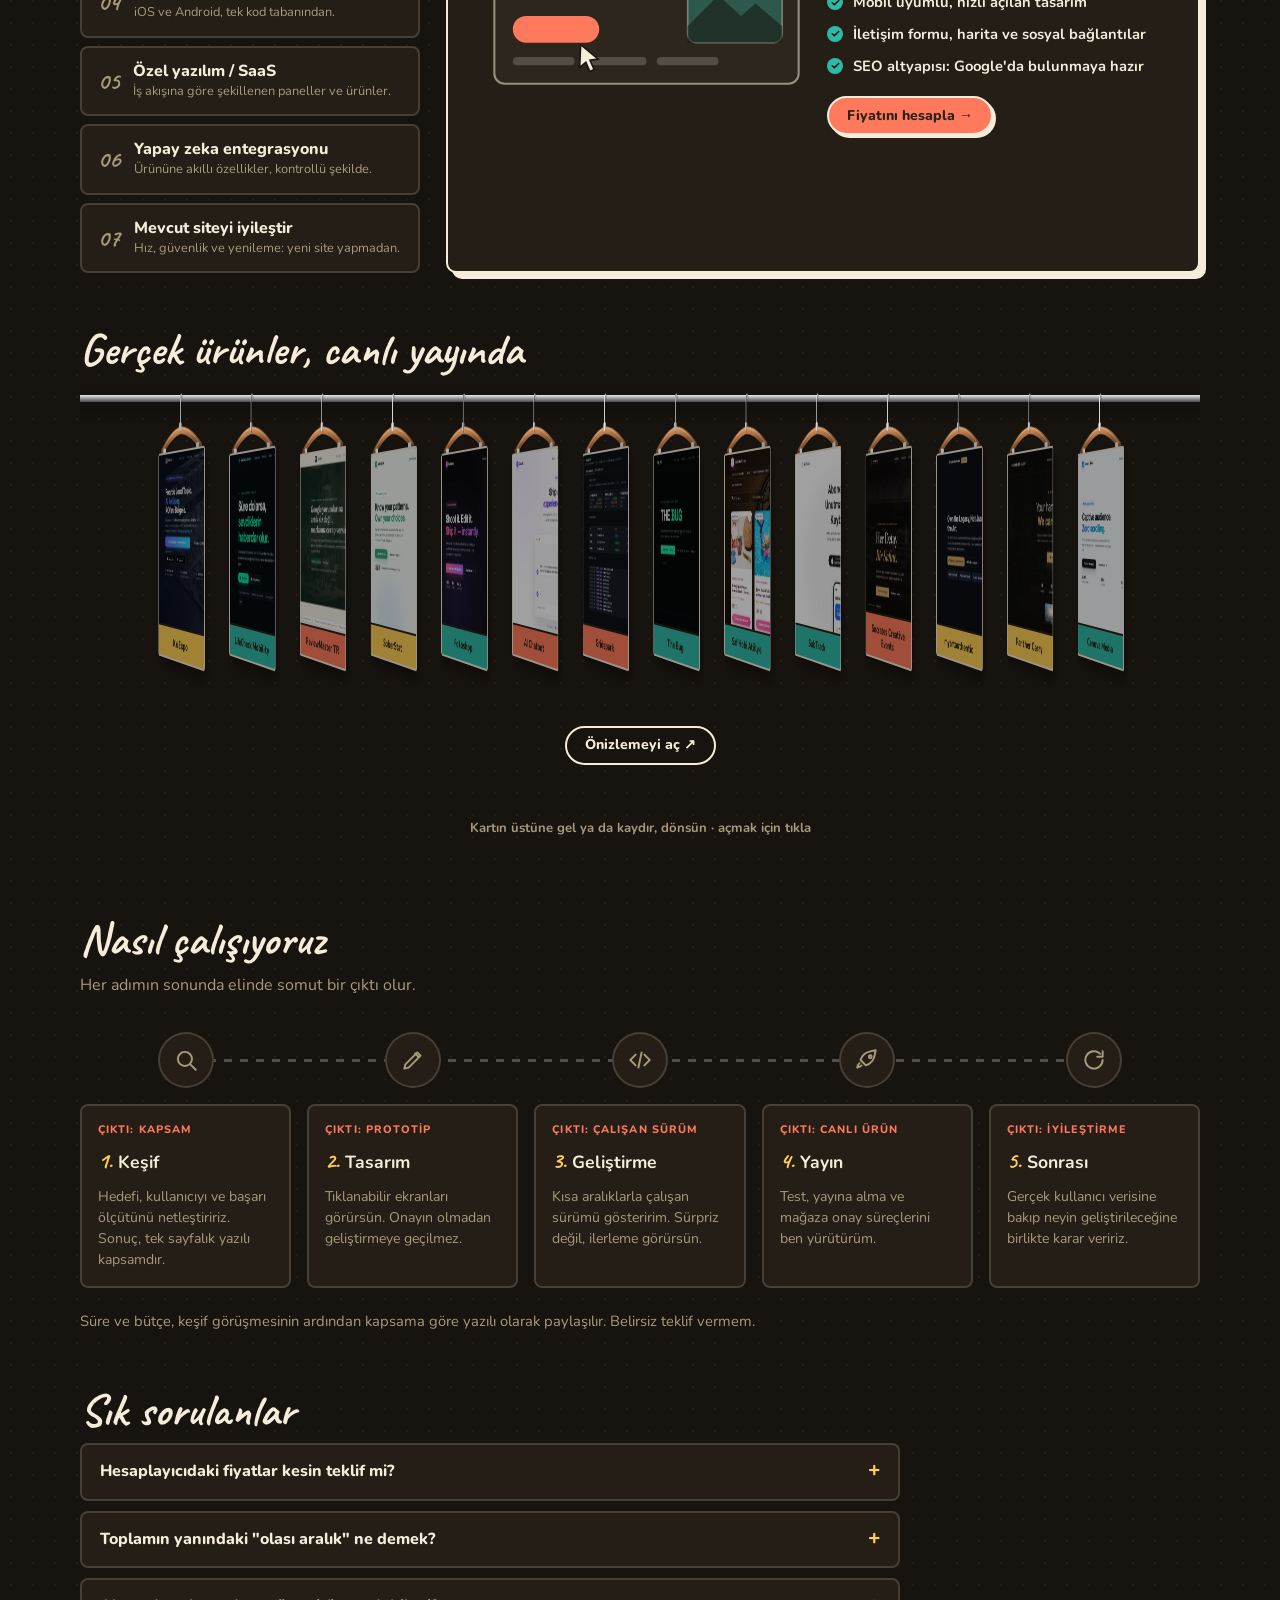
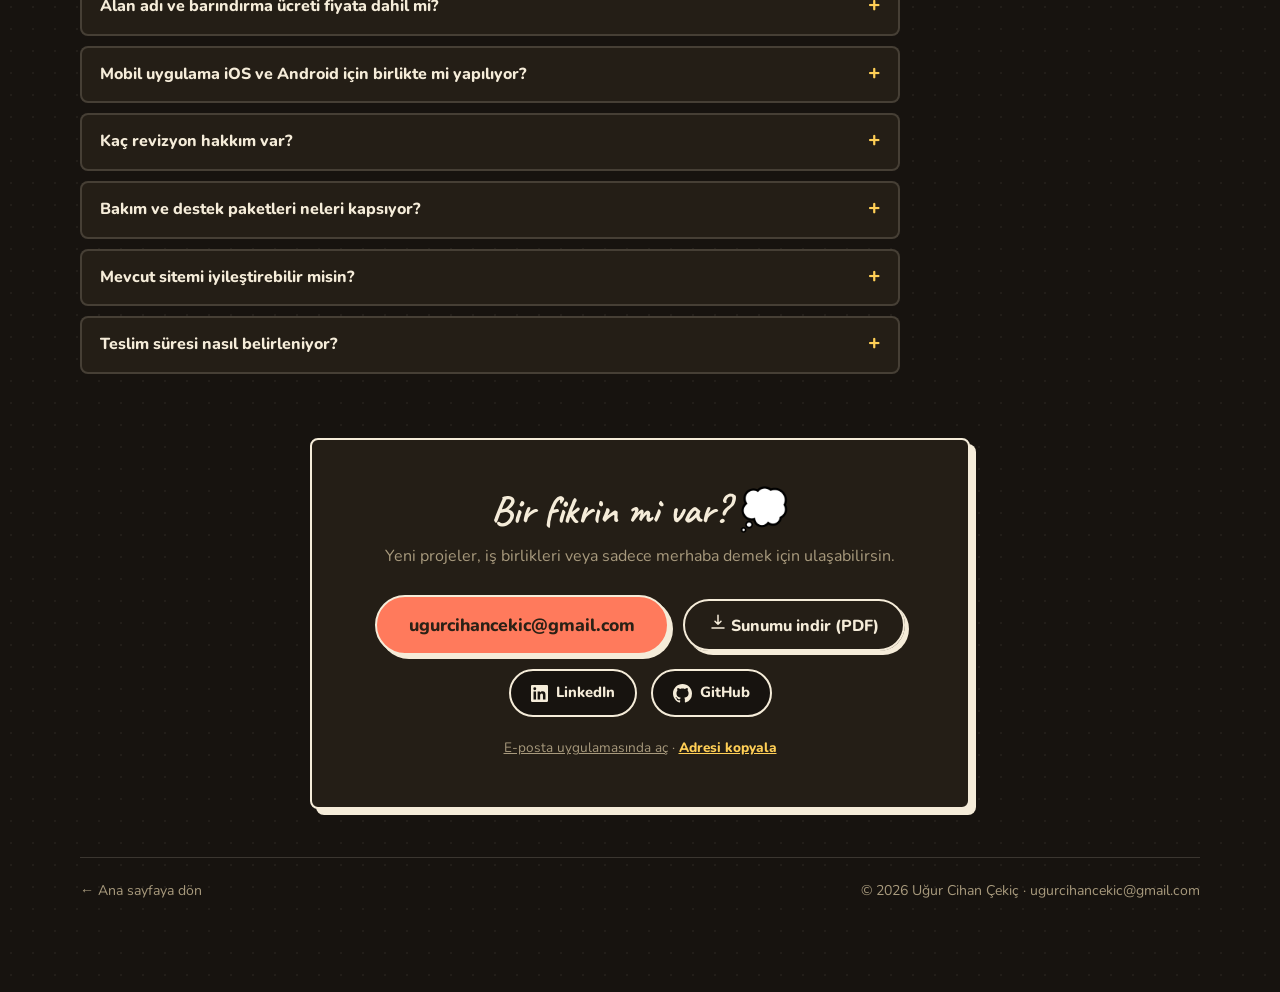
==== commit 72b3c40a: "Business: remove press line under the product gallery Co-Authored-By: Claude Sonnet 5.5 <noreply@ant" ====
--- a/business/index.html
+++ b/business/index.html
@@ -420,7 +420,6 @@
         <article class="previewable teal" tabindex="-1" data-preview="/assets/previews/cenovamedia.webp" data-preview-title="Cenova Media" data-links=""><p class="tagline">Prestijli lokasyonlarda asansör içi reklamcılık</p></article>
       </div>
     </div>
-    <p class="bz-press">Basında: <a href="https://uaestories.com/ugur-cihan-cekic-is-building/" rel="noopener" target="_blank">UAE Times Now — "Ugur Cihan Cekic Is Building The Future Of Exhibitions"</a></p>
   </section>
 
   <section class="bz-section" id="surec" aria-labelledby="surec-baslik">
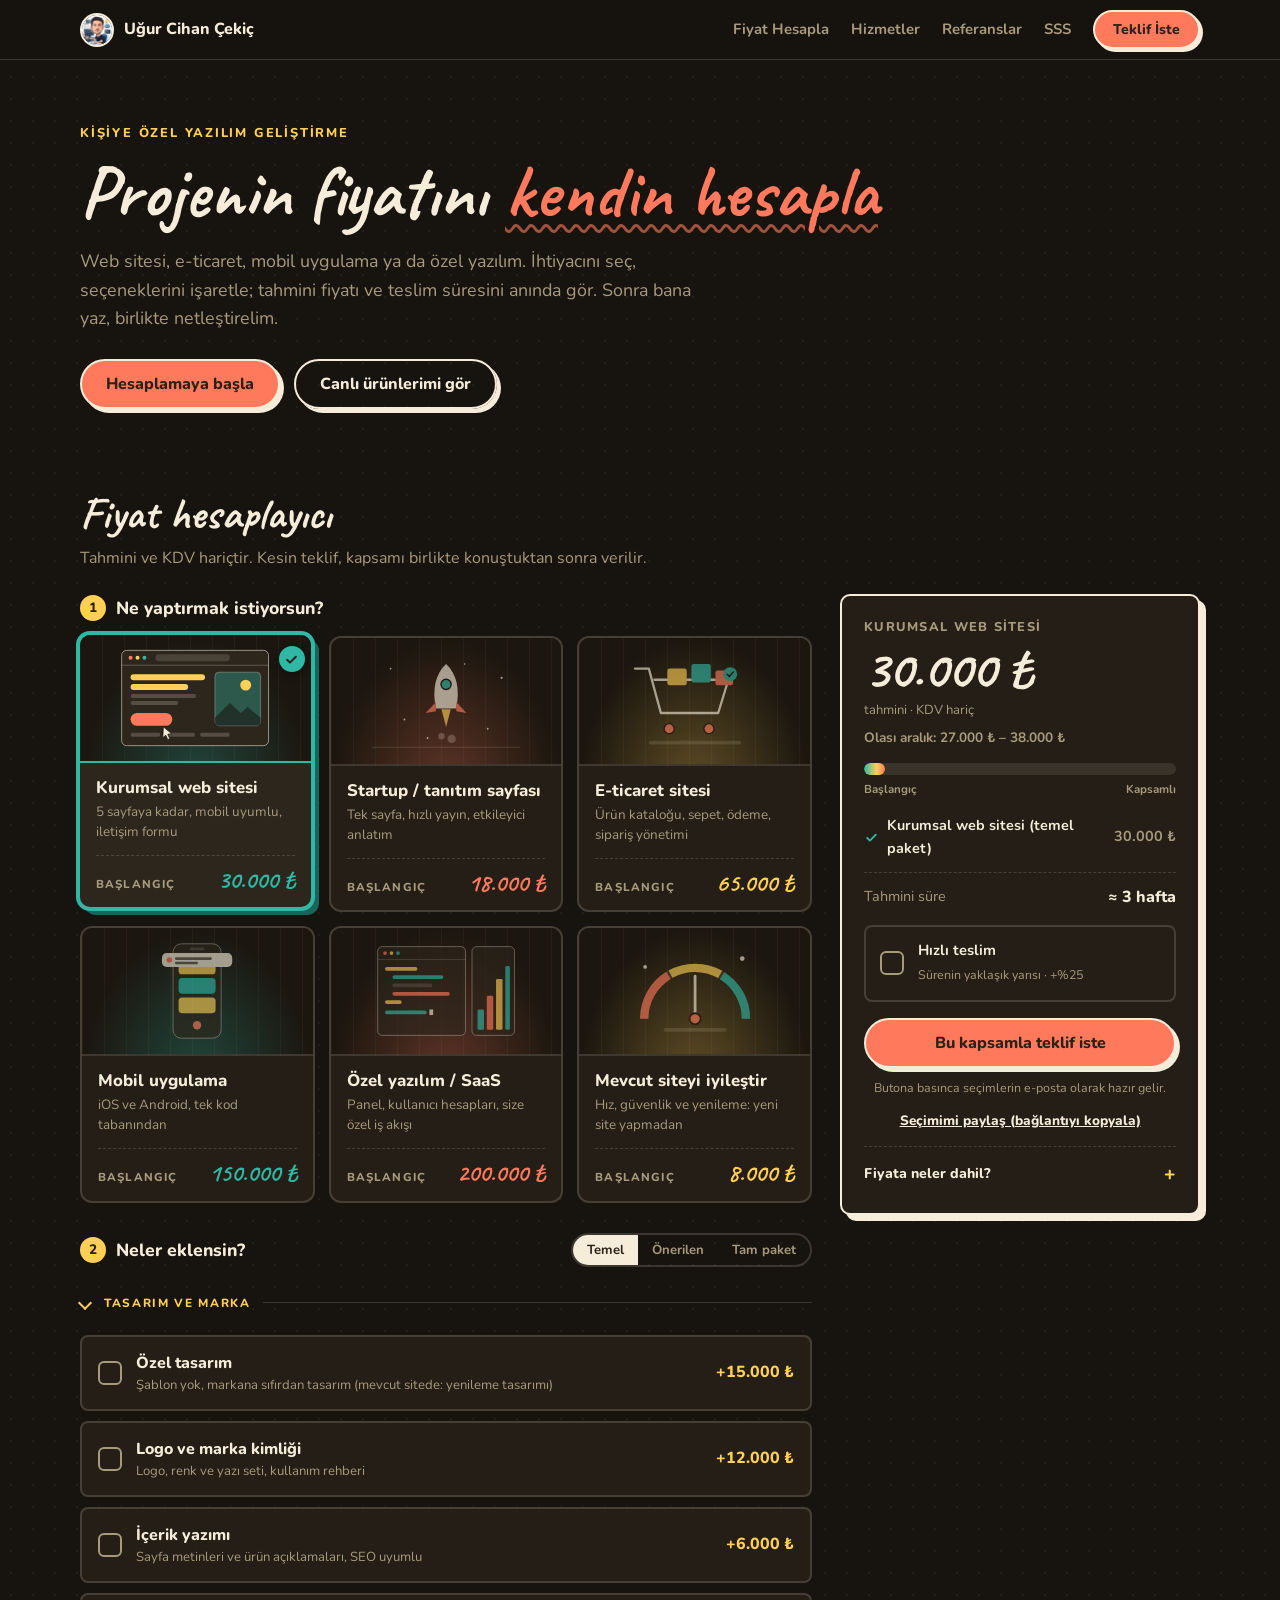
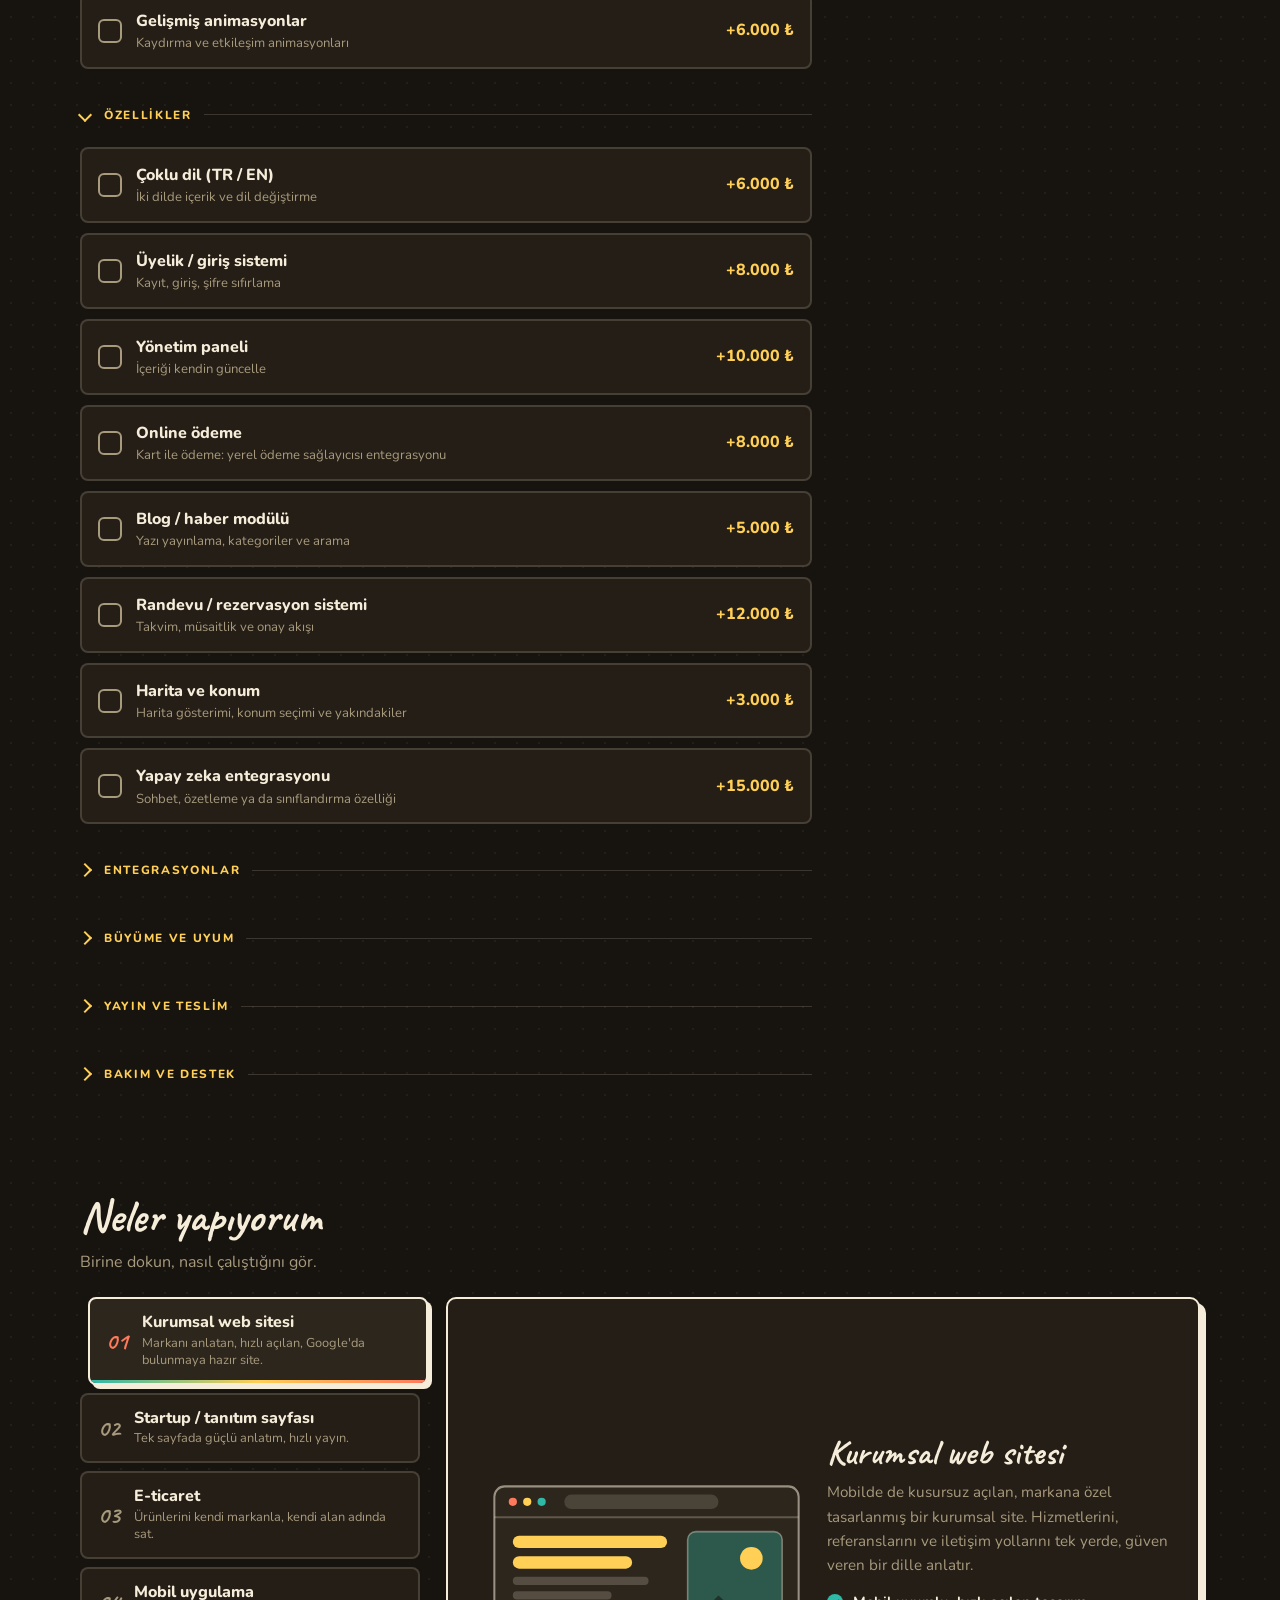
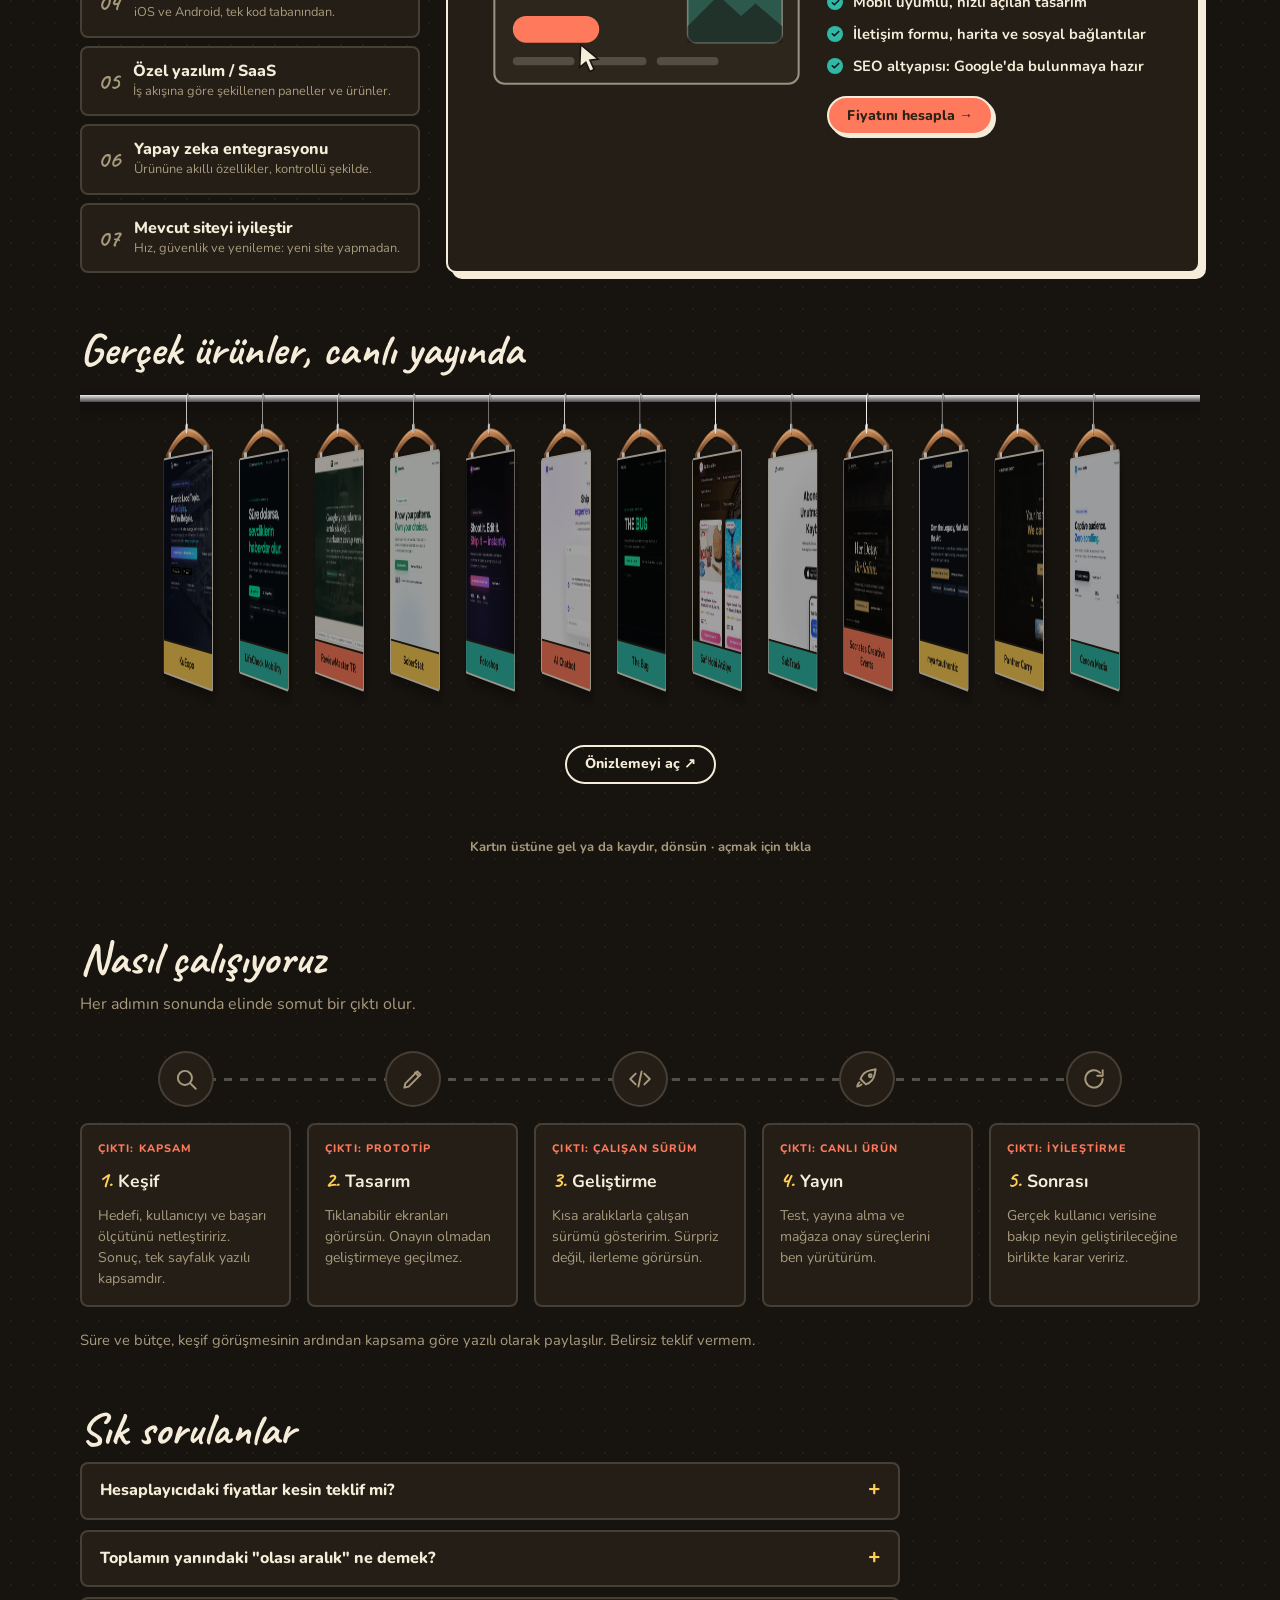
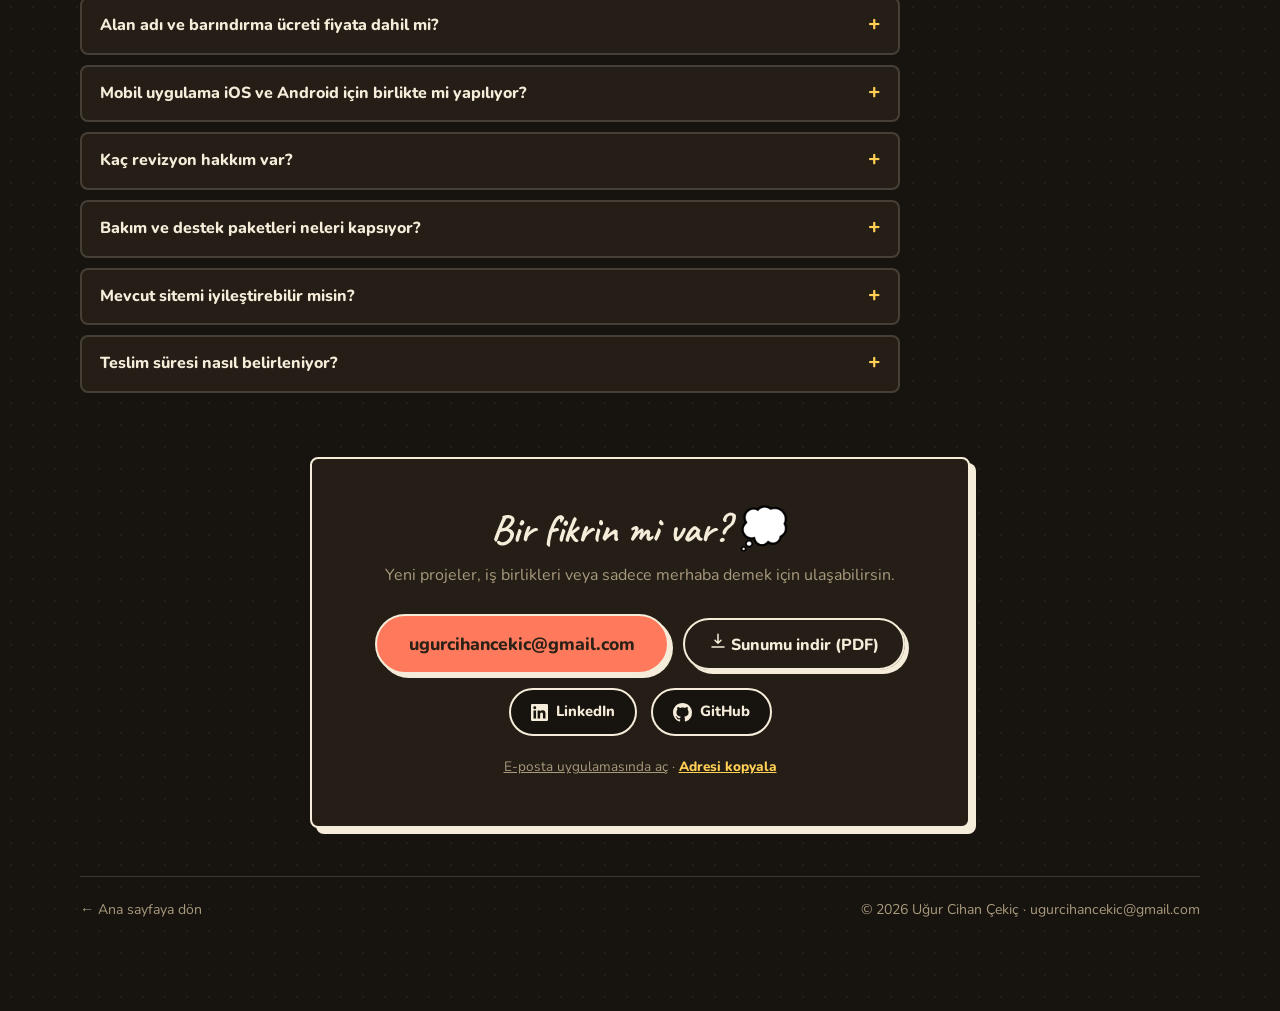
==== commit d8b341c2: "Portfolio: add Tamam Usta and Aytanlar Nakliyat, remove Gridspark Co-Authored-By: Claude Sonnet 5.5 " ====
--- a/business/index.html
+++ b/business/index.html
@@ -410,7 +410,6 @@
         <article class="previewable yellow" tabindex="-1" data-preview="/assets/previews/soberstat.webp" data-preview-title="SoberStat" data-links=""><p class="tagline">Sosyal alkol tüketimi &amp; sağlık farkındalık uygulaması</p></article>
         <article class="previewable teal" tabindex="-1" data-preview="/assets/previews/fotoshop.webp" data-preview-title="Fotoshop" data-links=""><p class="tagline">Cihaz üzerinde efekt işleyen iOS fotoğraf &amp; video uygulaması</p></article>
         <article class="previewable coral" tabindex="-1" data-preview="/assets/previews/aichatbot.webp" data-preview-title="AI Chatbot" data-links=""><p class="tagline">Next.js tabanlı AI sohbet uygulaması</p></article>
-        <article class="previewable coral" tabindex="-1" data-preview="/assets/previews/gridspark.webp" data-preview-title="Gridspark" data-links="github|https://github.com/ugurcihan/gridspark"><p class="tagline">Gridspark — Elektrikli araç şarj ağı backend'i: OCPP istasyon iletişimi + OCPI roaming</p></article>
         <article class="previewable teal" tabindex="-1" data-preview="/assets/previews/the-bug.webp" data-preview-title="The Bug" data-links="web|https://the-bug-website.vercel.app/"><p class="tagline">Geliştiriciler için otomatik kod denetim ajanı</p></article>
         <article class="previewable teal" tabindex="-1" data-preview="/assets/previews/saf-hobi.webp" data-preview-title="Saf Hobi Atölye" data-links="web|https://safhobi.com/"><p class="tagline">El yapımı bir Trendyol mağazası için pastel-pembe vitrin</p></article>
         <article class="previewable teal" tabindex="-1" data-preview="/assets/previews/subtrack.webp" data-preview-title="SubTrack" data-links="web|https://subtrack-coral-zeta.vercel.app/"><p class="tagline">Abonelik ve düzenli gider takip uygulaması</p></article>
